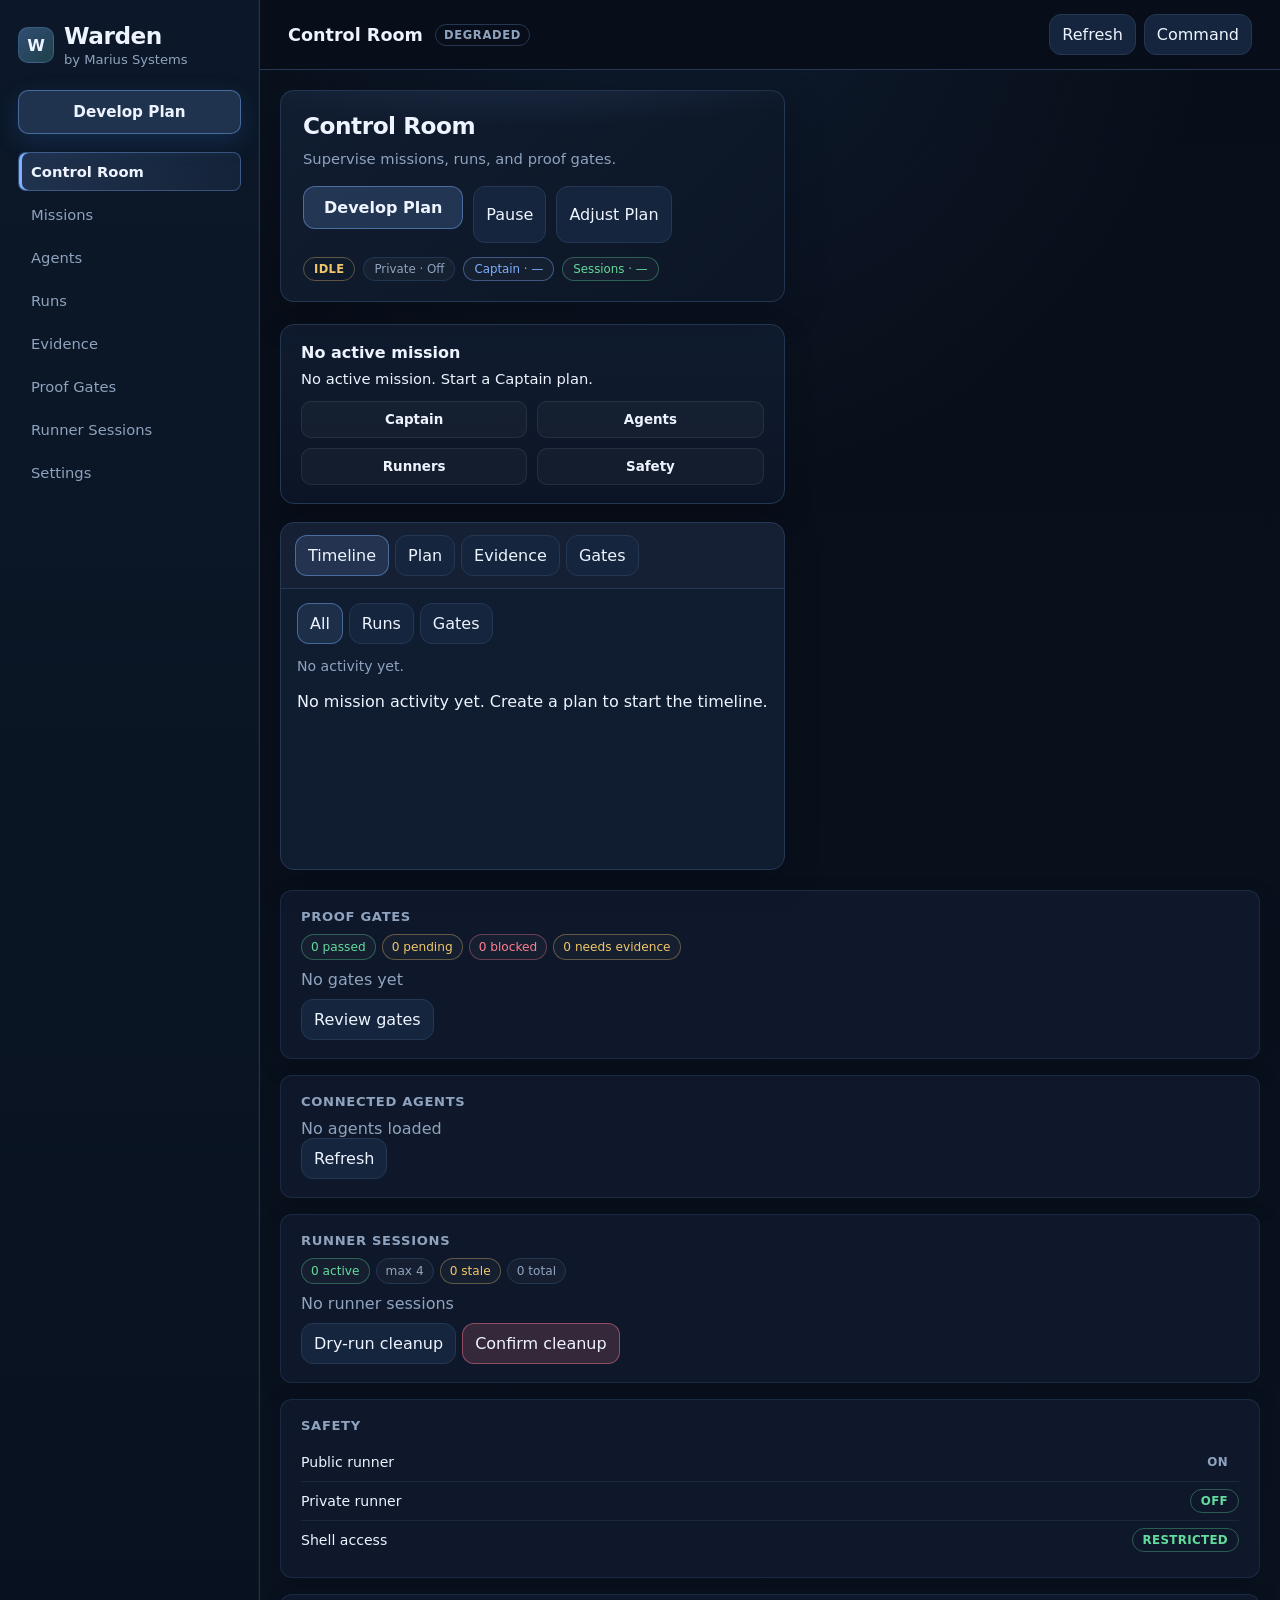
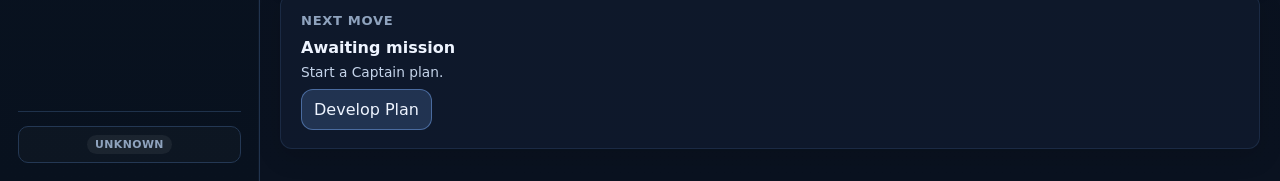
==== web/warden/index.html @ 58ecfa54 "style(warden): reduce UI copy for cleaner control room - Trim hero, sidebar, top bar, mission card, " ====
<!DOCTYPE html>
<html lang="en">
<head>
  <meta charset="utf-8" />
  <meta name="viewport" content="width=device-width, initial-scale=1" />
  <title>Warden | Supervised AI Coding Agents</title>
  <meta
    name="description"
    content="Warden by Marius Systems — supervised control room for AI coding agents. Powered by McHarness."
  />
  <link rel="icon" href="data:," />
  <link rel="stylesheet" href="./app.css" />
</head>
<body>
  <div id="demo-mode-banner" class="demo-mode-banner" style="display:none;" data-testid="demo-mode-banner">
    Demo data — simulated preview
  </div>
  <div id="warden-toast-host" class="warden-toast-host"></div>

  <div class="warden-shell" data-testid="warden-shell">
    <aside class="warden-sidebar" data-testid="warden-sidebar">
      <div class="sidebar-brand">
        <div class="warden-brand">
          <div class="warden-logo-mark" aria-hidden="true">W</div>
          <div>
            <h1 class="warden-title">Warden</h1>
            <span class="warden-byline" data-testid="warden-byline">by Marius Systems</span>
          </div>
        </div>
      </div>

      <button id="develop-plan-primary" data-testid="develop-plan-primary" data-action="develop-plan" class="btn primary sidebar-primary" type="button">Develop Plan</button>

      <nav class="sidebar-nav" data-testid="warden-nav" aria-label="Warden sections">
        <button type="button" class="nav-item active" data-section="mission" data-testid="nav-mission">Control Room</button>
        <button type="button" class="nav-item" data-section="tasks" data-testid="nav-tasks">Missions</button>
        <button type="button" class="nav-item" data-section="agents" data-testid="nav-agents">Agents</button>
        <button type="button" class="nav-item" data-section="runs" data-testid="nav-runs">Runs</button>
        <button type="button" class="nav-item" data-section="evidence" data-testid="nav-evidence">Evidence</button>
        <button type="button" class="nav-item" data-section="proof-gates" data-testid="nav-proof-gates">Proof Gates</button>
        <button type="button" class="nav-item" data-section="runner-sessions" data-testid="nav-runner-sessions">Runner Sessions</button>
        <button type="button" class="nav-item" data-section="settings" data-testid="nav-settings">Settings</button>
      </nav>

      <footer class="sidebar-footer">
        <div class="sidebar-mode-card">
          <span id="sidebar-service-mode" class="sidebar-mode-label visually-hidden">Connecting…</span>
          <span id="sidebar-mode-pill" class="mode-pill mode-connecting">…</span>
        </div>
        <span class="warden-powered visually-hidden" data-testid="warden-powered">Powered by McHarness</span>
      </footer>
    </aside>

    <div class="warden-main">
      <header class="warden-topbar" data-testid="warden-topbar">
        <div class="topbar-left">
          <h2 id="topbar-page-title" class="topbar-title">Control Room</h2>
          <span id="topbar-live-indicator" class="live-indicator">Live</span>
          <span id="topbar-last-refresh" class="topbar-refresh-time visually-hidden" aria-hidden="true">Connecting…</span>
        </div>
        <div class="topbar-actions">
          <button type="button" id="topbar-refresh" class="btn" data-testid="topbar-refresh">Refresh</button>
          <button type="button" id="topbar-command" class="btn" data-testid="topbar-command">Command</button>
        </div>
      </header>

    <main class="warden-workspace" data-testid="warden-workspace">
      <div class="warden-stage inspector-visible">
        <div class="warden-stage-main">
      <section id="warden-section-mission" class="workspace-section active" data-section="mission" data-testid="warden-section-mission">
        <div class="mission-command-panel cr-hero-panel" data-testid="mission-command">
          <h3 class="hero-title" data-testid="cr-hero-title">Control Room</h3>
          <p class="hero-subtitle" data-testid="cr-product-headline">Supervise missions, runs, and proof gates.</p>
          <div class="mission-command-actions">
            <button type="button" class="btn primary hero-cta" data-action="develop-plan" data-testid="develop-plan-hero">Develop Plan</button>
            <button type="button" class="btn" id="cr-pause-mission" data-testid="cr-pause-mission" disabled>Pause</button>
            <button type="button" class="btn" id="cr-adjust-plan" data-testid="cr-adjust-plan" disabled>Adjust Plan</button>
            <button type="button" class="btn" id="use-codex-directly" data-testid="use-codex-directly" style="display:none;">Use Codex Directly</button>
          </div>
          <div class="hero-status-row" data-testid="hero-status-row">
            <span class="status-pill" id="cr-mission-status-pill" data-testid="cr-mission-status-pill">idle</span>
            <span class="hero-status-chip" id="cr-chip-private-runner">Private · Off</span>
            <span class="hero-status-chip" id="hero-captain-status" data-testid="hero-captain-status">Captain · —</span>
            <span class="hero-status-chip" id="cr-chip-runner-health">Sessions · —</span>
          </div>
        </div>

        <div class="cr-mission-progress-grid">
          <div class="cr-mission-card" data-testid="current-mission-card">
            <div id="cr-mission-empty" data-testid="cr-mission-empty">
              <h3 class="mission-card-title">No active mission</h3>
              <p id="current-mission-status" data-testid="current-mission-status" class="mission-card-lead">No active mission. Start a Captain plan.</p>
              <div class="cr-idle-cards" data-testid="cr-idle-cards">
                <button type="button" class="cr-idle-card" data-action="develop-plan" data-testid="idle-card-captain">Captain</button>
                <button type="button" class="cr-idle-card" data-section-jump="agents" data-testid="idle-card-agents">Agents</button>
                <button type="button" class="cr-idle-card" data-section-jump="runner-sessions" data-testid="idle-card-runners">Runners</button>
                <button type="button" class="cr-idle-card" data-section-jump="settings" data-testid="idle-card-safety">Safety</button>
              </div>
            </div>
            <div id="cr-mission-active" data-testid="cr-mission-active" style="display:none;">
              <h3 class="mission-card-title" id="cr-mission-title">Mission</h3>
              <p class="mission-card-meta"><span id="cr-mission-step">—</span> · <span id="cr-mission-agent">—</span></p>
              <div class="cr-progress-wrap">
                <div class="cr-progress-bar"><div id="cr-mission-progress-bar" class="cr-progress-fill"></div></div>
                <span id="cr-mission-progress-label">0%</span>
              </div>
              <p class="mission-card-meta">ETA <span id="cr-mission-eta">—</span></p>
              <span id="cr-mission-id" class="visually-hidden">—</span>
              <span id="cr-mission-started" class="visually-hidden">—</span>
              <span id="cr-mission-updated" class="visually-hidden">—</span>
            </div>
            <div id="current-mission-empty" data-testid="current-mission-empty" style="display:none;"></div>
            <div id="current-mission-plan" data-testid="current-mission-plan" style="display:none;">
              <div id="current-plan-header" data-testid="current-plan-header" class="mission-card-meta"></div>
              <div id="captain-plan-steps" data-testid="captain-plan-steps" class="captain-plan-steps-list"></div>
              <div id="captain-plan-controls" data-testid="captain-plan-controls" class="captain-plan-controls"></div>
            </div>
          </div>
        </div>

        <div class="cr-command-center" data-testid="cr-command-center">
          <div class="cr-tab-bar">
            <button type="button" class="btn active" data-cr-tab="timeline" data-testid="cr-tab-timeline">Timeline</button>
            <button type="button" class="btn" data-cr-tab="plan" data-testid="cr-tab-plan">Plan</button>
            <button type="button" class="btn" data-cr-tab="evidence" data-testid="cr-tab-evidence">Evidence</button>
            <button type="button" class="btn" data-cr-tab="gates" data-testid="cr-tab-gates">Gates</button>
          </div>
          <div class="cr-tab-panels">
            <div class="cr-tab-panel active" data-cr-panel="timeline" data-testid="cr-panel-timeline">
              <div class="cr-timeline-filters">
                <button type="button" class="btn active" data-cr-timeline-filter="all">All</button>
                <button type="button" class="btn" data-cr-timeline-filter="runs">Runs</button>
                <button type="button" class="btn" data-cr-timeline-filter="gates">Gates</button>
              </div>
              <div id="cr-tab-timeline-content" class="cr-timeline-list"></div>
              <p id="cr-tab-timeline-empty" class="mission-card-copy" style="display:none;">No mission activity yet.</p>
              <div id="mission-timeline-filter" data-testid="mission-timeline-filter" style="display:none;"></div>
              <div id="mission-worklog-list" data-testid="mission-timeline-list" style="display:none;"></div>
              <p id="mission-worklog-empty" data-testid="mission-timeline-empty" style="display:none;"></p>
            </div>
            <div class="cr-tab-panel" data-cr-panel="plan" data-testid="cr-panel-plan">
              <div id="cr-tab-plan-content" class="cr-plan-list"></div>
              <p id="cr-tab-plan-empty" class="mission-card-copy" style="display:none;">No Captain plan loaded.</p>
            </div>
            <div class="cr-tab-panel" data-cr-panel="worklog" data-testid="cr-panel-worklog">
              <div id="cr-tab-worklog-content" class="cr-worklog-list"></div>
              <p id="cr-tab-worklog-empty" class="mission-card-copy" style="display:none;">No worklog entries yet.</p>
            </div>
            <div class="cr-tab-panel" data-cr-panel="evidence" data-testid="cr-panel-evidence">
              <div id="cr-tab-evidence-content"></div>
              <p id="cr-tab-evidence-empty" class="mission-card-copy">No evidence captured yet.</p>
            </div>
            <div class="cr-tab-panel" data-cr-panel="gates" data-testid="cr-panel-gates">
              <div id="cr-tab-gates-content"></div>
              <p id="cr-tab-gates-empty" class="mission-card-copy">No proof gates yet.</p>
            </div>
          </div>
        </div>
      </section>

      <section id="warden-section-agents" class="workspace-section" data-section="agents" data-testid="warden-section-agents">
        <header class="workspace-header">
          <div class="workspace-header-row">
            <div>
              <h2 class="workspace-title">Agent Library</h2>
              <p class="workspace-subhead">CLI and remote agents.</p>
            </div>
            <button type="button" id="refresh-agent-status" data-testid="refresh-agent-status" class="btn">Refresh Status</button>
          </div>
        </header>

        <div id="agent-library-cards" data-testid="agent-library-cards" class="agent-library-groups">
          <section class="agent-group" data-testid="agent-group-ready">
            <h3 class="agent-group-title">Ready to Run</h3>
            <div class="agent-group-cards">
              <div id="codex-card" data-testid="codex-card" class="agent-card">
                <div class="agent-card-top">
                  <h3 class="agent-card-title">Codex CLI</h3>
                  <span id="codex-status-pill" data-testid="codex-status-pill" class="status-pill status-ready">READY</span>
                </div>
                <div id="codex-status-line" class="agent-card-status" style="display:none;"></div>
                <p class="agent-card-copy">Run live coding tasks through Warden’s controlled terminal monitor.</p>
                <div id="codex-capabilities" class="agent-capability-chips" style="display:none;"></div>
                <div class="agent-card-actions">
                  <button id="develop-plan-btn" data-action="develop-plan" class="btn primary" type="button">Develop Plan</button>
                  <button id="use-codex-btn" class="btn" type="button">Use Agent</button>
                  <button id="view-agent-codex-btn" data-testid="view-agent-codex" class="btn" type="button" title="Open Codex live monitor" aria-label="View Agent — open Codex live monitor">View Agent</button>
                </div>
              </div>
            </div>
          </section>

          <section id="agent-group-connected" class="agent-group" data-testid="agent-group-connected" style="display:none;">
            <h3 class="agent-group-title">Connected / Setup Complete</h3>
            <div id="connected-agent-cards" class="agent-group-cards"></div>
          </section>
        </div>

        <div class="add-agent-section">
          <button id="add-agent-btn" data-testid="add-agent-btn" class="btn" type="button">Add Agent</button>
          <p class="add-agent-help" data-testid="add-agent-help">Add CLI or remote agents after configuration and connection checks.</p>
        </div>

      </section>

      <section id="warden-section-tasks" class="workspace-section" data-section="tasks" data-testid="warden-section-tasks">
        <header class="workspace-header">
          <h2 class="workspace-title">Tasks</h2>
          <p class="workspace-subhead">Plan steps and work items.</p>
        </header>
        <div class="empty-state-card" data-testid="tasks-empty-state">
          <h3>No active task plan yet.</h3>
          <p>Use Develop Plan to create a supervised plan. Captain steps will appear here.</p>
          <button type="button" class="btn primary" data-action="develop-plan" data-testid="develop-plan-tasks">Develop Plan</button>
        </div>
      </section>

      <section id="warden-section-runs" class="workspace-section" data-section="runs" data-testid="warden-section-runs">
        <header class="workspace-header">
          <h2 class="workspace-title">Runs</h2>
          <p class="workspace-subhead">Live and completed sessions.</p>
        </header>
        <div id="runs-list" data-testid="runs-list" class="history-card-list" style="display:none;"></div>
        <div class="empty-state-card" data-testid="runs-empty-state">
          <h3>Runs will show live and completed agent sessions.</h3>
          <p>Saved Codex sessions and future Jules sessions will appear here.</p>
          <button type="button" id="runs-open-monitor" class="btn" data-testid="runs-open-monitor" style="display:none;">Open Live Monitor</button>
        </div>
      </section>

      <section id="warden-section-proof-gates" class="workspace-section" data-section="proof-gates" data-testid="warden-section-proof-gates">
        <header class="workspace-header">
          <h2 class="workspace-title">Proof Gates</h2>
          <p class="workspace-subhead">Approval gates before progress continues.</p>
        </header>
        <div id="proof-gates-view-content" data-testid="proof-gates-view-content"></div>
      </section>

      <section id="warden-section-runner-sessions" class="workspace-section" data-section="runner-sessions" data-testid="warden-section-runner-sessions">
        <header class="workspace-header">
          <h2 class="workspace-title">Runner Sessions</h2>
          <p class="workspace-subhead">Active tmux runner sessions.</p>
        </header>
        <div id="runner-sessions-summary" class="runner-sessions-summary" data-testid="runner-sessions-summary"></div>
        <p id="runner-sessions-disabled-note" class="mission-card-copy" style="display:none;">Cleanup unavailable on this service.</p>
        <p class="runner-cleanup-note">Cleanup defaults to dry-run.</p>
        <div class="runner-sessions-actions">
          <button type="button" id="runner-view-dry-run" class="btn" data-testid="runner-view-dry-run">Dry-run cleanup</button>
          <button type="button" id="runner-view-confirm" class="btn bad" data-testid="runner-view-confirm" disabled>Confirm cleanup</button>
        </div>
        <div id="runner-sessions-table" data-testid="runner-sessions-table"></div>
        <div id="runner-sessions-result" data-testid="runner-sessions-result" class="runner-sessions-result"></div>
      </section>

      <section id="warden-section-evidence" class="workspace-section" data-section="evidence" data-testid="warden-section-evidence">
        <header class="workspace-header">
          <h2 class="workspace-title">Evidence</h2>
          <p id="evidence-section-lead" class="workspace-subhead">Transcripts, diffs, and artifacts.</p>
        </header>
        <div id="evidence-type-filter" data-testid="evidence-type-filter" class="evidence-type-filter" style="display:none;">
          <button type="button" class="btn active" data-evidence-filter="all">All</button>
          <button type="button" class="btn" data-evidence-filter="transcript">Transcript</button>
          <button type="button" class="btn" data-evidence-filter="manual">Manual</button>
          <button type="button" class="btn" data-evidence-filter="test">Test</button>
        </div>
        <div id="evidence-list" data-testid="evidence-list" class="history-card-list" style="display:none;"></div>
        <div class="empty-state-card" data-testid="evidence-empty-state">
          <h3>Saved outputs, transcripts, proof reports, diffs, screenshots, and PR links will appear here.</h3>
          <p>When a Codex session is active, use View Agent to review output or save evidence.</p>
          <button type="button" id="evidence-open-output" class="btn" data-testid="evidence-open-output" style="display:none;">Open Current Output</button>
        </div>
      </section>

      <section id="warden-section-settings" class="workspace-section" data-section="settings" data-testid="warden-section-settings">
        <header class="workspace-header">
          <h2 class="workspace-title">Settings</h2>
        </header>
        <div class="settings-grid">
          <div class="settings-card">
            <h3>Captain</h3>
            <div id="settings-captain-status" data-testid="settings-captain-status" class="settings-value">Loading…</div>
            <div id="settings-captain-model" data-testid="settings-captain-model" class="settings-meta"></div>
            <div id="settings-captain-key-source" data-testid="settings-captain-key-source" class="settings-meta"></div>
            <button type="button" id="configure-captain-btn" data-testid="configure-captain" class="btn primary">Configure</button>
          </div>
          <div class="settings-card">
            <h3>Agents</h3>
            <p id="settings-agent-note" data-testid="settings-agent-note" class="settings-meta">Loading…</p>
            <p id="settings-codex-status" data-testid="settings-codex-status" class="settings-meta settings-inline-row"></p>
            <p id="settings-jules-status" data-testid="settings-jules-status" class="settings-meta settings-inline-row"></p>
          </div>
          <div class="settings-card" data-testid="settings-safety-card">
            <h3>Safety</h3>
            <ul class="settings-safety-list" data-testid="settings-safety-list">
              <li id="settings-public-runner" data-testid="settings-public-runner">Public runner — Off</li>
              <li id="settings-private-runner" data-testid="settings-private-runner">Private runner — Off</li>
              <li id="settings-shell-input" data-testid="settings-shell-input">Shell access — Restricted</li>
              <li id="settings-agent-registration" data-testid="settings-agent-registration">Agent registration — Private</li>
            </ul>
          </div>
        </div>
      </section>
        </div>

        <aside id="operator-inspector" class="operator-inspector right-rail" data-testid="operator-inspector">
          <div class="inspector-card rail-card" data-testid="rail-proof-gates-card">
            <h3 class="inspector-title">Proof Gates</h3>
            <div id="rail-proof-gates" data-testid="rail-proof-gates"></div>
            <button type="button" id="rail-review-gates" class="btn" data-testid="rail-review-gates">Review gates</button>
            <div id="inspector-gates-summary" data-testid="inspector-gates-summary" style="display:none;"></div>
          </div>
          <div class="inspector-card rail-card" data-testid="rail-connected-agents-card">
            <h3 class="inspector-title">Connected Agents</h3>
            <div id="rail-connected-agents" data-testid="rail-connected-agents"></div>
            <ul class="control-room-list" style="display:none;">
              <li id="inspector-captain-agent" data-testid="inspector-captain-agent"></li>
              <li id="inspector-codex-agent" data-testid="inspector-codex-agent"></li>
              <li id="inspector-jules-agent" data-testid="inspector-jules-agent"></li>
            </ul>
            <button type="button" id="inspector-refresh-agents" data-testid="inspector-refresh-agents" class="btn">Refresh</button>
          </div>
          <div class="inspector-card rail-card" data-testid="rail-runner-sessions-card">
            <h3 class="inspector-title">Runner Sessions</h3>
            <div id="rail-runner-sessions" data-testid="rail-runner-sessions"></div>
            <div class="rail-card-actions">
              <button type="button" id="rail-runner-dry-run" class="btn" data-testid="rail-runner-dry-run">Dry-run cleanup</button>
              <button type="button" id="rail-runner-confirm" class="btn bad" data-testid="rail-runner-confirm" disabled>Confirm cleanup</button>
            </div>
          </div>
          <div class="inspector-card rail-card" data-testid="rail-safety-card">
            <h3 class="inspector-title">Safety</h3>
            <div id="rail-safety-status" data-testid="rail-safety-status"></div>
            <ul class="control-room-list" style="display:none;" data-testid="control-room-status">
              <li id="cr-public-runner" data-testid="cr-public-runner">Public runner: Disabled</li>
              <li id="cr-private-runner" data-testid="cr-private-runner">Private runner: Available on private service</li>
              <li id="cr-shell-input" data-testid="cr-shell-input">Arbitrary shell input: Disabled</li>
              <li id="cr-agent-registration" data-testid="cr-agent-registration">Agent registration: Private only</li>
            </ul>
          </div>
          <div class="inspector-card rail-card" data-testid="inspector-next-move">
            <h3 class="inspector-title">Next Move</h3>
            <div id="rail-next-move" data-testid="rail-next-move"></div>
            <p id="inspector-next-move-copy" data-testid="inspector-next-move-copy" style="display:none;"></p>
            <div class="inspector-actions">
              <button type="button" class="btn primary" id="inspector-develop-plan" data-action="develop-plan" data-testid="inspector-develop-plan">Develop Plan</button>
              <button type="button" class="btn" id="inspector-view-codex" data-testid="inspector-view-codex">View Codex</button>
            </div>
          </div>
        </aside>
      </div>
    </main>
    </div>
  </div>

  <div id="command-palette" class="warden-modal" data-testid="command-palette" style="display:none;">
    <div class="warden-modal-content command-palette-content">
      <h3>Command Palette</h3>
      <input id="command-palette-input" type="text" placeholder="Type a command..." data-testid="command-palette-input" />
      <div id="command-palette-list" class="command-palette-list" data-testid="command-palette-list"></div>
      <button type="button" id="command-palette-close" class="btn">Close</button>
    </div>
  </div>

  <div id="pause-mission-modal" class="warden-modal" data-testid="pause-mission-modal" style="display:none;">
    <div class="warden-modal-content">
      <h3>Pause Mission</h3>
      <p>Pause the active mission? This logs the pause and does not kill runner processes automatically.</p>
      <div class="modal-actions">
        <button type="button" id="pause-mission-confirm" class="btn bad" data-testid="pause-mission-confirm">Pause Mission</button>
        <button type="button" id="pause-mission-cancel" class="btn">Cancel</button>
      </div>
    </div>
  </div>

  <div id="adjust-plan-modal" class="warden-modal" data-testid="adjust-plan-modal" style="display:none;">
    <div class="warden-modal-content">
      <h3>Adjust Plan</h3>
      <p>Request a plan adjustment. Human review is required — no auto rewrite or dispatch.</p>
      <textarea id="adjust-plan-note" rows="4" placeholder="Describe what should change..." data-testid="adjust-plan-note"></textarea>
      <div class="modal-actions">
        <button type="button" id="adjust-plan-submit" class="btn primary" data-testid="adjust-plan-submit">Submit Request</button>
        <button type="button" id="adjust-plan-cancel" class="btn">Cancel</button>
      </div>
    </div>
  </div>

  <div id="cleanup-dryrun-modal" class="warden-modal" data-testid="cleanup-dryrun-modal" style="display:none;">
    <div class="warden-modal-content">
      <h3>Dry-run Cleanup Result</h3>
      <p>No sessions were killed. Review candidates before confirming cleanup.</p>
      <div id="cleanup-dryrun-body" data-testid="cleanup-dryrun-body"></div>
      <button type="button" id="cleanup-dryrun-close" class="btn">Close</button>
    </div>
  </div>

  <div id="cleanup-confirm-modal" class="warden-modal" data-testid="cleanup-confirm-modal" style="display:none;">
    <div class="warden-modal-content">
      <h3>Confirm Runner Cleanup</h3>
      <p class="modal-warning">This will kill stale mch_run_* sessions only. Normal tmux sessions are never targeted.</p>
      <div class="modal-actions">
        <button type="button" id="cleanup-confirm-submit" class="btn bad" data-testid="cleanup-confirm-submit">Confirm cleanup</button>
        <button type="button" id="cleanup-confirm-cancel" class="btn">Cancel</button>
      </div>
    </div>
  </div>

  <!-- Add Agent Modal -->
  <div id="add-agent-modal" data-testid="add-agent-modal" style="position:fixed; top:0; left:0; width:100%; height:100%; background:rgba(0,0,0,0.5); display:none; align-items:center; justify-content:center; z-index:10000;">
    <div style="background:var(--bg-2); border:1px solid var(--line); padding:16px; width:90%; max-width:620px; border-radius:6px;">
      <h3 id="add-agent-title" style="margin-top:0;">Add Agent</h3>
      <div id="add-agent-step-choose" data-testid="add-agent-step-choose">
        <div style="font-size:0.85em; color:var(--muted); margin-bottom:10px;">Choose an agent to configure and verify. Jules can be connected now; remote execution comes next.</div>
        <div id="add-agent-template-list" data-testid="add-agent-template-list" style="display:flex; flex-direction:column; gap:8px;"></div>
      </div>
      <div id="add-agent-step-config" data-testid="add-agent-step-config" style="display:none;">
        <div id="add-agent-jules-note" data-testid="add-agent-jules-note" style="font-size:0.82em; color:var(--warn, #f0c66a); margin-bottom:8px;">
          Jules Remote can be configured and tested now. Planning and status are available; remote execution comes next.
        </div>
        <div style="margin:8px 0;">
          <label for="add-agent-name" style="display:block; font-size:0.85em;">Display name</label>
          <input id="add-agent-name" data-testid="add-agent-name" style="width:100%; padding:6px;" placeholder="e.g. Jules Remote Worker" />
        </div>
        <div style="margin:8px 0;">
          <label for="add-agent-api-key" style="display:block; font-size:0.85em;">Jules API Key</label>
          <input id="add-agent-api-key" data-testid="add-agent-api-key" type="password" autocomplete="off" spellcheck="false" style="width:100%; padding:6px;" placeholder="Enter Jules API key" />
        </div>
        <div style="margin:8px 0;">
          <label for="add-agent-repo" style="display:block; font-size:0.85em;">Default repo/source (optional)</label>
          <select id="add-agent-repo" data-testid="add-agent-repo" style="width:100%; padding:6px;"></select>
        </div>
        <div style="margin:8px 0;">
          <label for="add-agent-branch" style="display:block; font-size:0.85em;">Default branch (optional)</label>
          <input id="add-agent-branch" data-testid="add-agent-branch" style="width:100%; padding:6px;" placeholder="feat/mcharness-functional-cockpit" />
        </div>
        <div style="margin:8px 0;">
          <label style="display:flex; align-items:center; gap:8px; font-size:0.85em;">
            <input id="add-agent-require-plan-approval" data-testid="add-agent-require-plan-approval" type="checkbox" checked />
            Require plan approval
          </label>
        </div>
        <div style="margin:8px 0;">
          <label style="display:flex; align-items:center; gap:8px; font-size:0.85em;">
            <input id="add-agent-allow-unverified" data-testid="add-agent-allow-unverified" type="checkbox" />
            Save as unverified profile if live verification is unavailable
          </label>
        </div>
        <div id="add-agent-test-status" data-testid="add-agent-test-status" style="display:none; font-size:0.82em; margin:6px 0;"></div>
      </div>
      <div id="add-agent-error" data-testid="add-agent-error" style="display:none; color:var(--bad); font-size:0.85em; margin:6px 0;"></div>
      <div id="add-agent-actions" style="display:flex; gap:8px; margin-top:12px; flex-wrap:wrap;">
        <button id="add-agent-back" data-testid="add-agent-back" class="btn" type="button" style="display:none;">Back</button>
        <button id="add-agent-test" data-testid="add-agent-test" class="btn" type="button" style="display:none;">Test Connection</button>
        <button id="add-agent-save" data-testid="add-agent-save" class="btn primary" type="button" style="display:none;">Save Agent</button>
        <button id="add-agent-close" data-testid="add-agent-close" class="btn" type="button">Close</button>
      </div>
    </div>
  </div>

  <!-- Use Agent Modal (simple) -->
  <div id="use-agent-modal" data-testid="use-agent-modal" style="position:fixed; top:0; left:0; width:100%; height:100%; background:rgba(0,0,0,0.5); display:none; align-items:center; justify-content:center; z-index:10000;">
    <div style="background:var(--bg-2); border:1px solid var(--line); padding:16px; width:90%; max-width:520px; border-radius:6px;">
      <h3 style="margin-top:0;">Use Codex CLI</h3>
      <div style="margin:8px 0;">
        <label style="display:block; font-size:0.85em;">Repo / worktree</label>
        <select id="modal-repo-select" style="width:100%; padding:6px;"></select>
      </div>
      <div style="margin:8px 0;">
        <label style="display:block; font-size:0.85em;">Task title</label>
        <input id="modal-task-title" style="width:100%; padding:6px;" placeholder="e.g. Fix the login bug" />
      </div>
      <div style="margin:8px 0;">
        <label style="display:block; font-size:0.85em;">Prompt / task description</label>
        <textarea id="modal-prompt" style="width:100%; height:120px; padding:6px;" placeholder="Describe the change or task for Codex..."></textarea>
      </div>
      <div id="deploy-disabled-note" style="display:none; color:var(--bad); font-size:0.85em; margin:6px 0;"></div>
      <div style="display:flex; gap:8px; margin-top:12px;">
        <button id="deploy-prompt-btn" class="btn primary" type="button">Deploy Prompt</button>
        <button id="cancel-use-agent" class="btn" type="button">Cancel</button>
      </div>
      <div style="font-size:0.7em; color:var(--muted); margin-top:8px;">Real execution only when private runner flags enabled. Public is safe.</div>
    </div>
  </div>

  <!-- Captain Deck Modal -->
  <div id="captain-deck-modal" data-testid="captain-deck-modal" style="position:fixed; top:0; left:0; width:100%; height:100%; background:rgba(0,0,0,0.56); display:none; align-items:center; justify-content:center; z-index:10001;">
    <div style="background:var(--bg-2); border:1px solid var(--line); padding:16px; width:min(94vw, 980px); max-height:92vh; overflow:auto; border-radius:8px;">
      <h3 style="margin-top:0;" data-testid="captain-deck-title">Captain</h3>
      <div id="captain-config-note" data-testid="captain-config-note" style="font-size:0.85em; color:var(--warn, #f0c66a); margin-bottom:6px;"></div>
      <div id="captain-settings" data-testid="captain-settings" class="captain-settings" style="border:1px solid var(--line); border-radius:10px; padding:10px; margin-bottom:10px;">
        <div style="display:flex; align-items:center; justify-content:space-between; gap:10px; flex-wrap:wrap;">
          <div>
            <div id="captain-settings-status" data-testid="captain-settings-status" style="font-size:0.82em; color:var(--muted);"></div>
          </div>
          <div style="display:flex; gap:8px; flex-wrap:wrap;">
            <button id="captain-set-key" data-testid="captain-set-key" class="btn" type="button">Set OpenRouter Key</button>
            <button id="captain-remove-key" data-testid="captain-remove-key" class="btn bad" type="button" style="display:none;">Remove Key</button>
          </div>
        </div>
        <div id="captain-settings-note" data-testid="captain-settings-note" style="display:none; font-size:0.78em; color:var(--muted); margin-top:6px;"></div>
        <div id="captain-key-form" data-testid="captain-key-form" style="display:none; margin-top:10px; border-top:1px solid var(--line); padding-top:10px;">
          <div style="display:grid; grid-template-columns:1fr 1fr; gap:10px;">
            <div>
              <label for="captain-openrouter-key" style="display:block; font-size:0.82em; margin-bottom:4px;">API key</label>
              <input id="captain-openrouter-key" data-testid="captain-openrouter-key" type="password" autocomplete="off" spellcheck="false" style="width:100%; padding:8px;" placeholder="sk-or-..." />
            </div>
            <div>
              <label for="captain-openrouter-model" style="display:block; font-size:0.82em; margin-bottom:4px;">Model</label>
              <input id="captain-openrouter-model" data-testid="captain-openrouter-model" type="text" autocomplete="off" spellcheck="false" style="width:100%; padding:8px;" placeholder="openrouter/auto" />
            </div>
          </div>
          <div id="captain-key-form-note" data-testid="captain-key-form-note" style="display:none; font-size:0.78em; color:var(--muted); margin-top:6px;"></div>
          <div style="display:flex; gap:8px; flex-wrap:wrap; margin-top:10px;">
            <button id="captain-save-key" data-testid="captain-save-key" class="btn primary" type="button">Save Key</button>
            <button id="captain-cancel-key" data-testid="captain-cancel-key" class="btn" type="button">Cancel</button>
          </div>
        </div>
      </div>
      <div id="captain-plan-status" data-testid="captain-plan-status" style="font-size:0.85em; margin-bottom:10px;"></div>
      <div style="display:grid; grid-template-columns:1.4fr 1fr 1fr; gap:10px;">
        <div style="grid-column:1 / -1;">
          <label for="captain-goal" style="display:block; font-size:0.85em; margin-bottom:4px;">Goal</label>
          <textarea id="captain-goal" data-testid="captain-goal" placeholder="Describe what you want built or changed..." style="width:100%; min-height:118px; padding:8px;"></textarea>
        </div>
        <div>
          <label for="captain-repo-select" style="display:block; font-size:0.85em; margin-bottom:4px;">Repo</label>
          <select id="captain-repo-select" data-testid="captain-repo-select" style="width:100%; padding:6px;"></select>
        </div>
        <div>
          <label for="captain-agent-select" style="display:block; font-size:0.85em; margin-bottom:4px;">Agent</label>
          <select id="captain-agent-select" data-testid="captain-agent-select" style="width:100%; padding:6px;"></select>
          <div id="captain-agent-note" data-testid="captain-agent-note" style="display:none; font-size:0.78em; color:var(--warn, #f0c66a); margin-top:4px;"></div>
        </div>
      </div>
      <div style="display:flex; gap:8px; margin-top:12px; flex-wrap:wrap;">
        <button id="captain-create-plan" data-testid="captain-create-plan" class="btn primary" type="button">Create Plan</button>
        <button id="captain-deploy-first" data-testid="captain-deploy-first" class="btn good" type="button">Deploy Current Step</button>
        <button id="captain-copy-plan" data-testid="captain-copy-plan" class="btn" type="button">Copy Plan</button>
        <button id="captain-close" data-testid="captain-close" class="btn" type="button">Close</button>
      </div>
      <div id="captain-deploy-note" data-testid="captain-deploy-note" style="display:none; color:var(--bad); font-size:0.85em; margin-top:6px;"></div>

      <div id="captain-plan-body" data-testid="captain-plan-body" style="margin-top:12px;"></div>
    </div>
  </div>

      <!-- Live CLI Monitor Modal (read-only, focused popup for active tmux/Codex session) -->
      <div id="live-cli-modal" data-testid="live-cli-modal">
        <div class="modal-content">
          <h3>Codex Live Monitor</h3>
          <div id="modal-info" class="monitor-info"></div>
          <div class="safety-note">Live read-only view. Use the buttons below for safe replies.</div>
          <div id="modal-autoscroll-indicator" class="muted" data-testid="modal-autoscroll-indicator" style="display:none; font-size:0.78em; margin:4px 0 6px; color: var(--warn, #f0c66a);">Scrolled up — updates paused here</div>
          <pre id="modal-transcript" data-testid="modal-transcript">Waiting for CLI output...</pre>
          <div id="quick-reply-panel" data-testid="quick-reply-panel" style="margin:10px 0 6px;">
            <div style="font-size:0.8em; font-weight:600; margin-bottom:4px;">Quick Reply</div>
            <div class="muted" style="font-size:0.72em; margin-bottom:6px;">Use for Codex menus and approvals.</div>
            <div class="button-row">
              <button id="quick-reply-1" data-quick-reply="1" class="btn" type="button">1</button>
              <button id="quick-reply-2" data-quick-reply="2" class="btn" type="button">2</button>
              <button id="quick-reply-3" data-quick-reply="3" class="btn" type="button">3</button>
              <button id="quick-reply-submit" data-quick-reply="Submit / Continue" class="btn primary" type="button">Submit / Continue</button>
              <button id="quick-reply-enter" data-quick-reply="Enter" class="btn" type="button">Enter</button>
              <button id="quick-reply-esc" data-quick-reply="Esc" class="btn" type="button">Esc</button>
              <button id="quick-reply-ctrl-c" data-quick-reply="Ctrl+C" class="btn bad" type="button">Ctrl+C</button>
            </div>
            <div id="quick-reply-status" data-testid="quick-reply-status" class="muted" style="font-size:0.8em; margin-top:6px;"></div>
          </div>
          <div id="modal-timestamp" class="muted" style="font-size:0.75em;"></div>
          <div id="modal-empty" class="empty-state" style="display:none;">No active runner. Start a controlled runner first.</div>
          <div id="modal-disabled" class="disabled-state" style="display:none;">Controlled runner disabled. Manual mode is available.</div>
          <div class="muted" style="font-size:0.72em; margin:2px 0 6px;">Output updates automatically. Scroll up to pause following. Jump to Latest resumes.</div>
          <div class="button-row">
            <button id="modal-refresh" data-testid="modal-refresh" class="btn" type="button">Refresh</button>
            <button id="modal-autorefresh" data-testid="modal-autorefresh" class="btn" type="button">Auto-refresh: ON</button>
            <button id="modal-jump-latest" data-testid="modal-jump-latest" class="btn" type="button">Jump to Latest</button>
            <button id="modal-expand" data-testid="modal-expand" class="btn" type="button">Bigger View</button>
            <button id="modal-copy-attach" data-testid="modal-copy-attach" class="btn" type="button" title="Copies the terminal command for this Codex session.">Copy Terminal Command</button>
            <button id="modal-save-evidence" data-testid="modal-save-evidence" class="btn good" type="button">Save Output</button>
            <button id="modal-stop" data-testid="modal-stop" class="btn bad" type="button">Stop Codex</button>
            <button id="modal-close" data-testid="modal-close" class="btn" type="button">Close</button>
          </div>
        </div>
      </div>

  <!-- Run Detail Modal -->
  <div id="run-detail-modal" data-testid="run-detail-modal" class="history-modal" style="display:none;">
    <div class="history-modal-content run-detail-review">
      <h3 id="run-detail-title" data-testid="run-detail-title">Run Detail</h3>
      <div class="history-modal-section" data-testid="run-detail-summary-section">
        <h4>Run Summary</h4>
        <div id="run-detail-meta" data-testid="run-detail-meta" class="history-modal-meta"></div>
        <div id="run-detail-gate-state" data-testid="run-detail-gate-state" class="history-modal-meta"></div>
      </div>
      <div class="history-modal-section" data-testid="run-detail-transcript-section">
        <h4>Transcript Excerpt</h4>
        <pre id="run-detail-transcript" data-testid="run-detail-transcript" class="history-modal-pre"></pre>
      </div>
      <div class="history-modal-section" data-testid="run-detail-prompt-section">
        <h4>Prompt Excerpt</h4>
        <pre id="run-detail-prompt" data-testid="run-detail-prompt" class="history-modal-pre"></pre>
      </div>
      <div class="history-modal-section" data-testid="run-detail-evidence-section">
        <h4>Evidence Records</h4>
        <ul id="run-detail-evidence" data-testid="run-detail-evidence" class="history-modal-list"></ul>
      </div>
      <div class="history-modal-section" data-testid="run-detail-gates-section">
        <h4>Proof Gates</h4>
        <div id="run-detail-gates" data-testid="run-detail-gates" class="proof-gate-list"></div>
      </div>
      <div class="history-modal-section" data-testid="run-detail-decisions-section">
        <h4>Decision History</h4>
        <ul id="run-detail-decisions" data-testid="run-detail-decisions" class="history-modal-list"></ul>
      </div>
      <div class="history-modal-section" data-testid="run-detail-next-actions-section">
        <h4>Next Allowed Manual Action</h4>
        <div id="run-detail-next-actions" data-testid="run-detail-next-actions" class="run-detail-next-actions"></div>
      </div>
      <div class="history-modal-actions">
        <button type="button" id="run-detail-export" data-testid="run-detail-export" class="btn">Export Report</button>
        <button type="button" id="run-detail-close" data-testid="run-detail-close" class="btn">Close</button>
      </div>
    </div>
  </div>

  <!-- Evidence Detail Modal -->
  <div id="evidence-detail-modal" data-testid="evidence-detail-modal" class="history-modal" style="display:none;">
    <div class="history-modal-content">
      <h3 id="evidence-detail-title" data-testid="evidence-detail-title">Evidence Detail</h3>
      <div id="evidence-detail-meta" data-testid="evidence-detail-meta" class="history-modal-meta"></div>
      <div class="history-modal-section">
        <h4>Content</h4>
        <pre id="evidence-detail-content" data-testid="evidence-detail-content" class="history-modal-pre"></pre>
      </div>
      <div id="evidence-detail-run" data-testid="evidence-detail-run" class="history-modal-meta"></div>
      <button type="button" id="evidence-detail-close" data-testid="evidence-detail-close" class="btn">Close</button>
    </div>
  </div>

  <script src="./control-room.js"></script>
  <script src="./app.js"></script>
</body>
</html>
---- web/warden/app.css ----
:root {
  color-scheme: dark;
  --bg: #070d18;
  --bg-2: #0c1526;
  --panel: #101c30;
  --panel-2: #15253d;
  --panel-elevated: #1a2d4a;
  --line: #243854;
  --line-glow: rgba(125, 176, 255, 0.22);
  --text: #eef4ff;
  --text-secondary: #c5d4ea;
  --muted: #8fa3be;
  --accent: #7db0ff;
  --accent-teal: #5eead4;
  --accent-purple: #a78bfa;
  --good: #63db9d;
  --warn: #f0c66a;
  --bad: #ff7e91;
  --radius: 16px;
  --mono: "SFMono-Regular", ui-monospace, Menlo, Consolas, monospace;
  --sans: Inter, ui-sans-serif, system-ui, -apple-system, BlinkMacSystemFont, "Segoe UI", sans-serif;
}

* {
  box-sizing: border-box;
}

body {
  margin: 0;
  min-height: 100vh;
  font-family: var(--sans);
  color: var(--text);
  background: linear-gradient(180deg, #07101c 0%, #0a1220 100%);
}

a {
  color: inherit;
}

button,
input,
select,
textarea {
  font: inherit;
}

.app {
  display: grid;
  grid-template-columns: 280px minmax(0, 1fr) 320px;
  gap: 16px;
  padding: 16px;
}

.rail,
.panel,
.banner-strip {
  border: 1px solid var(--line);
  border-radius: var(--radius);
  background: linear-gradient(180deg, rgba(18, 30, 50, 0.96), rgba(14, 24, 40, 0.96));
}

.rail,
.panel {
  padding: 16px;
}

.rail {
  display: grid;
  gap: 16px;
  align-content: start;
}

.banner-strip {
  grid-column: 1 / -1;
  display: flex;
  flex-wrap: wrap;
  gap: 10px;
  padding: 12px 16px;
}

.banner {
  border: 1px solid var(--line);
  border-radius: 999px;
  padding: 8px 12px;
  font-size: 0.85rem;
  font-weight: 700;
}

.banner.good {
  color: var(--good);
}

.banner.bad {
  color: var(--bad);
}

.banner.warn {
  color: var(--warn);
}

.section-title {
  margin: 0 0 8px;
  font-size: 0.95rem;
  letter-spacing: 0.04em;
  text-transform: uppercase;
  color: var(--muted);
}

.page-title {
  margin: 0;
  font-size: 1.5rem;
}

.lede,
.muted {
  color: var(--muted);
}

.layout-stack,
.form-stack,
.card-list,
.info-list,
.button-row,
.timeline,
.split,
.kv-grid,
.queue-preview,
.safety-list {
  display: grid;
  gap: 12px;
}

.button-row {
  grid-template-columns: repeat(auto-fit, minmax(120px, 1fr));
}

.btn {
  appearance: none;
  border: 1px solid var(--line);
  border-radius: 12px;
  background: var(--panel-2);
  color: var(--text);
  cursor: pointer;
  padding: 10px 12px;
}

.btn:hover {
  border-color: var(--accent);
}

.btn.primary {
  background: rgba(125, 176, 255, 0.18);
  border-color: rgba(125, 176, 255, 0.45);
}

.btn.good {
  background: rgba(99, 219, 157, 0.16);
  border-color: rgba(99, 219, 157, 0.45);
}

.btn.warn {
  background: rgba(240, 198, 106, 0.16);
  border-color: rgba(240, 198, 106, 0.45);
}

.btn.bad {
  background: rgba(255, 126, 145, 0.16);
  border-color: rgba(255, 126, 145, 0.45);
}

.field {
  display: grid;
  gap: 6px;
}

.field label {
  font-size: 0.9rem;
  color: var(--muted);
}

.field input,
.field select,
.field textarea {
  width: 100%;
  border: 1px solid var(--line);
  border-radius: 12px;
  background: #0d1728;
  color: var(--text);
  padding: 10px 12px;
}

.field textarea {
  min-height: 96px;
  resize: vertical;
}

.field textarea.preview {
  min-height: 340px;
  font-family: var(--mono);
  font-size: 0.92rem;
}

.card,
.list-item,
.timeline-item,
.stat {
  border: 1px solid var(--line);
  border-radius: 14px;
  background: rgba(255, 255, 255, 0.02);
  padding: 12px;
}

.list-item {
  cursor: pointer;
}

.list-item.active {
  border-color: var(--accent);
  background: rgba(125, 176, 255, 0.1);
}

.list-item h4,
.timeline-item h4,
.card h4 {
  margin: 0 0 6px;
}

.pill {
  display: inline-flex;
  align-items: center;
  border-radius: 999px;
  border: 1px solid var(--line);
  padding: 4px 8px;
  font-size: 0.78rem;
  color: var(--muted);
}

.pill.good {
  color: var(--good);
}

.pill.warn {
  color: var(--warn);
}

.pill.bad {
  color: var(--bad);
}

.mono {
  font-family: var(--mono);
}

.timeline-item small,
.list-item small,
.stat small {
  color: var(--muted);
}

.kv-grid {
  grid-template-columns: repeat(2, minmax(0, 1fr));
}

.stat strong {
  display: block;
  margin-top: 6px;
  font-size: 1.1rem;
}

.right-actions {
  display: grid;
  gap: 10px;
}

/* runner preview + lane/repo status (non-redesign additions) */
#lane-repo-status { font-family: var(--mono, monospace); background: rgba(255,255,255,0.02); padding: 4px 6px; border-radius: 6px; margin: 4px 0; }
#runner-preview-output { background: #0a1422; color: #9cacbf; border-radius: 8px; border: 1px solid var(--line); }
#runner-preview-btn { font-size: 0.85em; }

.empty {
  color: var(--muted);
  font-style: italic;
}

/* Live CLI Monitor modal - simple, read-only, no redesign */
#live-cli-modal {
  position: fixed;
  top: 0; left: 0; width: 100%; height: 100%;
  background: rgba(0,0,0,0.6);
  display: none;
  z-index: 9999;
  align-items: center;
  justify-content: center;
}
#live-cli-modal.show { display: flex; }
#live-cli-modal .modal-content {
  background: var(--bg-2, #0c1727);
  border: 1px solid var(--line);
  border-radius: 8px;
  width: 90%; max-width: 820px;
  max-height: 90vh;
  display: flex;
  flex-direction: column;
  overflow: hidden;
  padding: 16px;
  box-shadow: 0 10px 30px rgba(0,0,0,0.5);
}
#live-cli-modal.monitor-expanded .modal-content {
  width: min(96vw, 1280px);
  max-width: 1280px;
  max-height: 94vh;
}
#live-cli-modal h3 { margin: 0 0 8px; }
#live-cli-modal .monitor-info {
  font-size: 0.85em;
  margin-bottom: 8px;
  line-height: 1.45;
}
#modal-transcript {
  background: #0a1422;
  color: #9cacbf;
  font-family: var(--mono, monospace);
  font-size: 0.82em;
  padding: 10px;
  flex: 1 1 auto;
  min-height: 420px;
  height: 52vh;
  max-height: 62vh;
  overflow: auto;
  white-space: pre-wrap;
  user-select: text;
  scrollbar-gutter: stable;
  border: 1px solid var(--line);
  border-radius: 4px;
  margin: 8px 0;
}
#live-cli-modal.monitor-expanded #modal-transcript {
  min-height: 56vh;
  height: 64vh;
  max-height: 70vh;
}
#live-cli-modal .safety-note {
  font-size: 0.8em;
  color: var(--warn, #f0c66a);
  margin: 4px 0;
}
#live-cli-modal #modal-autoscroll-indicator {
  flex: 0 0 auto;
}
#live-cli-modal #quick-reply-panel {
  flex: 0 0 auto;
}
#live-cli-modal .button-row { display: flex; gap: 6px; flex-wrap: wrap; }
#live-cli-modal .empty-state, #live-cli-modal .disabled-state {
  padding: 12px;
  background: rgba(255,200,0,0.1);
  border-radius: 4px;
  margin: 8px 0;
}

/* Captain Deck modal - lightweight planning surface */
#captain-deck-modal .captain-step {
  margin-top: 10px;
  padding: 8px 10px;
  border: 1px solid var(--line);
  border-radius: 6px;
  background: rgba(255,255,255,0.02);
}
#captain-deck-modal .captain-step summary {
  cursor: pointer;
}
#captain-deck-modal .captain-step-prompt {
  margin: 6px 0 0;
  white-space: pre-wrap;
  user-select: text;
  font-family: var(--mono, monospace);
  font-size: 0.8em;
  color: var(--text, #d8e0ea);
  background: #07101c;
  border: 1px solid var(--line);
  border-radius: 4px;
  padding: 8px;
}
#captain-deck-modal .captain-plan-summary {
  margin-top: 4px;
  font-size: 0.86em;
}

@media (max-width: 1180px) {
  .app {
    grid-template-columns: 1fr;
  }
}

/* Warden control room shell */
.warden-shell {
  display: flex;
  min-height: 100vh;
}

.warden-sidebar {
  width: 260px;
  flex-shrink: 0;
  display: flex;
  flex-direction: column;
  gap: 18px;
  padding: 22px 18px 18px;
  border-right: 1px solid rgba(36, 56, 84, 0.9);
  background: linear-gradient(180deg, #0c1829 0%, #08111e 100%);
  box-shadow: inset -1px 0 0 rgba(125, 176, 255, 0.04);
}

.sidebar-brand {
  padding-bottom: 4px;
}

.warden-brand {
  display: flex;
  align-items: center;
  gap: 10px;
  flex-wrap: wrap;
}

.warden-title {
  margin: 0;
  font-size: 1.45rem;
  letter-spacing: -0.02em;
}

.warden-byline {
  color: var(--muted);
  font-size: 0.82rem;
}

.sidebar-tagline {
  margin: 6px 0 0;
  color: var(--muted);
  font-size: 0.78rem;
}

.sidebar-primary {
  width: 100%;
  padding: 12px 16px;
  font-weight: 600;
  font-size: 0.95rem;
  border-radius: 10px;
  box-shadow: 0 8px 24px rgba(56, 120, 220, 0.18);
}

.sidebar-nav {
  display: flex;
  flex-direction: column;
  gap: 4px;
  flex: 1;
}

.nav-item {
  appearance: none;
  border: 1px solid transparent;
  border-radius: 8px;
  background: transparent;
  color: var(--muted);
  text-align: left;
  padding: 10px 12px;
  cursor: pointer;
  font-size: 0.92rem;
}

.nav-item:hover {
  background: rgba(125, 176, 255, 0.08);
  color: var(--text);
}

.nav-item.active {
  background: linear-gradient(90deg, rgba(125, 176, 255, 0.18), rgba(125, 176, 255, 0.08));
  border-color: rgba(125, 176, 255, 0.32);
  color: var(--text);
  font-weight: 600;
  box-shadow: inset 3px 0 0 var(--accent);
}

.sidebar-footer {
  display: flex;
  flex-direction: column;
  gap: 8px;
  padding-top: 14px;
  margin-top: auto;
  border-top: 1px solid rgba(36, 56, 84, 0.85);
  font-size: 0.72rem;
}

.warden-powered {
  color: var(--muted);
}

.warden-workspace {
  flex: 1;
  overflow-x: hidden;
  overflow-y: auto;
  padding: 22px 24px 36px;
  background:
    radial-gradient(ellipse 90% 55% at 42% -8%, rgba(56, 100, 180, 0.14), transparent 58%),
    linear-gradient(180deg, rgba(8, 14, 24, 0.82) 0%, rgba(10, 18, 32, 0.98) 100%);
}

.workspace-section {
  display: none;
  max-width: 1120px;
  margin: 0 auto;
}

.workspace-top-grid {
  display: grid;
  grid-template-columns: minmax(0, 1.5fr) minmax(260px, 0.9fr);
  gap: 16px;
  margin-bottom: 28px;
}

.hero-panel {
  border: 1px solid rgba(125, 176, 255, 0.18);
  border-radius: 14px;
  padding: 22px 24px;
  background: linear-gradient(135deg, rgba(17, 29, 49, 0.98), rgba(12, 22, 38, 0.98));
  box-shadow: 0 12px 40px rgba(0, 0, 0, 0.22);
}

.hero-title {
  margin: 0 0 8px;
  font-size: 1.45rem;
  letter-spacing: -0.02em;
  line-height: 1.25;
}

.hero-subtitle {
  margin: 0 0 16px;
  color: var(--muted);
  font-size: 0.92rem;
  max-width: 52ch;
  line-height: 1.5;
}

.hero-cta {
  padding: 11px 20px;
  font-weight: 600;
  margin-bottom: 14px;
}

.hero-status-row {
  display: flex;
  flex-wrap: wrap;
  gap: 8px;
}

.hero-status-chip {
  display: inline-flex;
  align-items: center;
  border: 1px solid rgba(36, 56, 84, 0.9);
  border-radius: 999px;
  padding: 4px 10px;
  font-size: 0.74rem;
  color: var(--muted);
  background: rgba(255, 255, 255, 0.03);
}

.control-room-status {
  border: 1px solid var(--line);
  border-radius: 14px;
  padding: 18px 20px;
  background: rgba(15, 26, 45, 0.88);
}

.control-room-title {
  margin: 0 0 12px;
  font-size: 0.82rem;
  font-weight: 600;
  letter-spacing: 0.05em;
  text-transform: uppercase;
  color: var(--muted);
}

.control-room-list {
  margin: 0;
  padding: 0;
  list-style: none;
  display: grid;
  gap: 8px;
}

.control-room-list li {
  font-size: 0.84rem;
  color: var(--text);
  padding-left: 12px;
  border-left: 2px solid rgba(125, 176, 255, 0.25);
}

.workspace-section.active {
  display: block;
}

.workspace-header {
  margin-bottom: 18px;
}

.workspace-title {
  margin: 0 0 6px;
  font-size: 1.35rem;
}

.workspace-subhead {
  margin: 0;
  color: var(--muted);
  font-size: 0.9rem;
  max-width: 62ch;
}

.empty-state-card,
.settings-card {
  border: 1px solid var(--line);
  border-radius: 10px;
  background: var(--bg-2);
  padding: 18px 20px;
}

.empty-state-card h3,
.settings-card h3 {
  margin: 0 0 8px;
  font-size: 1rem;
}

.empty-state-card p,
.settings-card p {
  margin: 0 0 12px;
  color: var(--muted);
  font-size: 0.88rem;
  max-width: 58ch;
}

.empty-state-card .btn {
  margin-top: 4px;
}

.settings-grid {
  display: grid;
  gap: 14px;
}

.settings-value {
  font-size: 0.92rem;
  margin-bottom: 6px;
}

.settings-meta {
  color: var(--muted);
  font-size: 0.84rem;
  margin: 0 0 10px;
}

.settings-muted {
  margin-top: 8px;
  margin-bottom: 0;
}

.settings-safety-list {
  margin: 0;
  padding-left: 18px;
  color: var(--muted);
  font-size: 0.84rem;
  display: grid;
  gap: 6px;
}

.agent-card-top {
  display: flex;
  align-items: center;
  justify-content: space-between;
  gap: 10px;
  margin-bottom: 8px;
}

.status-pill {
  display: inline-flex;
  align-items: center;
  border-radius: 999px;
  padding: 3px 10px;
  font-size: 0.72rem;
  font-weight: 600;
  letter-spacing: 0.03em;
  text-transform: uppercase;
  border: 1px solid transparent;
}

.status-ready,
.status-connected {
  color: var(--good);
  border-color: rgba(99, 219, 157, 0.35);
  background: rgba(99, 219, 157, 0.1);
}

.status-disabled {
  color: var(--bad);
  border-color: rgba(255, 126, 145, 0.35);
  background: rgba(255, 126, 145, 0.1);
}

.status-coming {
  color: var(--warn);
  border-color: rgba(240, 198, 106, 0.35);
  background: rgba(240, 198, 106, 0.1);
}

.agent-library-groups {
  display: flex;
  flex-direction: column;
  gap: 22px;
  margin-bottom: 22px;
}

@media (max-width: 1080px) {
  .workspace-top-grid {
    grid-template-columns: 1fr;
  }
}

.agent-group-title {
  margin: 0 0 10px;
  font-size: 0.82rem;
  font-weight: 600;
  letter-spacing: 0.04em;
  text-transform: uppercase;
  color: var(--muted);
}

.agent-group-cards {
  display: flex;
  flex-direction: column;
  gap: 12px;
}

.agent-card {
  border: 1px solid rgba(36, 56, 84, 0.95);
  padding: 18px 20px;
  border-radius: 12px;
  background: linear-gradient(180deg, rgba(15, 26, 45, 0.98), rgba(12, 23, 39, 0.98));
  box-shadow: 0 8px 24px rgba(0, 0, 0, 0.14);
  transition: border-color 0.15s ease, box-shadow 0.15s ease;
}

.agent-card:hover {
  border-color: rgba(125, 176, 255, 0.22);
  box-shadow: 0 10px 28px rgba(0, 0, 0, 0.18);
}

.agent-card-title {
  margin: 0;
  font-size: 1.12rem;
  font-weight: 600;
}

.agent-capability-chips {
  display: flex;
  flex-wrap: wrap;
  gap: 6px;
  margin: 0 0 12px;
}

.cap-chip {
  display: inline-flex;
  align-items: center;
  border-radius: 999px;
  padding: 3px 9px;
  font-size: 0.68rem;
  color: var(--muted);
  border: 1px solid rgba(36, 56, 84, 0.9);
  background: rgba(255, 255, 255, 0.03);
  text-transform: lowercase;
}

.agent-card-status {
  font-size: 0.85em;
  margin-bottom: 6px;
  color: var(--muted);
}

.agent-card-copy {
  margin: 4px 0 12px;
  font-size: 0.9em;
  color: var(--muted);
}

.agent-card-meta {
  font-size: 0.78em;
  margin-bottom: 8px;
}

.agent-card-actions {
  display: flex;
  gap: 8px;
  flex-wrap: wrap;
}

.agent-card-actions .view-agent-link {
  display: inline-flex;
  align-items: center;
  text-decoration: none;
}

.add-agent-section {
  margin-bottom: 16px;
}

.add-agent-help {
  margin: 8px 0 0;
  font-size: 0.82em;
  color: var(--muted);
  max-width: 52ch;
}

.warden-stage {
  display: flex;
  gap: 20px;
  align-items: flex-start;
  width: 100%;
  max-width: none;
  margin: 0;
}

.warden-stage-main {
  flex: 1 1 0;
  min-width: 0;
}

.warden-stage-main .workspace-section {
  max-width: none;
  margin: 0;
}

.warden-stage:not(.inspector-visible) .warden-stage-main {
  max-width: 1120px;
  margin: 0 auto;
}

.operator-inspector {
  width: 360px;
  flex: 0 0 360px;
  display: flex;
  flex-direction: column;
  gap: 16px;
  position: sticky;
  top: 28px;
}

.inspector-card {
  border: 1px solid var(--line);
  border-radius: 12px;
  padding: 18px 20px;
  background: rgba(15, 26, 45, 0.88);
}

.inspector-title {
  margin: 0 0 10px;
  font-size: 0.82rem;
  font-weight: 600;
  letter-spacing: 0.05em;
  text-transform: uppercase;
  color: var(--muted);
}

.inspector-copy {
  margin: 0 0 12px;
  font-size: 0.86rem;
  color: var(--text);
  line-height: 1.45;
}

.inspector-actions {
  display: flex;
  flex-wrap: wrap;
  gap: 8px;
}

.mission-command-panel {
  border: 1px solid rgba(125, 176, 255, 0.18);
  border-radius: 14px;
  padding: 20px 22px;
  background: linear-gradient(135deg, rgba(17, 29, 49, 0.98), rgba(12, 22, 38, 0.98));
  box-shadow: 0 12px 40px rgba(0, 0, 0, 0.22);
  margin-bottom: 22px;
}

.mission-command-actions {
  display: flex;
  flex-wrap: wrap;
  gap: 10px;
  margin-bottom: 14px;
}

.mission-cards-grid {
  display: grid;
  grid-template-columns: minmax(360px, 1fr) minmax(420px, 1.25fr);
  gap: 16px;
  align-items: stretch;
}

@media (min-width: 1600px) {
  .mission-cards-grid {
    grid-template-columns: minmax(420px, 0.95fr) minmax(520px, 1.35fr);
    gap: 20px;
  }
}

.mission-card {
  border: 1px solid var(--line);
  border-radius: 12px;
  padding: 18px 20px;
  background: var(--bg-2);
}

.mission-card-title {
  margin: 0 0 8px;
  font-size: 1rem;
  font-weight: 600;
}

.mission-card-lead {
  margin: 0 0 6px;
  font-size: 0.92rem;
}

.mission-card-copy {
  margin: 0 0 12px;
  color: var(--muted);
  font-size: 0.88rem;
  line-height: 1.45;
}

.mission-card-timeline {
  display: flex;
  flex-direction: column;
  min-height: 360px;
}

.mission-timeline-header {
  display: flex;
  align-items: flex-start;
  justify-content: space-between;
  gap: 12px;
  flex-wrap: wrap;
  margin-bottom: 10px;
}

.mission-timeline-filter {
  display: flex;
  flex-wrap: wrap;
  gap: 6px;
}

.mission-timeline-filter .btn {
  font-size: 0.78rem;
  padding: 4px 10px;
}

.mission-timeline-filter .btn.active {
  border-color: rgba(125, 176, 255, 0.45);
  background: rgba(125, 176, 255, 0.12);
}

.mission-timeline-list,
.mission-worklog-list {
  display: flex;
  flex-direction: column;
  gap: 8px;
  flex: 1;
  min-height: 0;
  max-height: 420px;
  overflow-y: auto;
  padding-right: 4px;
}

.worklog-event-card {
  border: 1px solid rgba(36, 56, 84, 0.85);
  border-radius: 8px;
  padding: 8px 10px;
  background: rgba(12, 23, 39, 0.65);
}

.worklog-event-top {
  display: flex;
  align-items: center;
  justify-content: space-between;
  gap: 8px;
  margin-bottom: 4px;
}

.worklog-event-label {
  font-size: 0.72rem;
  font-weight: 600;
  letter-spacing: 0.03em;
  text-transform: uppercase;
  color: var(--muted);
}

.worklog-event-title {
  margin: 0 0 2px;
  font-size: 0.86rem;
  font-weight: 600;
}

.worklog-event-summary {
  margin: 0;
  font-size: 0.78rem;
  color: var(--muted);
  line-height: 1.35;
}

.worklog-event-time {
  margin: 4px 0 0;
  font-size: 0.7rem;
  color: var(--muted);
}

.proof-gate-list {
  display: flex;
  flex-direction: column;
  gap: 8px;
  margin-bottom: 10px;
}

.proof-gate-card {
  border: 1px solid rgba(36, 56, 84, 0.85);
  border-radius: 8px;
  padding: 8px 10px;
  background: rgba(12, 23, 39, 0.65);
}

.proof-gate-actions {
  display: flex;
  flex-wrap: wrap;
  gap: 6px;
  margin-top: 8px;
}

.history-modal-actions {
  display: flex;
  flex-wrap: wrap;
  gap: 8px;
  margin-top: 12px;
}

.run-detail-review .history-modal-section h4 {
  margin: 0 0 6px;
  font-size: 0.82rem;
  font-weight: 600;
  letter-spacing: 0.03em;
  text-transform: uppercase;
  color: var(--muted);
}

.run-detail-next-actions {
  display: flex;
  flex-wrap: wrap;
  gap: 8px;
}

.run-detail-next-actions .run-detail-action-note {
  margin: 0;
  font-size: 0.86rem;
  color: var(--muted);
  line-height: 1.45;
  flex: 1 1 100%;
}

.evidence-type-filter {
  display: flex;
  flex-wrap: wrap;
  gap: 8px;
  margin-bottom: 12px;
}

.evidence-type-filter .btn.active {
  border-color: rgba(125, 176, 255, 0.45);
  background: rgba(125, 176, 255, 0.12);
}

.workspace-header-row {
  display: flex;
  align-items: flex-start;
  justify-content: space-between;
  gap: 12px;
  flex-wrap: wrap;
}

.captain-gate-banner {
  margin: 8px 0 0;
  padding: 8px 10px;
  border-radius: 8px;
  border: 1px solid rgba(240, 198, 106, 0.35);
  background: rgba(240, 198, 106, 0.08);
  color: var(--warn, #f0c66a);
  font-size: 0.82rem;
  line-height: 1.4;
}

.mission-card-wide {
  grid-column: 1 / -1;
}

.captain-plan-steps-list {
  display: grid;
  gap: 10px;
  margin: 12px 0;
}

.captain-plan-step-card {
  border: 1px solid var(--line);
  border-radius: 10px;
  padding: 12px 14px;
  background: rgba(15, 26, 45, 0.55);
}

.captain-plan-step-card.current {
  border-color: rgba(125, 176, 255, 0.42);
  box-shadow: inset 3px 0 0 var(--accent);
}

.captain-plan-step-card.passed {
  opacity: 0.82;
}

.captain-plan-step-top {
  display: flex;
  align-items: center;
  justify-content: space-between;
  gap: 10px;
  margin-bottom: 6px;
}

.captain-plan-step-title {
  margin: 0;
  font-size: 0.95rem;
  font-weight: 600;
}

.captain-plan-step-meta {
  margin: 0 0 8px;
  color: var(--muted);
  font-size: 0.8rem;
}

.captain-plan-step-prompt-preview {
  margin: 0;
  color: var(--text);
  font-size: 0.82rem;
  line-height: 1.45;
  white-space: pre-wrap;
}

.captain-plan-controls {
  display: flex;
  flex-wrap: wrap;
  gap: 8px;
  margin-top: 8px;
}

.captain-plan-step-actions {
  display: flex;
  flex-wrap: wrap;
  gap: 8px;
  margin-top: 8px;
}

.history-card-list {
  display: grid;
  gap: 12px;
  margin-bottom: 16px;
}

.history-card {
  border: 1px solid var(--line);
  border-radius: 12px;
  padding: 16px 18px;
  background: var(--bg-2);
}

.history-card-top {
  display: flex;
  align-items: flex-start;
  justify-content: space-between;
  gap: 12px;
  margin-bottom: 8px;
}

.history-card-title {
  margin: 0;
  font-size: 1rem;
  font-weight: 600;
}

.history-card-meta {
  margin: 0 0 8px;
  color: var(--muted);
  font-size: 0.84rem;
  line-height: 1.45;
}

.history-card-copy {
  margin: 0 0 12px;
  color: var(--text);
  font-size: 0.86rem;
  line-height: 1.45;
}

.history-modal {
  position: fixed;
  inset: 0;
  background: rgba(0, 0, 0, 0.56);
  display: none;
  align-items: center;
  justify-content: center;
  z-index: 10002;
}

.history-modal-content {
  background: var(--bg-2);
  border: 1px solid var(--line);
  border-radius: 10px;
  padding: 18px 20px;
  width: min(94vw, 760px);
  max-height: 90vh;
  overflow: auto;
}

.history-modal-meta {
  color: var(--muted);
  font-size: 0.84rem;
  margin-bottom: 12px;
  line-height: 1.45;
}

.history-modal-section {
  margin-bottom: 14px;
}

.history-modal-section h4 {
  margin: 0 0 6px;
  font-size: 0.82rem;
  text-transform: uppercase;
  letter-spacing: 0.04em;
  color: var(--muted);
}

.history-modal-pre {
  margin: 0;
  padding: 10px 12px;
  border: 1px solid var(--line);
  border-radius: 8px;
  background: #07101c;
  color: var(--text);
  font-family: var(--mono);
  font-size: 0.8rem;
  white-space: pre-wrap;
  word-break: break-word;
  max-height: 220px;
  overflow: auto;
}

.history-modal-list {
  margin: 0;
  padding-left: 18px;
  color: var(--text);
  font-size: 0.86rem;
}

@media (max-width: 1280px) {
  .warden-stage {
    flex-direction: column;
  }

  .operator-inspector {
    width: 100%;
    position: static;
  }

  .mission-cards-grid {
    grid-template-columns: 1fr;
  }
}

/* Control Room v1.5 */
.warden-main {
  flex: 1;
  min-width: 0;
  display: flex;
  flex-direction: column;
}

.warden-topbar {
  display: flex;
  align-items: center;
  justify-content: space-between;
  gap: 16px;
  padding: 14px 28px;
  border-bottom: 1px solid var(--line);
  background: rgba(8, 14, 26, 0.92);
  backdrop-filter: blur(8px);
  position: sticky;
  top: 0;
  z-index: 20;
}

.topbar-left {
  display: flex;
  align-items: center;
  gap: 12px;
  flex-wrap: wrap;
}

.topbar-title {
  margin: 0;
  font-size: 1.1rem;
  font-weight: 600;
}

.live-indicator {
  font-size: 0.72rem;
  font-weight: 700;
  letter-spacing: 0.06em;
  text-transform: uppercase;
  padding: 3px 8px;
  border-radius: 999px;
  border: 1px solid var(--line);
  color: var(--muted);
}

.live-indicator.live-on {
  color: var(--good);
  border-color: rgba(99, 219, 157, 0.4);
  box-shadow: 0 0 12px rgba(99, 219, 157, 0.15);
}

.topbar-refresh-time,
.visually-hidden.topbar-refresh-time {
  font-size: 0.78rem;
  color: var(--muted);
}

.topbar-actions {
  display: flex;
  gap: 8px;
}

.warden-logo-mark {
  width: 36px;
  height: 36px;
  border-radius: 10px;
  display: grid;
  place-items: center;
  font-weight: 800;
  background: linear-gradient(135deg, rgba(125, 176, 255, 0.35), rgba(94, 234, 212, 0.2));
  border: 1px solid var(--line-glow);
  color: var(--text);
}

.sidebar-mode-card {
  display: flex;
  align-items: center;
  justify-content: space-between;
  gap: 8px;
  padding: 8px 10px;
  border: 1px solid var(--line);
  border-radius: 10px;
  background: rgba(255, 255, 255, 0.02);
}

.sidebar-mode-label {
  font-size: 0.72rem;
  color: var(--muted);
}

.mode-pill {
  font-size: 0.68rem;
  font-weight: 700;
  letter-spacing: 0.04em;
  text-transform: uppercase;
  padding: 3px 8px;
  border-radius: 999px;
}

.mode-public {
  color: var(--warn);
  border: 1px solid rgba(240, 198, 106, 0.35);
  background: rgba(240, 198, 106, 0.08);
}

.mode-private {
  color: var(--good);
  border: 1px solid rgba(99, 219, 157, 0.35);
  background: rgba(99, 219, 157, 0.08);
}

.sidebar-build-label {
  font-size: 0.68rem;
  color: var(--muted);
}

.demo-mode-banner {
  position: sticky;
  top: 0;
  z-index: 100;
  display: flex;
  align-items: center;
  justify-content: center;
  padding: 6px 16px;
  background: linear-gradient(90deg, rgba(167, 139, 250, 0.25), rgba(125, 176, 255, 0.2));
  border-bottom: 1px solid rgba(167, 139, 250, 0.4);
  color: var(--text);
  text-align: center;
  font-size: 0.78rem;
  font-weight: 600;
}

.visually-hidden {
  position: absolute;
  width: 1px;
  height: 1px;
  padding: 0;
  margin: -1px;
  overflow: hidden;
  clip: rect(0, 0, 0, 0);
  white-space: nowrap;
  border: 0;
}

.mode-pill.mode-connecting,
.mode-pill.mode-unknown {
  background: rgba(255, 255, 255, 0.06);
  color: var(--muted);
  border-color: rgba(255, 255, 255, 0.08);
}

.cr-idle-cards {
  display: grid;
  grid-template-columns: repeat(2, minmax(0, 1fr));
  gap: 10px;
  margin-top: 14px;
}

.cr-idle-card {
  display: flex;
  align-items: center;
  justify-content: center;
  padding: 10px 12px;
  border-radius: 10px;
  border: 1px solid rgba(255, 255, 255, 0.08);
  background: rgba(255, 255, 255, 0.03);
  color: var(--text);
  font-size: 0.84rem;
  font-weight: 600;
  text-align: center;
  cursor: pointer;
  transition: border-color 0.15s ease, background 0.15s ease;
}

.cr-idle-card:hover {
  border-color: rgba(125, 176, 255, 0.35);
  background: rgba(125, 176, 255, 0.06);
}

.runner-cleanup-note {
  margin: 0 0 10px;
  font-size: 0.78rem;
  color: var(--muted);
}

.timeline-rail-item-compact .timeline-rail-top {
  display: flex;
  align-items: center;
  justify-content: space-between;
  gap: 10px;
}

.timeline-rail-item-compact .timeline-rail-summary {
  font-size: 0.84rem;
  color: var(--text-secondary);
  margin: 4px 0;
}

.timeline-rail-item-compact .timeline-rail-time {
  font-size: 0.72rem;
  color: var(--muted);
}

.settings-inline-row {
  margin-top: 4px;
}

.sidebar-mode-card {
  justify-content: center;
}

.warden-toast-host {
  position: fixed;
  right: 16px;
  bottom: 16px;
  z-index: 11000;
  display: flex;
  flex-direction: column;
  gap: 8px;
}

.warden-toast {
  padding: 10px 14px;
  border-radius: 10px;
  border: 1px solid var(--line);
  background: var(--panel-elevated);
  box-shadow: 0 8px 24px rgba(0, 0, 0, 0.35);
  font-size: 0.86rem;
  animation: toast-in 0.2s ease;
}

.warden-toast-good { border-color: rgba(99, 219, 157, 0.4); }
.warden-toast-warn { border-color: rgba(240, 198, 106, 0.4); }

@keyframes toast-in {
  from { opacity: 0; transform: translateY(8px); }
  to { opacity: 1; transform: translateY(0); }
}

.cr-product-eyebrow {
  margin: 0 0 8px;
  font-size: 0.78rem;
  letter-spacing: 0.04em;
  text-transform: uppercase;
  color: var(--accent-teal);
  font-weight: 600;
}

.cr-hero-panel {
  position: relative;
  overflow: hidden;
}

.cr-hero-panel::before {
  content: "";
  position: absolute;
  inset: -40% -20% auto;
  height: 120px;
  background: radial-gradient(ellipse, rgba(125, 176, 255, 0.12), transparent 70%);
  pointer-events: none;
}

.hero-subline {
  margin: 0 0 14px;
  color: var(--text-secondary);
  font-size: 0.84rem;
  max-width: 68ch;
  line-height: 1.5;
}

.chip-good { border-color: rgba(99, 219, 157, 0.35); color: var(--good); }
.chip-warn { border-color: rgba(240, 198, 106, 0.35); color: var(--warn); }
.chip-bad { border-color: rgba(255, 126, 145, 0.35); color: var(--bad); }
.chip-active { border-color: rgba(125, 176, 255, 0.4); color: var(--accent); }
.chip-muted { color: var(--muted); }

.cr-mission-progress-grid {
  margin-bottom: 18px;
}

.cr-mission-card {
  border: 1px solid var(--line);
  border-radius: 14px;
  padding: 18px 20px;
  background: linear-gradient(180deg, rgba(16, 28, 48, 0.95), rgba(12, 21, 38, 0.95));
  box-shadow: 0 10px 30px rgba(0, 0, 0, 0.18);
}

.cr-empty-actions {
  display: flex;
  flex-wrap: wrap;
  gap: 8px;
  margin-top: 12px;
}

.cr-progress-wrap {
  display: flex;
  align-items: center;
  gap: 10px;
  margin: 10px 0;
}

.cr-progress-bar {
  flex: 1;
  height: 8px;
  border-radius: 999px;
  background: rgba(255, 255, 255, 0.06);
  overflow: hidden;
}

.cr-progress-fill {
  height: 100%;
  width: 0;
  border-radius: 999px;
  background: linear-gradient(90deg, var(--accent), var(--accent-teal));
  transition: width 0.3s ease;
}

.cr-command-center {
  border: 1px solid var(--line);
  border-radius: 14px;
  background: var(--panel);
  overflow: hidden;
  box-shadow: 0 12px 36px rgba(0, 0, 0, 0.2);
}

.cr-tab-bar {
  display: flex;
  flex-wrap: wrap;
  gap: 6px;
  padding: 12px 14px;
  border-bottom: 1px solid var(--line);
  background: rgba(255, 255, 255, 0.02);
}

.cr-tab-bar .btn.active {
  border-color: rgba(125, 176, 255, 0.45);
  background: rgba(125, 176, 255, 0.14);
}

.cr-tab-panels {
  padding: 14px 16px 18px;
  min-height: 280px;
}

.cr-tab-panel {
  display: none;
}

.cr-tab-panel.active {
  display: block;
}

.cr-timeline-filters {
  display: flex;
  flex-wrap: wrap;
  gap: 6px;
  margin-bottom: 12px;
}

.cr-timeline-filters .btn.active {
  border-color: rgba(125, 176, 255, 0.45);
  background: rgba(125, 176, 255, 0.12);
}

.cr-timeline-list {
  display: flex;
  flex-direction: column;
  gap: 10px;
  max-height: 360px;
  overflow-y: auto;
}

.timeline-rail-item {
  display: grid;
  grid-template-columns: 12px 1fr;
  gap: 12px;
}

.timeline-rail-dot {
  width: 10px;
  height: 10px;
  margin-top: 6px;
  border-radius: 50%;
  background: var(--accent);
  box-shadow: 0 0 10px rgba(125, 176, 255, 0.5);
}

.timeline-rail-body {
  border: 1px solid var(--line);
  border-radius: 10px;
  padding: 10px 12px;
  background: rgba(255, 255, 255, 0.02);
}

.timeline-rail-top {
  display: flex;
  justify-content: space-between;
  gap: 8px;
  margin-bottom: 4px;
}

.timeline-rail-kind {
  font-size: 0.72rem;
  font-weight: 700;
  letter-spacing: 0.04em;
  text-transform: uppercase;
  color: var(--muted);
}

.timeline-rail-time {
  font-size: 0.72rem;
  color: var(--muted);
}

.timeline-rail-title {
  font-weight: 600;
  margin-bottom: 4px;
}

.timeline-rail-summary {
  font-size: 0.84rem;
  color: var(--text-secondary);
  margin-bottom: 6px;
}

.cr-plan-list,
.cr-worklog-list {
  display: grid;
  gap: 10px;
  max-height: 360px;
  overflow-y: auto;
}

.plan-step-card {
  border: 1px solid var(--line);
  border-radius: 10px;
  padding: 12px 14px;
  background: rgba(255, 255, 255, 0.02);
}

.plan-step-card.current {
  border-color: var(--line-glow);
  box-shadow: inset 3px 0 0 var(--accent);
}

.plan-step-card.blocked { border-color: rgba(255, 126, 145, 0.4); }
.plan-step-card.needs-evidence { border-color: rgba(240, 198, 106, 0.4); }

.plan-step-top {
  display: flex;
  justify-content: space-between;
  gap: 8px;
  margin-bottom: 6px;
}

.plan-step-num {
  font-size: 0.72rem;
  font-weight: 700;
  color: var(--muted);
  text-transform: uppercase;
}

.plan-step-title {
  font-weight: 600;
  margin-bottom: 4px;
}

.plan-step-meta {
  font-size: 0.8rem;
  color: var(--muted);
}

.plan-step-alert {
  margin-top: 8px;
  font-size: 0.78rem;
  color: var(--bad);
}

.plan-step-alert.warn { color: var(--warn); }

.worklog-line {
  display: grid;
  grid-template-columns: 140px 100px 1fr;
  gap: 10px;
  font-family: var(--mono);
  font-size: 0.78rem;
  padding: 6px 8px;
  border-radius: 6px;
  background: rgba(0, 0, 0, 0.15);
}

.worklog-line-time { color: var(--muted); }
.worklog-line-kind { color: var(--accent); }

.right-rail .rail-card {
  border-color: rgba(125, 176, 255, 0.12);
  box-shadow: 0 8px 24px rgba(0, 0, 0, 0.15);
}

.rail-stat-row {
  display: flex;
  flex-wrap: wrap;
  gap: 6px;
  margin-bottom: 10px;
}

.rail-stat {
  font-size: 0.76rem;
  padding: 5px 9px;
  border-radius: 999px;
  border: 1px solid var(--line);
  background: rgba(255, 255, 255, 0.03);
}

.rail-stat.good { color: var(--good); border-color: rgba(99, 219, 157, 0.35); }
.rail-stat.warn { color: var(--warn); border-color: rgba(240, 198, 106, 0.35); }
.rail-stat.bad { color: var(--bad); border-color: rgba(255, 126, 145, 0.35); }
.rail-stat.muted { color: var(--muted); }

.rail-mini-list {
  display: grid;
  gap: 6px;
  margin-bottom: 10px;
}

.rail-mini-item {
  display: flex;
  justify-content: space-between;
  gap: 10px;
  align-items: center;
  font-size: 0.86rem;
}

.rail-mini-item > span:first-child {
  min-width: 0;
  overflow: hidden;
  text-overflow: ellipsis;
  white-space: nowrap;
}

.rail-agent-row,
.rail-safety-row {
  display: flex;
  justify-content: space-between;
  gap: 10px;
  align-items: center;
  font-size: 0.88rem;
  padding: 7px 0;
  border-bottom: 1px solid rgba(36, 56, 84, 0.5);
}

.operator-inspector .status-pill {
  font-size: 0.74rem;
  padding: 4px 10px;
  flex-shrink: 0;
}

.rail-agent-name {
  min-width: 0;
  overflow: hidden;
  text-overflow: ellipsis;
  white-space: nowrap;
}

.rail-agent-row:last-child,
.rail-safety-row:last-child {
  border-bottom: none;
}

.rail-alert {
  font-size: 0.78rem;
  padding: 8px 10px;
  border-radius: 8px;
  margin-bottom: 8px;
}

.rail-alert.bad {
  color: var(--bad);
  background: rgba(255, 126, 145, 0.08);
  border: 1px solid rgba(255, 126, 145, 0.3);
}

.rail-card-actions {
  display: flex;
  flex-wrap: wrap;
  gap: 6px;
  margin-top: 8px;
}

.rail-next-label {
  font-weight: 600;
  margin-bottom: 6px;
}

.rail-next-desc {
  font-size: 0.86rem;
  color: var(--text-secondary);
  margin-bottom: 6px;
  line-height: 1.45;
}

.rail-next-action {
  font-size: 0.76rem;
}

.runner-sessions-summary {
  display: grid;
  grid-template-columns: repeat(4, minmax(0, 1fr));
  gap: 12px;
  margin-bottom: 16px;
}

.summary-stat {
  border: 1px solid var(--line);
  border-radius: 12px;
  padding: 14px;
  text-align: center;
  background: rgba(255, 255, 255, 0.02);
}

.summary-stat strong {
  display: block;
  font-size: 1.4rem;
  margin-bottom: 4px;
}

.summary-stat span {
  font-size: 0.78rem;
  color: var(--muted);
  text-transform: uppercase;
  letter-spacing: 0.04em;
}

.runner-sessions-actions {
  display: flex;
  gap: 8px;
  margin-bottom: 14px;
}

.runner-table {
  width: 100%;
  border-collapse: collapse;
  font-size: 0.84rem;
}

.runner-table th,
.runner-table td {
  border: 1px solid var(--line);
  padding: 8px 10px;
  text-align: left;
}

.runner-table th {
  background: rgba(255, 255, 255, 0.03);
  color: var(--muted);
  font-size: 0.72rem;
  text-transform: uppercase;
  letter-spacing: 0.04em;
}

.cleanup-result-pre {
  font-family: var(--mono);
  font-size: 0.78rem;
  max-height: 200px;
  overflow: auto;
  padding: 10px;
  border: 1px solid var(--line);
  border-radius: 8px;
  background: #07101c;
}

.warden-modal {
  position: fixed;
  inset: 0;
  background: rgba(0, 0, 0, 0.6);
  display: none;
  align-items: center;
  justify-content: center;
  z-index: 10005;
}

.warden-modal-content {
  background: var(--bg-2);
  border: 1px solid var(--line);
  border-radius: 12px;
  padding: 18px 20px;
  width: min(94vw, 560px);
  max-height: 90vh;
  overflow: auto;
}

.command-palette-content {
  width: min(94vw, 480px);
}

.command-palette-list {
  display: grid;
  gap: 4px;
  margin: 12px 0;
  max-height: 280px;
  overflow-y: auto;
}

.command-item {
  appearance: none;
  border: 1px solid transparent;
  border-radius: 8px;
  background: transparent;
  color: var(--text);
  text-align: left;
  padding: 10px 12px;
  cursor: pointer;
}

.command-item:hover {
  background: rgba(125, 176, 255, 0.1);
  border-color: rgba(125, 176, 255, 0.25);
}

.modal-actions {
  display: flex;
  gap: 8px;
  margin-top: 14px;
  flex-wrap: wrap;
}

.modal-warning {
  color: var(--warn);
  font-size: 0.86rem;
}

.btn.linkish {
  background: transparent;
  border: none;
  color: var(--accent);
  padding: 0;
  text-decoration: underline;
  cursor: pointer;
}

@media (max-width: 1366px) {
  .warden-workspace {
    padding: 20px 20px 32px;
  }

  .worklog-line {
    grid-template-columns: 1fr;
  }

  .runner-sessions-summary {
    grid-template-columns: repeat(2, 1fr);
  }
}

@media (min-width: 1600px) {
  .warden-workspace {
    padding: 24px 28px 40px;
  }

  .operator-inspector {
    width: 380px;
    flex-basis: 380px;
  }
}

@media (min-width: 1920px) {
  .warden-stage {
    gap: 24px;
  }

  .warden-workspace {
    padding: 24px 32px 40px;
  }

  .operator-inspector {
    width: 400px;
    flex-basis: 400px;
  }

  .mission-command-panel,
  .cr-command-center,
  .cr-mission-card {
    width: 100%;
  }
}
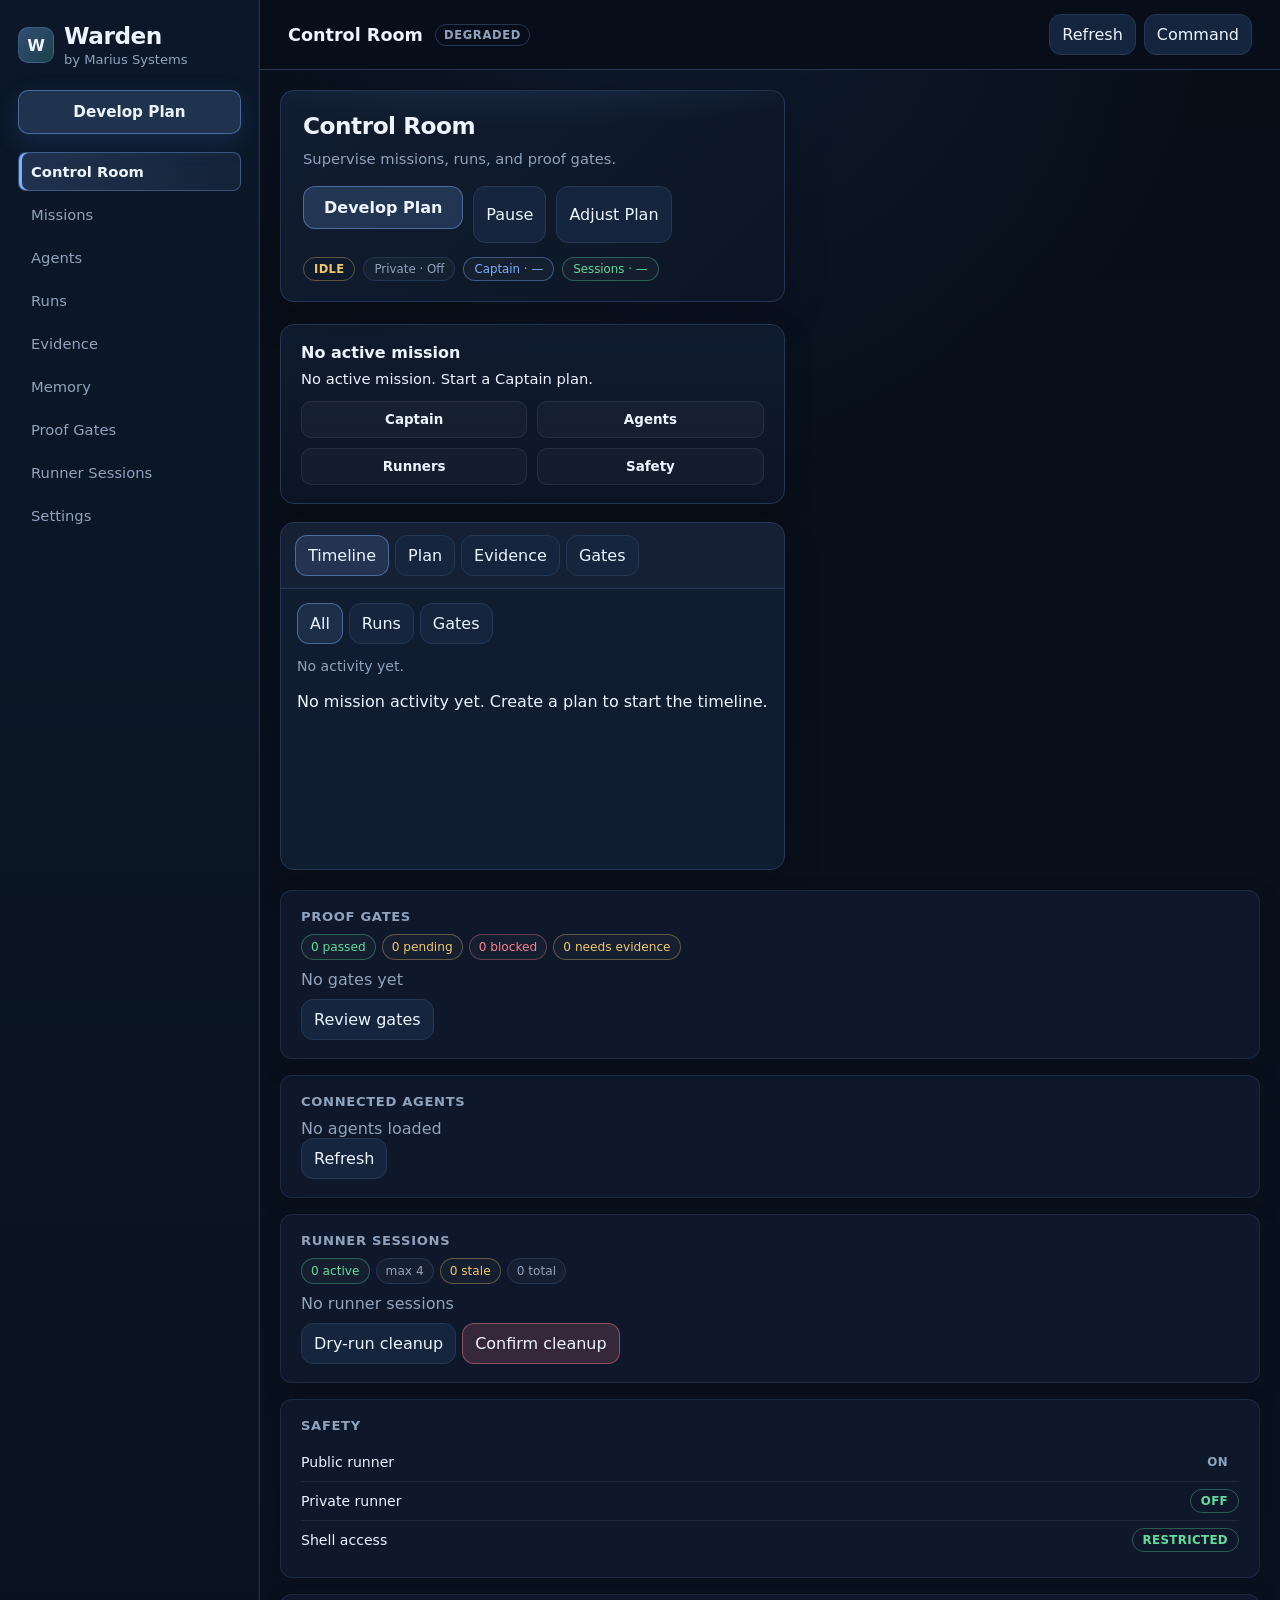
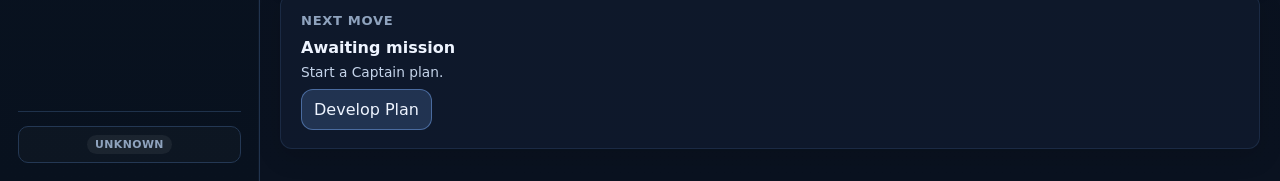
==== commit 044592e4: "feat(warden): add project memory context packs" ====
--- a/web/warden/index.html
+++ b/web/warden/index.html
@@ -37,6 +37,7 @@
         <button type="button" class="nav-item" data-section="agents" data-testid="nav-agents">Agents</button>
         <button type="button" class="nav-item" data-section="runs" data-testid="nav-runs">Runs</button>
         <button type="button" class="nav-item" data-section="evidence" data-testid="nav-evidence">Evidence</button>
+        <button type="button" class="nav-item" data-section="memory" data-testid="nav-memory">Memory</button>
         <button type="button" class="nav-item" data-section="proof-gates" data-testid="nav-proof-gates">Proof Gates</button>
         <button type="button" class="nav-item" data-section="runner-sessions" data-testid="nav-runner-sessions">Runner Sessions</button>
         <button type="button" class="nav-item" data-section="settings" data-testid="nav-settings">Settings</button>
@@ -162,43 +163,90 @@
         <header class="workspace-header">
           <div class="workspace-header-row">
             <div>
-              <h2 class="workspace-title">Agent Library</h2>
-              <p class="workspace-subhead">CLI and remote agents.</p>
+              <h2 class="workspace-title">Agents</h2>
+              <p class="workspace-subhead">Captain orchestrates. CLI and remote agents plan or execute under supervision.</p>
             </div>
             <button type="button" id="refresh-agent-status" data-testid="refresh-agent-status" class="btn">Refresh Status</button>
           </div>
         </header>
 
         <div id="agent-library-cards" data-testid="agent-library-cards" class="agent-library-groups">
-          <section class="agent-group" data-testid="agent-group-ready">
-            <h3 class="agent-group-title">Ready to Run</h3>
+          <section class="agent-group" data-testid="agent-group-captain">
+            <div class="agent-group-header">
+              <h3 class="agent-group-title">Captain</h3>
+              <p class="agent-group-subtitle">Plans missions, assigns work, and waits for approval.</p>
+            </div>
+            <div class="agent-group-cards">
+              <div id="captain-agent-card" data-testid="captain-agent-card" class="agent-card agent-card-orchestrator">
+                <div class="agent-card-top">
+                  <h3 class="agent-card-title">Captain</h3>
+                  <span id="captain-agent-status-pill" data-testid="captain-agent-status-pill" class="status-pill status-coming">NOT CONFIGURED</span>
+                </div>
+                <div class="agent-card-meta-row">
+                  <span class="agent-type-label">Type: Orchestrator</span>
+                  <span id="captain-agent-model" data-testid="captain-agent-model" class="agent-card-meta"></span>
+                  <span id="captain-agent-profile-label" data-testid="captain-agent-profile-label" class="agent-card-meta"></span>
+                </div>
+                <div id="captain-profile-panel" data-testid="captain-profile-panel" class="captain-profile-panel">
+                  <label for="captain-profile-select" class="captain-profile-label">Instruction profile</label>
+                  <select id="captain-profile-select" data-testid="captain-profile-select" class="captain-profile-select"></select>
+                  <div id="captain-profile-preview" data-testid="captain-profile-preview" class="captain-profile-preview muted"></div>
+                  <p id="captain-profile-persistence-note" data-testid="captain-profile-persistence-note" class="captain-profile-note">Saved locally. Backend persistence planned.</p>
+                  <div class="agent-card-actions captain-profile-actions">
+                    <button type="button" id="captain-view-profile-md" data-testid="captain-view-profile-md" class="btn">View markdown</button>
+                    <button type="button" id="captain-copy-profile" data-testid="captain-copy-profile" class="btn">Copy instructions</button>
+                    <button type="button" id="captain-use-profile" data-testid="captain-use-profile" class="btn">Use profile</button>
+                  </div>
+                </div>
+                <div class="agent-card-actions">
+                  <button type="button" id="captain-create-plan-btn" data-testid="captain-create-plan-btn" class="btn primary">Create Plan</button>
+                  <button type="button" id="captain-configure-btn" data-testid="captain-configure-btn" class="btn">Configure</button>
+                  <button type="button" id="captain-instructions-btn" data-testid="captain-instructions-btn" class="btn">Instructions</button>
+                </div>
+              </div>
+            </div>
+          </section>
+
+          <section class="agent-group" data-testid="agent-group-cli">
+            <div class="agent-group-header">
+              <h3 class="agent-group-title">CLI Agents</h3>
+              <p class="agent-group-subtitle">Local command-line agents supervised by Warden.</p>
+            </div>
             <div class="agent-group-cards">
               <div id="codex-card" data-testid="codex-card" class="agent-card">
                 <div class="agent-card-top">
                   <h3 class="agent-card-title">Codex CLI</h3>
                   <span id="codex-status-pill" data-testid="codex-status-pill" class="status-pill status-ready">READY</span>
                 </div>
+                <div class="agent-card-meta-row">
+                  <span class="agent-type-label">Type: CLI Agent</span>
+                  <span class="agent-mode-label" data-testid="codex-mode-label">Mode: Private runner</span>
+                </div>
                 <div id="codex-status-line" class="agent-card-status" style="display:none;"></div>
-                <p class="agent-card-copy">Run live coding tasks through Warden’s controlled terminal monitor.</p>
+                <p class="agent-card-copy" data-testid="codex-agent-copy">Executes approved CLI tasks.</p>
                 <div id="codex-capabilities" class="agent-capability-chips" style="display:none;"></div>
                 <div class="agent-card-actions">
-                  <button id="develop-plan-btn" data-action="develop-plan" class="btn primary" type="button">Develop Plan</button>
-                  <button id="use-codex-btn" class="btn" type="button">Use Agent</button>
-                  <button id="view-agent-codex-btn" data-testid="view-agent-codex" class="btn" type="button" title="Open Codex live monitor" aria-label="View Agent — open Codex live monitor">View Agent</button>
+                  <button id="codex-open-monitor-btn" data-testid="codex-open-monitor" class="btn primary" type="button">Open Monitor</button>
+                  <button id="codex-configure-btn" data-testid="codex-configure" class="btn" type="button">Configure</button>
+                  <button id="codex-view-runs-btn" data-testid="codex-view-runs" class="btn" type="button">View Runs</button>
                 </div>
               </div>
             </div>
           </section>
 
-          <section id="agent-group-connected" class="agent-group" data-testid="agent-group-connected" style="display:none;">
-            <h3 class="agent-group-title">Connected / Setup Complete</h3>
-            <div id="connected-agent-cards" class="agent-group-cards"></div>
+          <section id="agent-group-remote" class="agent-group" data-testid="agent-group-remote">
+            <div class="agent-group-header">
+              <h3 class="agent-group-title">Remote Agents</h3>
+              <p class="agent-group-subtitle">Remote or hosted agents connected for planning, review, or future execution.</p>
+            </div>
+            <div id="remote-agent-cards" data-testid="remote-agent-cards" class="agent-group-cards"></div>
+            <p id="remote-agents-empty" data-testid="remote-agents-empty" class="agent-group-empty muted">No remote agents connected. Add Jules Remote from Add Agent.</p>
           </section>
         </div>
 
         <div class="add-agent-section">
           <button id="add-agent-btn" data-testid="add-agent-btn" class="btn" type="button">Add Agent</button>
-          <p class="add-agent-help" data-testid="add-agent-help">Add CLI or remote agents after configuration and connection checks.</p>
+          <p class="add-agent-help" data-testid="add-agent-help">New agents require an adapter, capability rules, and proof policy before they can run.</p>
         </div>
 
       </section>
@@ -271,6 +319,136 @@
         </div>
       </section>
 
+      <section id="warden-section-memory" class="workspace-section" data-section="memory" data-testid="warden-section-memory">
+        <header class="workspace-header memory-header">
+          <div>
+            <h2 class="workspace-title">Memory</h2>
+            <p class="workspace-subhead">Project-scoped context for Warden agent runs.</p>
+          </div>
+          <button type="button" id="memory-refresh" class="btn" data-testid="memory-refresh">Refresh</button>
+        </header>
+
+        <div id="memory-private-notice" class="memory-private-notice" data-testid="memory-private-notice" style="display:none;">
+          Memory is private-runner-only.
+        </div>
+
+        <div class="memory-status-grid">
+          <article class="memory-stat-card">
+            <span class="memory-stat-label">Status</span>
+            <strong id="memory-status-value" data-testid="memory-status-value">Checking…</strong>
+            <span id="memory-status-detail" class="memory-stat-detail">Private runner only</span>
+          </article>
+          <article class="memory-stat-card">
+            <span class="memory-stat-label">Memories</span>
+            <strong id="memory-count-value" data-testid="memory-count-value">—</strong>
+            <span class="memory-stat-detail">stored for this service</span>
+          </article>
+          <article class="memory-stat-card">
+            <span class="memory-stat-label">Project</span>
+            <strong id="memory-project-value" data-testid="memory-project-value">Warden</strong>
+            <span id="memory-updated-value" class="memory-stat-detail">No memories yet</span>
+          </article>
+        </div>
+
+        <div class="memory-work-grid">
+          <article class="memory-panel">
+            <div class="memory-panel-heading">
+              <div>
+                <h3>Search Memory</h3>
+                <p>Decisions, failures, proof, and handoffs.</p>
+              </div>
+            </div>
+            <form id="memory-search-form" class="memory-inline-form" data-testid="memory-search-form">
+              <input id="memory-search-query" maxlength="500" placeholder="Search project memory…" data-testid="memory-search-query" />
+              <button type="submit" class="btn primary" data-testid="memory-search-submit">Search</button>
+            </form>
+            <div id="memory-search-status" class="memory-form-status" aria-live="polite"></div>
+            <div id="memory-search-results" class="memory-list" data-testid="memory-search-results"></div>
+          </article>
+
+          <article class="memory-panel">
+            <div class="memory-panel-heading">
+              <div>
+                <h3>Remember Note</h3>
+                <p>Store one useful project truth.</p>
+              </div>
+            </div>
+            <form id="memory-remember-form" class="memory-form" data-testid="memory-remember-form">
+              <div class="memory-form-row">
+                <label>
+                  <span>Title</span>
+                  <input id="memory-note-title" maxlength="160" placeholder="Short title" data-testid="memory-note-title" />
+                </label>
+                <label>
+                  <span>Kind</span>
+                  <select id="memory-note-kind" data-testid="memory-note-kind">
+                    <option value="user_note">note</option>
+                    <option value="decision">decision</option>
+                    <option value="failure">failure</option>
+                    <option value="proof">proof</option>
+                    <option value="constraint">constraint</option>
+                    <option value="handoff">handoff</option>
+                  </select>
+                </label>
+              </div>
+              <label>
+                <span>Tags</span>
+                <input id="memory-note-tags" maxlength="320" placeholder="api, runner, acceptance" data-testid="memory-note-tags" />
+              </label>
+              <label>
+                <span>Note</span>
+                <textarea id="memory-note-content" rows="5" maxlength="5000" placeholder="What should the next agent know?" data-testid="memory-note-content"></textarea>
+              </label>
+              <div class="memory-form-actions">
+                <button type="submit" class="btn primary" data-testid="memory-remember-submit">Remember</button>
+                <span id="memory-remember-status" class="memory-form-status" data-testid="memory-remember-status" aria-live="polite"></span>
+              </div>
+            </form>
+          </article>
+        </div>
+
+        <article class="memory-panel">
+          <div class="memory-panel-heading">
+            <div>
+              <h3>Top of Mind</h3>
+              <p>Recent project memory, newest first.</p>
+            </div>
+          </div>
+          <div id="memory-recent-list" class="memory-list memory-list-recent" data-testid="memory-recent-list">
+            <div class="memory-empty">Loading memory…</div>
+          </div>
+        </article>
+
+        <article class="memory-panel memory-panel-context">
+          <div class="memory-panel-heading">
+            <div>
+              <h3>Context Pack Preview</h3>
+              <p>See what Warden would attach to the next agent task.</p>
+            </div>
+            <span id="memory-context-meta" class="memory-context-meta" data-testid="memory-context-meta">Not built yet</span>
+          </div>
+          <div class="memory-context-controls">
+            <label>
+              <span>Agent</span>
+              <select id="memory-context-agent" data-testid="memory-context-agent">
+                <option value="codex_cli">Codex</option>
+                <option value="jules_remote">Jules</option>
+                <option value="grok">Grok</option>
+                <option value="captain">Captain</option>
+              </select>
+            </label>
+            <label class="memory-context-prompt">
+              <span>Next agent task</span>
+              <textarea id="memory-context-prompt" rows="3" maxlength="5000" placeholder="What is the next agent task?" data-testid="memory-context-prompt"></textarea>
+            </label>
+            <button type="button" id="memory-context-build" class="btn primary" data-testid="memory-context-build">Build Context Pack</button>
+          </div>
+          <div id="memory-context-status" class="memory-form-status" aria-live="polite"></div>
+          <pre id="memory-context-preview" class="memory-context-preview" data-testid="memory-context-preview">No context pack built.</pre>
+          <div id="memory-context-sources" class="memory-context-sources" data-testid="memory-context-sources"></div>
+        </article>
+      </section>
+
       <section id="warden-section-settings" class="workspace-section" data-section="settings" data-testid="warden-section-settings">
         <header class="workspace-header">
           <h2 class="workspace-title">Settings</h2>
@@ -281,7 +459,10 @@
             <div id="settings-captain-status" data-testid="settings-captain-status" class="settings-value">Loading…</div>
             <div id="settings-captain-model" data-testid="settings-captain-model" class="settings-meta"></div>
             <div id="settings-captain-key-source" data-testid="settings-captain-key-source" class="settings-meta"></div>
-            <button type="button" id="configure-captain-btn" data-testid="configure-captain" class="btn primary">Configure</button>
+            <div class="settings-card-actions">
+              <button type="button" id="configure-captain-btn" data-testid="configure-captain" class="btn">Configure</button>
+              <button type="button" id="settings-captain-agents-link" data-testid="settings-captain-agents-link" class="btn">Agents → Captain</button>
+            </div>
           </div>
           <div class="settings-card">
             <h3>Agents</h3>
@@ -409,8 +590,9 @@
     <div style="background:var(--bg-2); border:1px solid var(--line); padding:16px; width:90%; max-width:620px; border-radius:6px;">
       <h3 id="add-agent-title" style="margin-top:0;">Add Agent</h3>
       <div id="add-agent-step-choose" data-testid="add-agent-step-choose">
-        <div style="font-size:0.85em; color:var(--muted); margin-bottom:10px;">Choose an agent to configure and verify. Jules can be connected now; remote execution comes next.</div>
-        <div id="add-agent-template-list" data-testid="add-agent-template-list" style="display:flex; flex-direction:column; gap:8px;"></div>
+        <div id="add-agent-intro" data-testid="add-agent-intro" style="font-size:0.85em; color:var(--muted); margin-bottom:10px;">New agents require an adapter, capability rules, and proof policy before they can run.</div>
+        <div id="add-agent-category-list" data-testid="add-agent-category-list" style="display:flex; flex-direction:column; gap:10px;"></div>
+        <div id="add-agent-template-list" data-testid="add-agent-template-list" style="display:none; flex-direction:column; gap:8px;"></div>
       </div>
       <div id="add-agent-step-config" data-testid="add-agent-step-config" style="display:none;">
         <div id="add-agent-jules-note" data-testid="add-agent-jules-note" style="font-size:0.82em; color:var(--warn, #f0c66a); margin-bottom:8px;">
@@ -472,6 +654,7 @@
         <label style="display:block; font-size:0.85em;">Prompt / task description</label>
         <textarea id="modal-prompt" style="width:100%; height:120px; padding:6px;" placeholder="Describe the change or task for Codex..."></textarea>
       </div>
+      <div class="use-agent-memory-note">Memory context will be attached when available.</div>
       <div id="deploy-disabled-note" style="display:none; color:var(--bad); font-size:0.85em; margin:6px 0;"></div>
       <div style="display:flex; gap:8px; margin-top:12px;">
         <button id="deploy-prompt-btn" class="btn primary" type="button">Deploy Prompt</button>
@@ -481,7 +664,19 @@
     </div>
   </div>
 
-  <!-- Captain Deck Modal -->
+  <!-- Captain Instruction Profile Modal -->
+  <div id="captain-profile-modal" data-testid="captain-profile-modal" style="position:fixed; top:0; left:0; width:100%; height:100%; background:rgba(0,0,0,0.5); display:none; align-items:center; justify-content:center; z-index:10002;">
+    <div style="background:var(--bg-2); border:1px solid var(--line); padding:16px; width:90%; max-width:720px; max-height:88vh; overflow:auto; border-radius:8px;">
+      <h3 style="margin-top:0;">Captain Instruction Profile</h3>
+      <p id="captain-profile-modal-name" data-testid="captain-profile-modal-name" class="muted" style="font-size:0.85em;"></p>
+      <pre id="captain-profile-markdown" data-testid="captain-profile-markdown" class="captain-profile-markdown"></pre>
+      <div style="display:flex; gap:8px; margin-top:12px;">
+        <button type="button" id="captain-profile-modal-close" data-testid="captain-profile-modal-close" class="btn">Close</button>
+      </div>
+    </div>
+  </div>
+
+  <!-- Captain Modal -->
   <div id="captain-deck-modal" data-testid="captain-deck-modal" style="position:fixed; top:0; left:0; width:100%; height:100%; background:rgba(0,0,0,0.56); display:none; align-items:center; justify-content:center; z-index:10001;">
     <div style="background:var(--bg-2); border:1px solid var(--line); padding:16px; width:min(94vw, 980px); max-height:92vh; overflow:auto; border-radius:8px;">
       <h3 style="margin-top:0;" data-testid="captain-deck-title">Captain</h3>
--- a/web/warden/app.css
+++ b/web/warden/app.css
@@ -639,6 +639,303 @@
   margin-top: 4px;
 }
 
+.memory-header,
+.memory-panel-heading,
+.memory-form-actions {
+  display: flex;
+  align-items: center;
+  justify-content: space-between;
+  gap: 12px;
+}
+
+.memory-status-grid {
+  display: grid;
+  grid-template-columns: repeat(3, minmax(0, 1fr));
+  gap: 12px;
+  margin-bottom: 14px;
+}
+
+.memory-stat-card,
+.memory-panel {
+  border: 1px solid var(--line);
+  border-radius: 12px;
+  background:
+    linear-gradient(145deg, rgba(18, 31, 52, 0.96), rgba(12, 22, 38, 0.96));
+  box-shadow: 0 12px 32px rgba(0, 0, 0, 0.16);
+}
+
+.memory-stat-card {
+  min-height: 106px;
+  padding: 16px 18px;
+  display: flex;
+  flex-direction: column;
+  justify-content: center;
+}
+
+.memory-stat-label,
+.memory-form label > span,
+.memory-context-controls label > span {
+  color: var(--muted);
+  font-size: 0.72rem;
+  font-weight: 600;
+  letter-spacing: 0.05em;
+  text-transform: uppercase;
+}
+
+.memory-stat-card strong {
+  margin: 6px 0 4px;
+  color: var(--text);
+  font-size: 1.15rem;
+}
+
+.memory-stat-detail,
+.memory-form-status,
+.memory-context-meta,
+.memory-card-meta,
+.memory-card-id {
+  color: var(--muted);
+  font-size: 0.75rem;
+}
+
+.memory-work-grid {
+  display: grid;
+  grid-template-columns: minmax(0, 1.08fr) minmax(320px, 0.92fr);
+  gap: 14px;
+}
+
+.memory-panel {
+  padding: 18px;
+  margin-bottom: 14px;
+}
+
+.memory-panel-heading {
+  margin-bottom: 14px;
+}
+
+.memory-panel-heading h3 {
+  margin: 0 0 4px;
+  font-size: 0.98rem;
+}
+
+.memory-panel-heading p {
+  margin: 0;
+  color: var(--muted);
+  font-size: 0.8rem;
+}
+
+.memory-inline-form {
+  display: grid;
+  grid-template-columns: minmax(0, 1fr) auto;
+  gap: 8px;
+}
+
+.memory-form,
+.memory-form label,
+.memory-context-controls label {
+  display: grid;
+  gap: 6px;
+}
+
+.memory-form {
+  gap: 10px;
+}
+
+.memory-form-row {
+  display: grid;
+  grid-template-columns: minmax(0, 1fr) 140px;
+  gap: 10px;
+}
+
+.memory-inline-form input,
+.memory-form input,
+.memory-form select,
+.memory-form textarea,
+.memory-context-controls select,
+.memory-context-controls textarea {
+  width: 100%;
+  min-width: 0;
+  border: 1px solid var(--line);
+  border-radius: 8px;
+  background: rgba(7, 14, 25, 0.72);
+  color: var(--text);
+  padding: 9px 10px;
+  font: inherit;
+}
+
+.memory-form textarea,
+.memory-context-controls textarea {
+  resize: vertical;
+  line-height: 1.45;
+}
+
+.memory-form-status {
+  min-height: 18px;
+  margin-top: 8px;
+}
+
+.memory-form-status.error {
+  color: var(--bad);
+}
+
+.memory-form-status.success {
+  color: var(--good);
+}
+
+.memory-list {
+  display: grid;
+  gap: 8px;
+  margin-top: 12px;
+}
+
+.memory-list-recent {
+  grid-template-columns: repeat(2, minmax(0, 1fr));
+}
+
+.memory-card {
+  border: 1px solid rgba(36, 56, 84, 0.92);
+  border-radius: 10px;
+  padding: 12px 14px;
+  background: rgba(7, 14, 25, 0.46);
+}
+
+.memory-card-top {
+  display: flex;
+  align-items: flex-start;
+  justify-content: space-between;
+  gap: 10px;
+}
+
+.memory-card-title {
+  margin: 0;
+  font-size: 0.9rem;
+}
+
+.memory-card-summary {
+  margin: 8px 0;
+  color: var(--text);
+  font-size: 0.82rem;
+  line-height: 1.45;
+  overflow-wrap: anywhere;
+}
+
+.memory-card-meta {
+  display: flex;
+  flex-wrap: wrap;
+  gap: 4px 10px;
+}
+
+.memory-card-id {
+  display: block;
+  margin-top: 7px;
+  font-family: ui-monospace, SFMono-Regular, Menlo, Consolas, monospace;
+  opacity: 0.72;
+}
+
+.memory-chip-row {
+  display: flex;
+  flex-wrap: wrap;
+  justify-content: flex-end;
+  gap: 5px;
+}
+
+.memory-chip {
+  border: 1px solid rgba(125, 176, 255, 0.25);
+  border-radius: 999px;
+  padding: 2px 7px;
+  color: #b9d5ff;
+  background: rgba(125, 176, 255, 0.08);
+  font-size: 0.65rem;
+  line-height: 1.4;
+}
+
+.memory-chip.kind-failure,
+.memory-chip.kind-blocked_attempt {
+  color: #ffc1ca;
+  border-color: rgba(255, 126, 145, 0.32);
+  background: rgba(255, 126, 145, 0.08);
+}
+
+.memory-chip.kind-proof,
+.memory-chip.kind-test_result {
+  color: #9ce8bd;
+  border-color: rgba(99, 219, 157, 0.32);
+  background: rgba(99, 219, 157, 0.08);
+}
+
+.memory-empty {
+  border: 1px dashed rgba(125, 176, 255, 0.2);
+  border-radius: 9px;
+  padding: 16px;
+  color: var(--muted);
+  font-size: 0.82rem;
+  text-align: center;
+}
+
+.memory-private-notice {
+  margin-bottom: 14px;
+  border: 1px solid rgba(240, 198, 106, 0.35);
+  border-radius: 10px;
+  padding: 11px 14px;
+  color: var(--warn);
+  background: rgba(240, 198, 106, 0.08);
+  font-size: 0.84rem;
+}
+
+.memory-context-controls {
+  display: grid;
+  grid-template-columns: 160px minmax(0, 1fr) auto;
+  gap: 10px;
+  align-items: end;
+}
+
+.memory-context-prompt {
+  min-width: 0;
+}
+
+.memory-context-preview {
+  min-height: 210px;
+  max-height: 520px;
+  overflow: auto;
+  margin: 12px 0 0;
+  border: 1px solid rgba(36, 56, 84, 0.92);
+  border-radius: 10px;
+  padding: 15px;
+  background: #070e19;
+  color: #d8e5f6;
+  font: 0.78rem/1.55 ui-monospace, SFMono-Regular, Menlo, Consolas, monospace;
+  white-space: pre-wrap;
+  overflow-wrap: anywhere;
+}
+
+.memory-context-sources {
+  margin-top: 9px;
+  color: var(--muted);
+  font-size: 0.72rem;
+  overflow-wrap: anywhere;
+}
+
+.use-agent-memory-note {
+  margin: 8px 0 2px;
+  border-left: 2px solid var(--accent);
+  padding: 6px 9px;
+  color: var(--muted);
+  background: rgba(125, 176, 255, 0.06);
+  font-size: 0.75rem;
+}
+
+@media (max-width: 860px) {
+  .memory-status-grid,
+  .memory-work-grid,
+  .memory-list-recent {
+    grid-template-columns: 1fr;
+  }
+
+  .memory-context-controls {
+    grid-template-columns: 1fr;
+    align-items: stretch;
+  }
+}
+
 .settings-grid {
   display: grid;
   gap: 14px;
@@ -721,13 +1018,29 @@
   }
 }
 
+.agent-group-header {
+  margin-bottom: 10px;
+}
+
 .agent-group-title {
-  margin: 0 0 10px;
+  margin: 0 0 4px;
   font-size: 0.82rem;
   font-weight: 600;
   letter-spacing: 0.04em;
   text-transform: uppercase;
   color: var(--muted);
+}
+
+.agent-group-subtitle {
+  margin: 0;
+  font-size: 0.84rem;
+  color: var(--muted);
+  max-width: 62ch;
+}
+
+.agent-group-empty {
+  margin: 0;
+  font-size: 0.84rem;
 }
 
 .agent-group-cards {
@@ -748,6 +1061,132 @@
 .agent-card:hover {
   border-color: rgba(125, 176, 255, 0.22);
   box-shadow: 0 10px 28px rgba(0, 0, 0, 0.18);
+}
+
+.agent-card-orchestrator {
+  border-color: rgba(125, 176, 255, 0.35);
+  background: linear-gradient(180deg, rgba(18, 32, 58, 0.98), rgba(12, 23, 39, 0.98));
+}
+
+.agent-card-meta-row {
+  display: flex;
+  flex-wrap: wrap;
+  gap: 8px 14px;
+  margin: 0 0 8px;
+  font-size: 0.78rem;
+  color: var(--muted);
+}
+
+.agent-type-label,
+.agent-mode-label {
+  font-weight: 500;
+}
+
+.agent-orchestrator-note,
+.agent-remote-note {
+  margin: 0 0 10px;
+  font-size: 0.82rem;
+  color: var(--warn);
+}
+
+.agent-capability-list {
+  margin: 0 0 12px;
+  padding-left: 1.1rem;
+  font-size: 0.86rem;
+  color: var(--muted);
+}
+
+.agent-capability-list li {
+  margin: 2px 0;
+}
+
+.captain-profile-panel {
+  border: 1px solid rgba(36, 56, 84, 0.95);
+  border-radius: 10px;
+  padding: 12px;
+  margin: 0 0 12px;
+  background: rgba(255, 255, 255, 0.02);
+}
+
+.captain-profile-panel.captain-profile-highlight {
+  border-color: rgba(125, 176, 255, 0.55);
+  box-shadow: 0 0 0 1px rgba(125, 176, 255, 0.2);
+}
+
+.captain-profile-label {
+  display: block;
+  font-size: 0.78rem;
+  font-weight: 600;
+  margin-bottom: 6px;
+  color: var(--muted);
+  text-transform: uppercase;
+  letter-spacing: 0.04em;
+}
+
+.captain-profile-select {
+  width: 100%;
+  padding: 6px 8px;
+  margin-bottom: 8px;
+}
+
+.captain-profile-preview {
+  font-size: 0.82rem;
+  line-height: 1.45;
+  margin-bottom: 6px;
+  min-height: 2.4em;
+}
+
+.captain-profile-note {
+  font-size: 0.74rem;
+  margin: 0 0 8px;
+}
+
+.captain-profile-actions {
+  margin-bottom: 0;
+}
+
+.captain-profile-markdown {
+  white-space: pre-wrap;
+  font-size: 0.82rem;
+  line-height: 1.45;
+  max-height: 52vh;
+  overflow: auto;
+  border: 1px solid var(--line);
+  border-radius: 8px;
+  padding: 12px;
+  background: rgba(0, 0, 0, 0.18);
+}
+
+.add-agent-category-block {
+  border: 1px solid rgba(36, 56, 84, 0.9);
+  border-radius: 8px;
+  padding: 10px;
+}
+
+.add-agent-category-label {
+  font-size: 0.78rem;
+  font-weight: 600;
+  color: var(--muted);
+  text-transform: uppercase;
+  letter-spacing: 0.04em;
+  margin-bottom: 8px;
+}
+
+.settings-card-actions {
+  display: flex;
+  gap: 8px;
+  flex-wrap: wrap;
+}
+
+.rail-agent-copy {
+  display: flex;
+  flex-direction: column;
+  gap: 2px;
+  min-width: 0;
+}
+
+.rail-agent-type {
+  font-size: 0.72rem;
 }
 
 .agent-card-title {
@@ -2072,3 +2511,75 @@
     width: 100%;
   }
 }
+
+@media (max-width: 720px) {
+  .warden-shell {
+    flex-direction: column;
+    min-width: 0;
+  }
+
+  .warden-sidebar {
+    width: 100%;
+    padding: 12px 14px;
+    gap: 10px;
+    border-right: 0;
+    border-bottom: 1px solid rgba(36, 56, 84, 0.9);
+  }
+
+  .sidebar-brand {
+    display: none;
+  }
+
+  .sidebar-primary {
+    width: auto;
+    align-self: flex-start;
+    padding: 8px 12px;
+    font-size: 0.82rem;
+  }
+
+  .sidebar-nav {
+    flex-direction: row;
+    overflow-x: auto;
+    padding-bottom: 4px;
+    scrollbar-width: thin;
+  }
+
+  .nav-item {
+    flex: 0 0 auto;
+    white-space: nowrap;
+    padding: 8px 10px;
+  }
+
+  .nav-item.active {
+    box-shadow: inset 0 -2px 0 var(--accent);
+  }
+
+  .sidebar-footer {
+    display: none;
+  }
+
+  .warden-main,
+  .warden-workspace,
+  .warden-stage-main {
+    width: 100%;
+    min-width: 0;
+  }
+
+  .warden-topbar {
+    padding: 10px 14px;
+  }
+
+  .warden-workspace {
+    padding: 14px 12px 28px;
+  }
+
+  .memory-header {
+    align-items: flex-start;
+    flex-wrap: wrap;
+  }
+
+  .memory-form-row,
+  .memory-inline-form {
+    grid-template-columns: 1fr;
+  }
+}
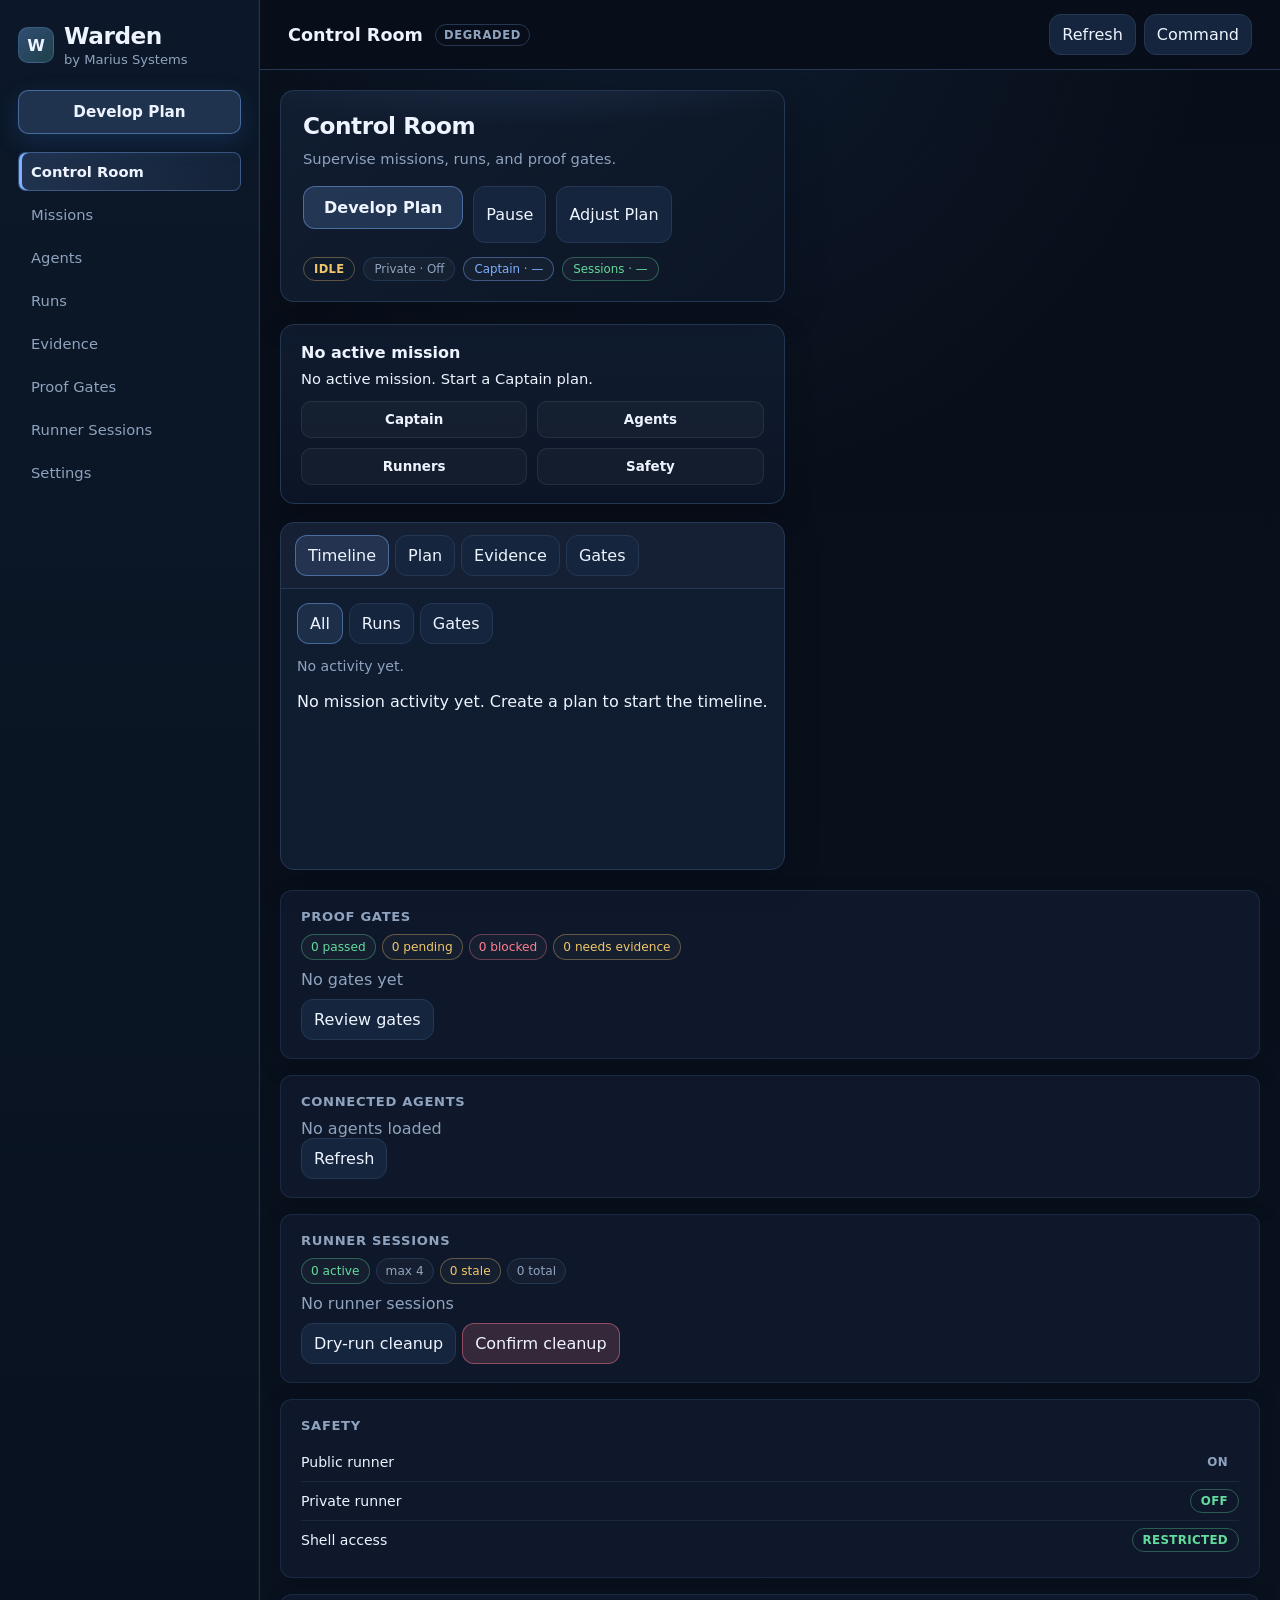
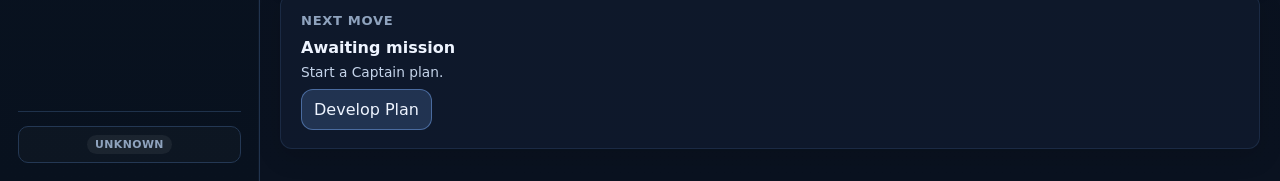
==== commit 77fcc8be: "style(warden): reduce UI copy for cleaner control room (#25) * feat(ui): add hermes-style operator w" ====
--- a/web/warden/index.html
+++ b/web/warden/index.html
@@ -37,7 +37,6 @@
         <button type="button" class="nav-item" data-section="agents" data-testid="nav-agents">Agents</button>
         <button type="button" class="nav-item" data-section="runs" data-testid="nav-runs">Runs</button>
         <button type="button" class="nav-item" data-section="evidence" data-testid="nav-evidence">Evidence</button>
-        <button type="button" class="nav-item" data-section="memory" data-testid="nav-memory">Memory</button>
         <button type="button" class="nav-item" data-section="proof-gates" data-testid="nav-proof-gates">Proof Gates</button>
         <button type="button" class="nav-item" data-section="runner-sessions" data-testid="nav-runner-sessions">Runner Sessions</button>
         <button type="button" class="nav-item" data-section="settings" data-testid="nav-settings">Settings</button>
@@ -319,136 +318,6 @@
         </div>
       </section>
 
-      <section id="warden-section-memory" class="workspace-section" data-section="memory" data-testid="warden-section-memory">
-        <header class="workspace-header memory-header">
-          <div>
-            <h2 class="workspace-title">Memory</h2>
-            <p class="workspace-subhead">Project-scoped context for Warden agent runs.</p>
-          </div>
-          <button type="button" id="memory-refresh" class="btn" data-testid="memory-refresh">Refresh</button>
-        </header>
-
-        <div id="memory-private-notice" class="memory-private-notice" data-testid="memory-private-notice" style="display:none;">
-          Memory is private-runner-only.
-        </div>
-
-        <div class="memory-status-grid">
-          <article class="memory-stat-card">
-            <span class="memory-stat-label">Status</span>
-            <strong id="memory-status-value" data-testid="memory-status-value">Checking…</strong>
-            <span id="memory-status-detail" class="memory-stat-detail">Private runner only</span>
-          </article>
-          <article class="memory-stat-card">
-            <span class="memory-stat-label">Memories</span>
-            <strong id="memory-count-value" data-testid="memory-count-value">—</strong>
-            <span class="memory-stat-detail">stored for this service</span>
-          </article>
-          <article class="memory-stat-card">
-            <span class="memory-stat-label">Project</span>
-            <strong id="memory-project-value" data-testid="memory-project-value">Warden</strong>
-            <span id="memory-updated-value" class="memory-stat-detail">No memories yet</span>
-          </article>
-        </div>
-
-        <div class="memory-work-grid">
-          <article class="memory-panel">
-            <div class="memory-panel-heading">
-              <div>
-                <h3>Search Memory</h3>
-                <p>Decisions, failures, proof, and handoffs.</p>
-              </div>
-            </div>
-            <form id="memory-search-form" class="memory-inline-form" data-testid="memory-search-form">
-              <input id="memory-search-query" maxlength="500" placeholder="Search project memory…" data-testid="memory-search-query" />
-              <button type="submit" class="btn primary" data-testid="memory-search-submit">Search</button>
-            </form>
-            <div id="memory-search-status" class="memory-form-status" aria-live="polite"></div>
-            <div id="memory-search-results" class="memory-list" data-testid="memory-search-results"></div>
-          </article>
-
-          <article class="memory-panel">
-            <div class="memory-panel-heading">
-              <div>
-                <h3>Remember Note</h3>
-                <p>Store one useful project truth.</p>
-              </div>
-            </div>
-            <form id="memory-remember-form" class="memory-form" data-testid="memory-remember-form">
-              <div class="memory-form-row">
-                <label>
-                  <span>Title</span>
-                  <input id="memory-note-title" maxlength="160" placeholder="Short title" data-testid="memory-note-title" />
-                </label>
-                <label>
-                  <span>Kind</span>
-                  <select id="memory-note-kind" data-testid="memory-note-kind">
-                    <option value="user_note">note</option>
-                    <option value="decision">decision</option>
-                    <option value="failure">failure</option>
-                    <option value="proof">proof</option>
-                    <option value="constraint">constraint</option>
-                    <option value="handoff">handoff</option>
-                  </select>
-                </label>
-              </div>
-              <label>
-                <span>Tags</span>
-                <input id="memory-note-tags" maxlength="320" placeholder="api, runner, acceptance" data-testid="memory-note-tags" />
-              </label>
-              <label>
-                <span>Note</span>
-                <textarea id="memory-note-content" rows="5" maxlength="5000" placeholder="What should the next agent know?" data-testid="memory-note-content"></textarea>
-              </label>
-              <div class="memory-form-actions">
-                <button type="submit" class="btn primary" data-testid="memory-remember-submit">Remember</button>
-                <span id="memory-remember-status" class="memory-form-status" data-testid="memory-remember-status" aria-live="polite"></span>
-              </div>
-            </form>
-          </article>
-        </div>
-
-        <article class="memory-panel">
-          <div class="memory-panel-heading">
-            <div>
-              <h3>Top of Mind</h3>
-              <p>Recent project memory, newest first.</p>
-            </div>
-          </div>
-          <div id="memory-recent-list" class="memory-list memory-list-recent" data-testid="memory-recent-list">
-            <div class="memory-empty">Loading memory…</div>
-          </div>
-        </article>
-
-        <article class="memory-panel memory-panel-context">
-          <div class="memory-panel-heading">
-            <div>
-              <h3>Context Pack Preview</h3>
-              <p>See what Warden would attach to the next agent task.</p>
-            </div>
-            <span id="memory-context-meta" class="memory-context-meta" data-testid="memory-context-meta">Not built yet</span>
-          </div>
-          <div class="memory-context-controls">
-            <label>
-              <span>Agent</span>
-              <select id="memory-context-agent" data-testid="memory-context-agent">
-                <option value="codex_cli">Codex</option>
-                <option value="jules_remote">Jules</option>
-                <option value="grok">Grok</option>
-                <option value="captain">Captain</option>
-              </select>
-            </label>
-            <label class="memory-context-prompt">
-              <span>Next agent task</span>
-              <textarea id="memory-context-prompt" rows="3" maxlength="5000" placeholder="What is the next agent task?" data-testid="memory-context-prompt"></textarea>
-            </label>
-            <button type="button" id="memory-context-build" class="btn primary" data-testid="memory-context-build">Build Context Pack</button>
-          </div>
-          <div id="memory-context-status" class="memory-form-status" aria-live="polite"></div>
-          <pre id="memory-context-preview" class="memory-context-preview" data-testid="memory-context-preview">No context pack built.</pre>
-          <div id="memory-context-sources" class="memory-context-sources" data-testid="memory-context-sources"></div>
-        </article>
-      </section>
-
       <section id="warden-section-settings" class="workspace-section" data-section="settings" data-testid="warden-section-settings">
         <header class="workspace-header">
           <h2 class="workspace-title">Settings</h2>
@@ -654,7 +523,6 @@
         <label style="display:block; font-size:0.85em;">Prompt / task description</label>
         <textarea id="modal-prompt" style="width:100%; height:120px; padding:6px;" placeholder="Describe the change or task for Codex..."></textarea>
       </div>
-      <div class="use-agent-memory-note">Memory context will be attached when available.</div>
       <div id="deploy-disabled-note" style="display:none; color:var(--bad); font-size:0.85em; margin:6px 0;"></div>
       <div style="display:flex; gap:8px; margin-top:12px;">
         <button id="deploy-prompt-btn" class="btn primary" type="button">Deploy Prompt</button>
--- a/web/warden/app.css
+++ b/web/warden/app.css
@@ -639,303 +639,6 @@
   margin-top: 4px;
 }
 
-.memory-header,
-.memory-panel-heading,
-.memory-form-actions {
-  display: flex;
-  align-items: center;
-  justify-content: space-between;
-  gap: 12px;
-}
-
-.memory-status-grid {
-  display: grid;
-  grid-template-columns: repeat(3, minmax(0, 1fr));
-  gap: 12px;
-  margin-bottom: 14px;
-}
-
-.memory-stat-card,
-.memory-panel {
-  border: 1px solid var(--line);
-  border-radius: 12px;
-  background:
-    linear-gradient(145deg, rgba(18, 31, 52, 0.96), rgba(12, 22, 38, 0.96));
-  box-shadow: 0 12px 32px rgba(0, 0, 0, 0.16);
-}
-
-.memory-stat-card {
-  min-height: 106px;
-  padding: 16px 18px;
-  display: flex;
-  flex-direction: column;
-  justify-content: center;
-}
-
-.memory-stat-label,
-.memory-form label > span,
-.memory-context-controls label > span {
-  color: var(--muted);
-  font-size: 0.72rem;
-  font-weight: 600;
-  letter-spacing: 0.05em;
-  text-transform: uppercase;
-}
-
-.memory-stat-card strong {
-  margin: 6px 0 4px;
-  color: var(--text);
-  font-size: 1.15rem;
-}
-
-.memory-stat-detail,
-.memory-form-status,
-.memory-context-meta,
-.memory-card-meta,
-.memory-card-id {
-  color: var(--muted);
-  font-size: 0.75rem;
-}
-
-.memory-work-grid {
-  display: grid;
-  grid-template-columns: minmax(0, 1.08fr) minmax(320px, 0.92fr);
-  gap: 14px;
-}
-
-.memory-panel {
-  padding: 18px;
-  margin-bottom: 14px;
-}
-
-.memory-panel-heading {
-  margin-bottom: 14px;
-}
-
-.memory-panel-heading h3 {
-  margin: 0 0 4px;
-  font-size: 0.98rem;
-}
-
-.memory-panel-heading p {
-  margin: 0;
-  color: var(--muted);
-  font-size: 0.8rem;
-}
-
-.memory-inline-form {
-  display: grid;
-  grid-template-columns: minmax(0, 1fr) auto;
-  gap: 8px;
-}
-
-.memory-form,
-.memory-form label,
-.memory-context-controls label {
-  display: grid;
-  gap: 6px;
-}
-
-.memory-form {
-  gap: 10px;
-}
-
-.memory-form-row {
-  display: grid;
-  grid-template-columns: minmax(0, 1fr) 140px;
-  gap: 10px;
-}
-
-.memory-inline-form input,
-.memory-form input,
-.memory-form select,
-.memory-form textarea,
-.memory-context-controls select,
-.memory-context-controls textarea {
-  width: 100%;
-  min-width: 0;
-  border: 1px solid var(--line);
-  border-radius: 8px;
-  background: rgba(7, 14, 25, 0.72);
-  color: var(--text);
-  padding: 9px 10px;
-  font: inherit;
-}
-
-.memory-form textarea,
-.memory-context-controls textarea {
-  resize: vertical;
-  line-height: 1.45;
-}
-
-.memory-form-status {
-  min-height: 18px;
-  margin-top: 8px;
-}
-
-.memory-form-status.error {
-  color: var(--bad);
-}
-
-.memory-form-status.success {
-  color: var(--good);
-}
-
-.memory-list {
-  display: grid;
-  gap: 8px;
-  margin-top: 12px;
-}
-
-.memory-list-recent {
-  grid-template-columns: repeat(2, minmax(0, 1fr));
-}
-
-.memory-card {
-  border: 1px solid rgba(36, 56, 84, 0.92);
-  border-radius: 10px;
-  padding: 12px 14px;
-  background: rgba(7, 14, 25, 0.46);
-}
-
-.memory-card-top {
-  display: flex;
-  align-items: flex-start;
-  justify-content: space-between;
-  gap: 10px;
-}
-
-.memory-card-title {
-  margin: 0;
-  font-size: 0.9rem;
-}
-
-.memory-card-summary {
-  margin: 8px 0;
-  color: var(--text);
-  font-size: 0.82rem;
-  line-height: 1.45;
-  overflow-wrap: anywhere;
-}
-
-.memory-card-meta {
-  display: flex;
-  flex-wrap: wrap;
-  gap: 4px 10px;
-}
-
-.memory-card-id {
-  display: block;
-  margin-top: 7px;
-  font-family: ui-monospace, SFMono-Regular, Menlo, Consolas, monospace;
-  opacity: 0.72;
-}
-
-.memory-chip-row {
-  display: flex;
-  flex-wrap: wrap;
-  justify-content: flex-end;
-  gap: 5px;
-}
-
-.memory-chip {
-  border: 1px solid rgba(125, 176, 255, 0.25);
-  border-radius: 999px;
-  padding: 2px 7px;
-  color: #b9d5ff;
-  background: rgba(125, 176, 255, 0.08);
-  font-size: 0.65rem;
-  line-height: 1.4;
-}
-
-.memory-chip.kind-failure,
-.memory-chip.kind-blocked_attempt {
-  color: #ffc1ca;
-  border-color: rgba(255, 126, 145, 0.32);
-  background: rgba(255, 126, 145, 0.08);
-}
-
-.memory-chip.kind-proof,
-.memory-chip.kind-test_result {
-  color: #9ce8bd;
-  border-color: rgba(99, 219, 157, 0.32);
-  background: rgba(99, 219, 157, 0.08);
-}
-
-.memory-empty {
-  border: 1px dashed rgba(125, 176, 255, 0.2);
-  border-radius: 9px;
-  padding: 16px;
-  color: var(--muted);
-  font-size: 0.82rem;
-  text-align: center;
-}
-
-.memory-private-notice {
-  margin-bottom: 14px;
-  border: 1px solid rgba(240, 198, 106, 0.35);
-  border-radius: 10px;
-  padding: 11px 14px;
-  color: var(--warn);
-  background: rgba(240, 198, 106, 0.08);
-  font-size: 0.84rem;
-}
-
-.memory-context-controls {
-  display: grid;
-  grid-template-columns: 160px minmax(0, 1fr) auto;
-  gap: 10px;
-  align-items: end;
-}
-
-.memory-context-prompt {
-  min-width: 0;
-}
-
-.memory-context-preview {
-  min-height: 210px;
-  max-height: 520px;
-  overflow: auto;
-  margin: 12px 0 0;
-  border: 1px solid rgba(36, 56, 84, 0.92);
-  border-radius: 10px;
-  padding: 15px;
-  background: #070e19;
-  color: #d8e5f6;
-  font: 0.78rem/1.55 ui-monospace, SFMono-Regular, Menlo, Consolas, monospace;
-  white-space: pre-wrap;
-  overflow-wrap: anywhere;
-}
-
-.memory-context-sources {
-  margin-top: 9px;
-  color: var(--muted);
-  font-size: 0.72rem;
-  overflow-wrap: anywhere;
-}
-
-.use-agent-memory-note {
-  margin: 8px 0 2px;
-  border-left: 2px solid var(--accent);
-  padding: 6px 9px;
-  color: var(--muted);
-  background: rgba(125, 176, 255, 0.06);
-  font-size: 0.75rem;
-}
-
-@media (max-width: 860px) {
-  .memory-status-grid,
-  .memory-work-grid,
-  .memory-list-recent {
-    grid-template-columns: 1fr;
-  }
-
-  .memory-context-controls {
-    grid-template-columns: 1fr;
-    align-items: stretch;
-  }
-}
-
 .settings-grid {
   display: grid;
   gap: 14px;
@@ -2511,75 +2214,3 @@
     width: 100%;
   }
 }
-
-@media (max-width: 720px) {
-  .warden-shell {
-    flex-direction: column;
-    min-width: 0;
-  }
-
-  .warden-sidebar {
-    width: 100%;
-    padding: 12px 14px;
-    gap: 10px;
-    border-right: 0;
-    border-bottom: 1px solid rgba(36, 56, 84, 0.9);
-  }
-
-  .sidebar-brand {
-    display: none;
-  }
-
-  .sidebar-primary {
-    width: auto;
-    align-self: flex-start;
-    padding: 8px 12px;
-    font-size: 0.82rem;
-  }
-
-  .sidebar-nav {
-    flex-direction: row;
-    overflow-x: auto;
-    padding-bottom: 4px;
-    scrollbar-width: thin;
-  }
-
-  .nav-item {
-    flex: 0 0 auto;
-    white-space: nowrap;
-    padding: 8px 10px;
-  }
-
-  .nav-item.active {
-    box-shadow: inset 0 -2px 0 var(--accent);
-  }
-
-  .sidebar-footer {
-    display: none;
-  }
-
-  .warden-main,
-  .warden-workspace,
-  .warden-stage-main {
-    width: 100%;
-    min-width: 0;
-  }
-
-  .warden-topbar {
-    padding: 10px 14px;
-  }
-
-  .warden-workspace {
-    padding: 14px 12px 28px;
-  }
-
-  .memory-header {
-    align-items: flex-start;
-    flex-wrap: wrap;
-  }
-
-  .memory-form-row,
-  .memory-inline-form {
-    grid-template-columns: 1fr;
-  }
-}
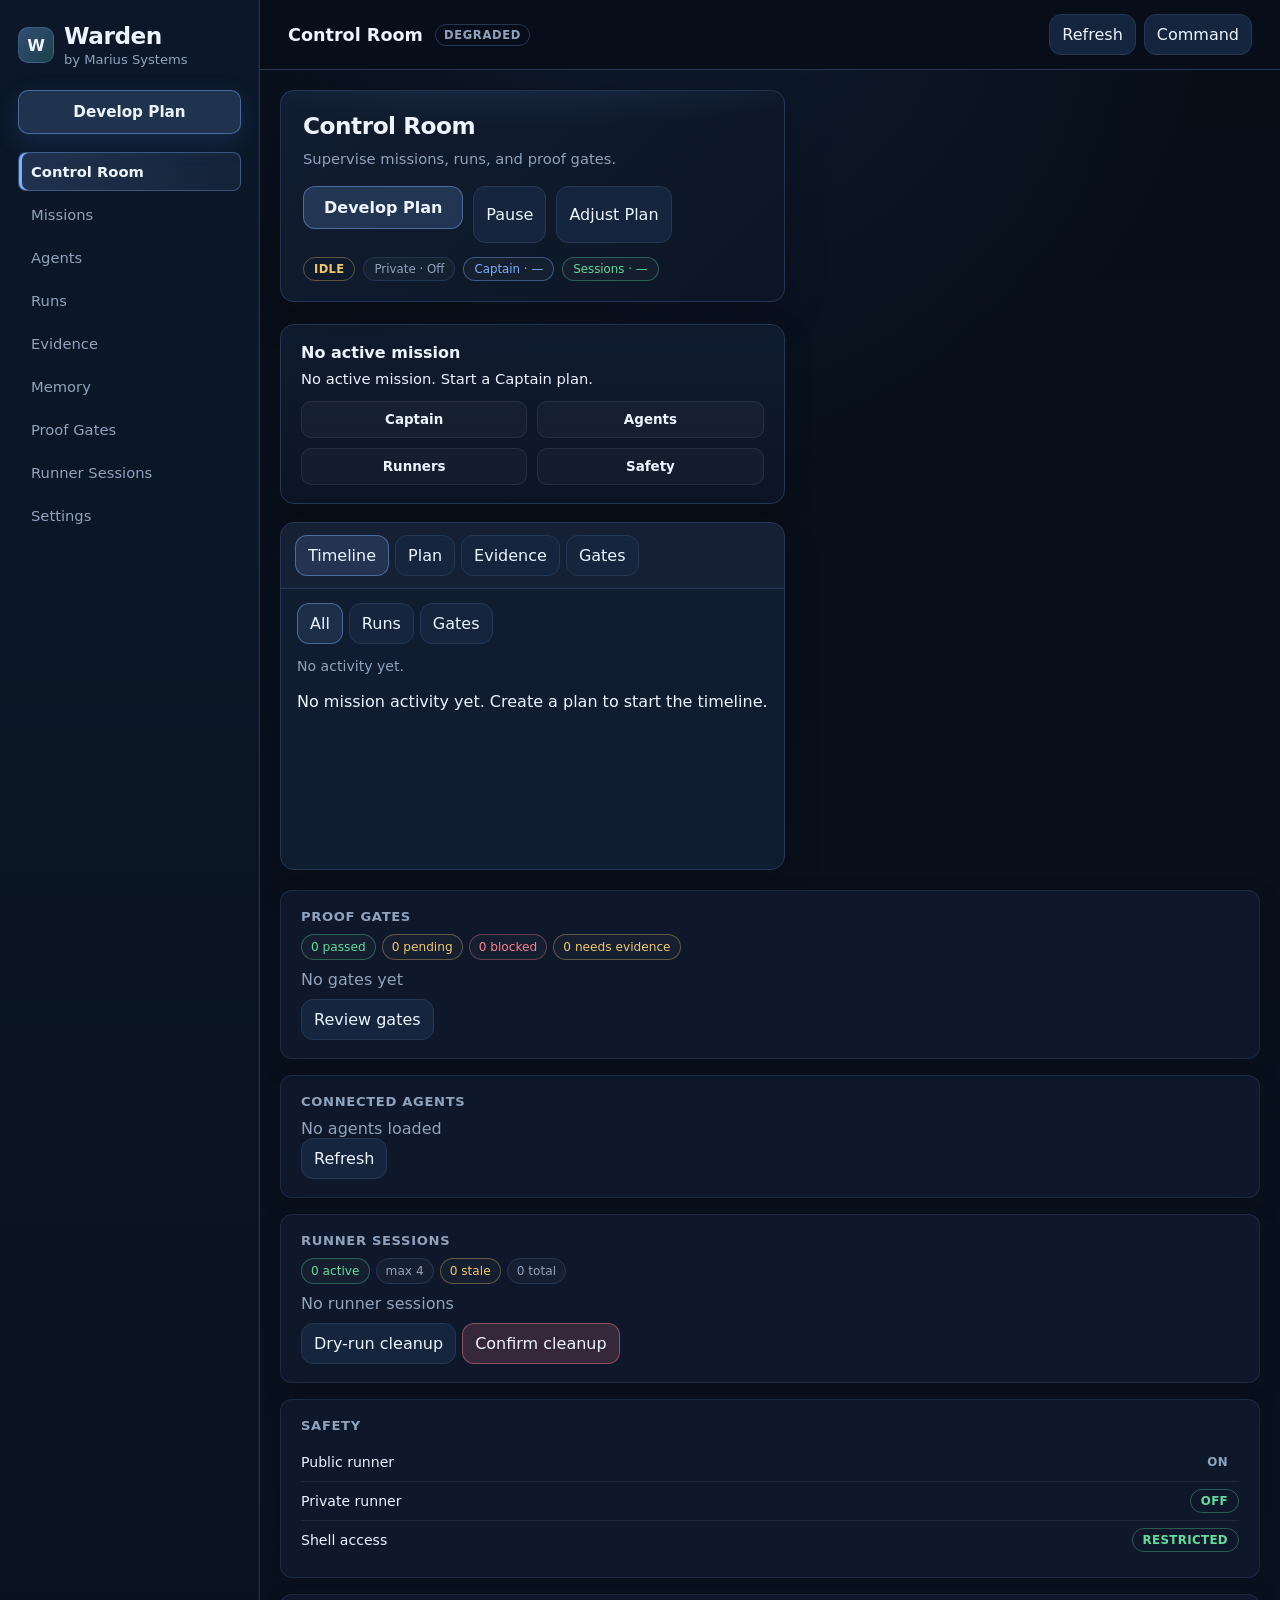
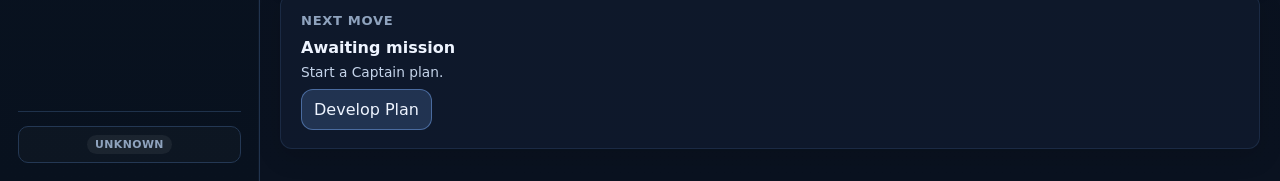
==== commit 346a1cfe: "feat(warden): add project memory context packs (#27)" ====
--- a/web/warden/index.html
+++ b/web/warden/index.html
@@ -37,6 +37,7 @@
         <button type="button" class="nav-item" data-section="agents" data-testid="nav-agents">Agents</button>
         <button type="button" class="nav-item" data-section="runs" data-testid="nav-runs">Runs</button>
         <button type="button" class="nav-item" data-section="evidence" data-testid="nav-evidence">Evidence</button>
+        <button type="button" class="nav-item" data-section="memory" data-testid="nav-memory">Memory</button>
         <button type="button" class="nav-item" data-section="proof-gates" data-testid="nav-proof-gates">Proof Gates</button>
         <button type="button" class="nav-item" data-section="runner-sessions" data-testid="nav-runner-sessions">Runner Sessions</button>
         <button type="button" class="nav-item" data-section="settings" data-testid="nav-settings">Settings</button>
@@ -318,6 +319,136 @@
         </div>
       </section>
 
+      <section id="warden-section-memory" class="workspace-section" data-section="memory" data-testid="warden-section-memory">
+        <header class="workspace-header memory-header">
+          <div>
+            <h2 class="workspace-title">Memory</h2>
+            <p class="workspace-subhead">Project-scoped context for Warden agent runs.</p>
+          </div>
+          <button type="button" id="memory-refresh" class="btn" data-testid="memory-refresh">Refresh</button>
+        </header>
+
+        <div id="memory-private-notice" class="memory-private-notice" data-testid="memory-private-notice" style="display:none;">
+          Memory is private-runner-only.
+        </div>
+
+        <div class="memory-status-grid">
+          <article class="memory-stat-card">
+            <span class="memory-stat-label">Status</span>
+            <strong id="memory-status-value" data-testid="memory-status-value">Checking…</strong>
+            <span id="memory-status-detail" class="memory-stat-detail">Private runner only</span>
+          </article>
+          <article class="memory-stat-card">
+            <span class="memory-stat-label">Memories</span>
+            <strong id="memory-count-value" data-testid="memory-count-value">—</strong>
+            <span class="memory-stat-detail">stored for this service</span>
+          </article>
+          <article class="memory-stat-card">
+            <span class="memory-stat-label">Project</span>
+            <strong id="memory-project-value" data-testid="memory-project-value">Warden</strong>
+            <span id="memory-updated-value" class="memory-stat-detail">No memories yet</span>
+          </article>
+        </div>
+
+        <div class="memory-work-grid">
+          <article class="memory-panel">
+            <div class="memory-panel-heading">
+              <div>
+                <h3>Search Memory</h3>
+                <p>Decisions, failures, proof, and handoffs.</p>
+              </div>
+            </div>
+            <form id="memory-search-form" class="memory-inline-form" data-testid="memory-search-form">
+              <input id="memory-search-query" maxlength="500" placeholder="Search project memory…" data-testid="memory-search-query" />
+              <button type="submit" class="btn primary" data-testid="memory-search-submit">Search</button>
+            </form>
+            <div id="memory-search-status" class="memory-form-status" aria-live="polite"></div>
+            <div id="memory-search-results" class="memory-list" data-testid="memory-search-results"></div>
+          </article>
+
+          <article class="memory-panel">
+            <div class="memory-panel-heading">
+              <div>
+                <h3>Remember Note</h3>
+                <p>Store one useful project truth.</p>
+              </div>
+            </div>
+            <form id="memory-remember-form" class="memory-form" data-testid="memory-remember-form">
+              <div class="memory-form-row">
+                <label>
+                  <span>Title</span>
+                  <input id="memory-note-title" maxlength="160" placeholder="Short title" data-testid="memory-note-title" />
+                </label>
+                <label>
+                  <span>Kind</span>
+                  <select id="memory-note-kind" data-testid="memory-note-kind">
+                    <option value="user_note">note</option>
+                    <option value="decision">decision</option>
+                    <option value="failure">failure</option>
+                    <option value="proof">proof</option>
+                    <option value="constraint">constraint</option>
+                    <option value="handoff">handoff</option>
+                  </select>
+                </label>
+              </div>
+              <label>
+                <span>Tags</span>
+                <input id="memory-note-tags" maxlength="320" placeholder="api, runner, acceptance" data-testid="memory-note-tags" />
+              </label>
+              <label>
+                <span>Note</span>
+                <textarea id="memory-note-content" rows="5" maxlength="5000" placeholder="What should the next agent know?" data-testid="memory-note-content"></textarea>
+              </label>
+              <div class="memory-form-actions">
+                <button type="submit" class="btn primary" data-testid="memory-remember-submit">Remember</button>
+                <span id="memory-remember-status" class="memory-form-status" data-testid="memory-remember-status" aria-live="polite"></span>
+              </div>
+            </form>
+          </article>
+        </div>
+
+        <article class="memory-panel">
+          <div class="memory-panel-heading">
+            <div>
+              <h3>Top of Mind</h3>
+              <p>Recent project memory, newest first.</p>
+            </div>
+          </div>
+          <div id="memory-recent-list" class="memory-list memory-list-recent" data-testid="memory-recent-list">
+            <div class="memory-empty">Loading memory…</div>
+          </div>
+        </article>
+
+        <article class="memory-panel memory-panel-context">
+          <div class="memory-panel-heading">
+            <div>
+              <h3>Context Pack Preview</h3>
+              <p>See what Warden would attach to the next agent task.</p>
+            </div>
+            <span id="memory-context-meta" class="memory-context-meta" data-testid="memory-context-meta">Not built yet</span>
+          </div>
+          <div class="memory-context-controls">
+            <label>
+              <span>Agent</span>
+              <select id="memory-context-agent" data-testid="memory-context-agent">
+                <option value="codex_cli">Codex</option>
+                <option value="jules_remote">Jules</option>
+                <option value="grok">Grok</option>
+                <option value="captain">Captain</option>
+              </select>
+            </label>
+            <label class="memory-context-prompt">
+              <span>Next agent task</span>
+              <textarea id="memory-context-prompt" rows="3" maxlength="5000" placeholder="What is the next agent task?" data-testid="memory-context-prompt"></textarea>
+            </label>
+            <button type="button" id="memory-context-build" class="btn primary" data-testid="memory-context-build">Build Context Pack</button>
+          </div>
+          <div id="memory-context-status" class="memory-form-status" aria-live="polite"></div>
+          <pre id="memory-context-preview" class="memory-context-preview" data-testid="memory-context-preview">No context pack built.</pre>
+          <div id="memory-context-sources" class="memory-context-sources" data-testid="memory-context-sources"></div>
+        </article>
+      </section>
+
       <section id="warden-section-settings" class="workspace-section" data-section="settings" data-testid="warden-section-settings">
         <header class="workspace-header">
           <h2 class="workspace-title">Settings</h2>
@@ -523,6 +654,7 @@
         <label style="display:block; font-size:0.85em;">Prompt / task description</label>
         <textarea id="modal-prompt" style="width:100%; height:120px; padding:6px;" placeholder="Describe the change or task for Codex..."></textarea>
       </div>
+      <div class="use-agent-memory-note">Memory context will be attached when available.</div>
       <div id="deploy-disabled-note" style="display:none; color:var(--bad); font-size:0.85em; margin:6px 0;"></div>
       <div style="display:flex; gap:8px; margin-top:12px;">
         <button id="deploy-prompt-btn" class="btn primary" type="button">Deploy Prompt</button>
--- a/web/warden/app.css
+++ b/web/warden/app.css
@@ -639,6 +639,303 @@
   margin-top: 4px;
 }
 
+.memory-header,
+.memory-panel-heading,
+.memory-form-actions {
+  display: flex;
+  align-items: center;
+  justify-content: space-between;
+  gap: 12px;
+}
+
+.memory-status-grid {
+  display: grid;
+  grid-template-columns: repeat(3, minmax(0, 1fr));
+  gap: 12px;
+  margin-bottom: 14px;
+}
+
+.memory-stat-card,
+.memory-panel {
+  border: 1px solid var(--line);
+  border-radius: 12px;
+  background:
+    linear-gradient(145deg, rgba(18, 31, 52, 0.96), rgba(12, 22, 38, 0.96));
+  box-shadow: 0 12px 32px rgba(0, 0, 0, 0.16);
+}
+
+.memory-stat-card {
+  min-height: 106px;
+  padding: 16px 18px;
+  display: flex;
+  flex-direction: column;
+  justify-content: center;
+}
+
+.memory-stat-label,
+.memory-form label > span,
+.memory-context-controls label > span {
+  color: var(--muted);
+  font-size: 0.72rem;
+  font-weight: 600;
+  letter-spacing: 0.05em;
+  text-transform: uppercase;
+}
+
+.memory-stat-card strong {
+  margin: 6px 0 4px;
+  color: var(--text);
+  font-size: 1.15rem;
+}
+
+.memory-stat-detail,
+.memory-form-status,
+.memory-context-meta,
+.memory-card-meta,
+.memory-card-id {
+  color: var(--muted);
+  font-size: 0.75rem;
+}
+
+.memory-work-grid {
+  display: grid;
+  grid-template-columns: minmax(0, 1.08fr) minmax(320px, 0.92fr);
+  gap: 14px;
+}
+
+.memory-panel {
+  padding: 18px;
+  margin-bottom: 14px;
+}
+
+.memory-panel-heading {
+  margin-bottom: 14px;
+}
+
+.memory-panel-heading h3 {
+  margin: 0 0 4px;
+  font-size: 0.98rem;
+}
+
+.memory-panel-heading p {
+  margin: 0;
+  color: var(--muted);
+  font-size: 0.8rem;
+}
+
+.memory-inline-form {
+  display: grid;
+  grid-template-columns: minmax(0, 1fr) auto;
+  gap: 8px;
+}
+
+.memory-form,
+.memory-form label,
+.memory-context-controls label {
+  display: grid;
+  gap: 6px;
+}
+
+.memory-form {
+  gap: 10px;
+}
+
+.memory-form-row {
+  display: grid;
+  grid-template-columns: minmax(0, 1fr) 140px;
+  gap: 10px;
+}
+
+.memory-inline-form input,
+.memory-form input,
+.memory-form select,
+.memory-form textarea,
+.memory-context-controls select,
+.memory-context-controls textarea {
+  width: 100%;
+  min-width: 0;
+  border: 1px solid var(--line);
+  border-radius: 8px;
+  background: rgba(7, 14, 25, 0.72);
+  color: var(--text);
+  padding: 9px 10px;
+  font: inherit;
+}
+
+.memory-form textarea,
+.memory-context-controls textarea {
+  resize: vertical;
+  line-height: 1.45;
+}
+
+.memory-form-status {
+  min-height: 18px;
+  margin-top: 8px;
+}
+
+.memory-form-status.error {
+  color: var(--bad);
+}
+
+.memory-form-status.success {
+  color: var(--good);
+}
+
+.memory-list {
+  display: grid;
+  gap: 8px;
+  margin-top: 12px;
+}
+
+.memory-list-recent {
+  grid-template-columns: repeat(2, minmax(0, 1fr));
+}
+
+.memory-card {
+  border: 1px solid rgba(36, 56, 84, 0.92);
+  border-radius: 10px;
+  padding: 12px 14px;
+  background: rgba(7, 14, 25, 0.46);
+}
+
+.memory-card-top {
+  display: flex;
+  align-items: flex-start;
+  justify-content: space-between;
+  gap: 10px;
+}
+
+.memory-card-title {
+  margin: 0;
+  font-size: 0.9rem;
+}
+
+.memory-card-summary {
+  margin: 8px 0;
+  color: var(--text);
+  font-size: 0.82rem;
+  line-height: 1.45;
+  overflow-wrap: anywhere;
+}
+
+.memory-card-meta {
+  display: flex;
+  flex-wrap: wrap;
+  gap: 4px 10px;
+}
+
+.memory-card-id {
+  display: block;
+  margin-top: 7px;
+  font-family: ui-monospace, SFMono-Regular, Menlo, Consolas, monospace;
+  opacity: 0.72;
+}
+
+.memory-chip-row {
+  display: flex;
+  flex-wrap: wrap;
+  justify-content: flex-end;
+  gap: 5px;
+}
+
+.memory-chip {
+  border: 1px solid rgba(125, 176, 255, 0.25);
+  border-radius: 999px;
+  padding: 2px 7px;
+  color: #b9d5ff;
+  background: rgba(125, 176, 255, 0.08);
+  font-size: 0.65rem;
+  line-height: 1.4;
+}
+
+.memory-chip.kind-failure,
+.memory-chip.kind-blocked_attempt {
+  color: #ffc1ca;
+  border-color: rgba(255, 126, 145, 0.32);
+  background: rgba(255, 126, 145, 0.08);
+}
+
+.memory-chip.kind-proof,
+.memory-chip.kind-test_result {
+  color: #9ce8bd;
+  border-color: rgba(99, 219, 157, 0.32);
+  background: rgba(99, 219, 157, 0.08);
+}
+
+.memory-empty {
+  border: 1px dashed rgba(125, 176, 255, 0.2);
+  border-radius: 9px;
+  padding: 16px;
+  color: var(--muted);
+  font-size: 0.82rem;
+  text-align: center;
+}
+
+.memory-private-notice {
+  margin-bottom: 14px;
+  border: 1px solid rgba(240, 198, 106, 0.35);
+  border-radius: 10px;
+  padding: 11px 14px;
+  color: var(--warn);
+  background: rgba(240, 198, 106, 0.08);
+  font-size: 0.84rem;
+}
+
+.memory-context-controls {
+  display: grid;
+  grid-template-columns: 160px minmax(0, 1fr) auto;
+  gap: 10px;
+  align-items: end;
+}
+
+.memory-context-prompt {
+  min-width: 0;
+}
+
+.memory-context-preview {
+  min-height: 210px;
+  max-height: 520px;
+  overflow: auto;
+  margin: 12px 0 0;
+  border: 1px solid rgba(36, 56, 84, 0.92);
+  border-radius: 10px;
+  padding: 15px;
+  background: #070e19;
+  color: #d8e5f6;
+  font: 0.78rem/1.55 ui-monospace, SFMono-Regular, Menlo, Consolas, monospace;
+  white-space: pre-wrap;
+  overflow-wrap: anywhere;
+}
+
+.memory-context-sources {
+  margin-top: 9px;
+  color: var(--muted);
+  font-size: 0.72rem;
+  overflow-wrap: anywhere;
+}
+
+.use-agent-memory-note {
+  margin: 8px 0 2px;
+  border-left: 2px solid var(--accent);
+  padding: 6px 9px;
+  color: var(--muted);
+  background: rgba(125, 176, 255, 0.06);
+  font-size: 0.75rem;
+}
+
+@media (max-width: 860px) {
+  .memory-status-grid,
+  .memory-work-grid,
+  .memory-list-recent {
+    grid-template-columns: 1fr;
+  }
+
+  .memory-context-controls {
+    grid-template-columns: 1fr;
+    align-items: stretch;
+  }
+}
+
 .settings-grid {
   display: grid;
   gap: 14px;
@@ -2214,3 +2511,75 @@
     width: 100%;
   }
 }
+
+@media (max-width: 720px) {
+  .warden-shell {
+    flex-direction: column;
+    min-width: 0;
+  }
+
+  .warden-sidebar {
+    width: 100%;
+    padding: 12px 14px;
+    gap: 10px;
+    border-right: 0;
+    border-bottom: 1px solid rgba(36, 56, 84, 0.9);
+  }
+
+  .sidebar-brand {
+    display: none;
+  }
+
+  .sidebar-primary {
+    width: auto;
+    align-self: flex-start;
+    padding: 8px 12px;
+    font-size: 0.82rem;
+  }
+
+  .sidebar-nav {
+    flex-direction: row;
+    overflow-x: auto;
+    padding-bottom: 4px;
+    scrollbar-width: thin;
+  }
+
+  .nav-item {
+    flex: 0 0 auto;
+    white-space: nowrap;
+    padding: 8px 10px;
+  }
+
+  .nav-item.active {
+    box-shadow: inset 0 -2px 0 var(--accent);
+  }
+
+  .sidebar-footer {
+    display: none;
+  }
+
+  .warden-main,
+  .warden-workspace,
+  .warden-stage-main {
+    width: 100%;
+    min-width: 0;
+  }
+
+  .warden-topbar {
+    padding: 10px 14px;
+  }
+
+  .warden-workspace {
+    padding: 14px 12px 28px;
+  }
+
+  .memory-header {
+    align-items: flex-start;
+    flex-wrap: wrap;
+  }
+
+  .memory-form-row,
+  .memory-inline-form {
+    grid-template-columns: 1fr;
+  }
+}
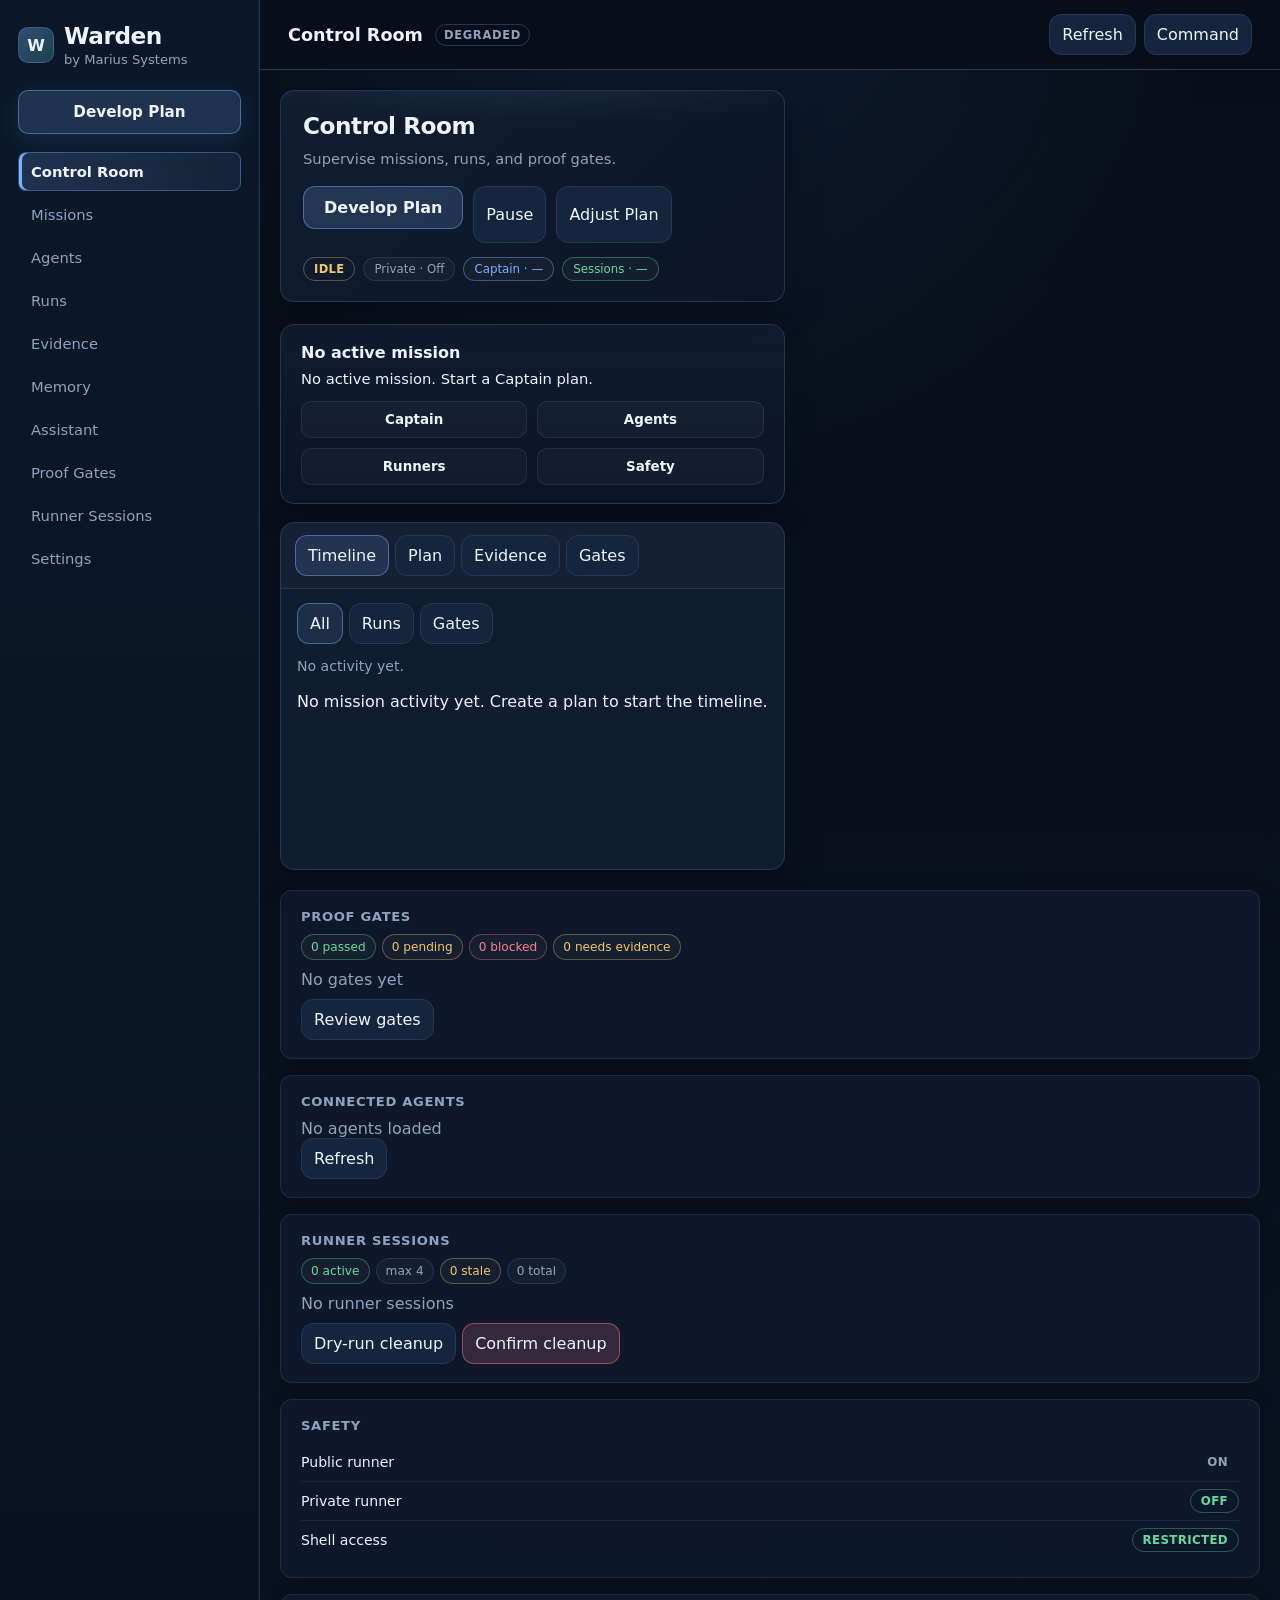
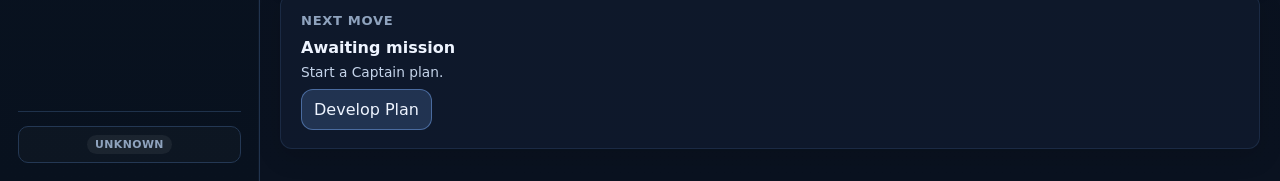
==== commit 79863569: "feat(warden): add local assistant and polish memory cockpit" ====
--- a/web/warden/index.html
+++ b/web/warden/index.html
@@ -38,6 +38,7 @@
         <button type="button" class="nav-item" data-section="runs" data-testid="nav-runs">Runs</button>
         <button type="button" class="nav-item" data-section="evidence" data-testid="nav-evidence">Evidence</button>
         <button type="button" class="nav-item" data-section="memory" data-testid="nav-memory">Memory</button>
+        <button type="button" class="nav-item" data-section="assistant" data-testid="nav-assistant">Assistant</button>
         <button type="button" class="nav-item" data-section="proof-gates" data-testid="nav-proof-gates">Proof Gates</button>
         <button type="button" class="nav-item" data-section="runner-sessions" data-testid="nav-runner-sessions">Runner Sessions</button>
         <button type="button" class="nav-item" data-section="settings" data-testid="nav-settings">Settings</button>
@@ -323,13 +324,13 @@
         <header class="workspace-header memory-header">
           <div>
             <h2 class="workspace-title">Memory</h2>
-            <p class="workspace-subhead">Project-scoped context for Warden agent runs.</p>
+            <p class="workspace-subhead">Private project context for decisions, proof, failures, and handoffs.</p>
           </div>
           <button type="button" id="memory-refresh" class="btn" data-testid="memory-refresh">Refresh</button>
         </header>
 
         <div id="memory-private-notice" class="memory-private-notice" data-testid="memory-private-notice" style="display:none;">
-          Memory is private-runner-only.
+          Memory is private-runner-only. Use the private cockpit service to search, remember, or preview context packs.
         </div>
 
         <div class="memory-status-grid">
@@ -355,7 +356,7 @@
             <div class="memory-panel-heading">
               <div>
                 <h3>Search Memory</h3>
-                <p>Decisions, failures, proof, and handoffs.</p>
+                <p>Search the project truth before repeating work.</p>
               </div>
             </div>
             <form id="memory-search-form" class="memory-inline-form" data-testid="memory-search-form">
@@ -370,7 +371,7 @@
             <div class="memory-panel-heading">
               <div>
                 <h3>Remember Note</h3>
-                <p>Store one useful project truth.</p>
+                <p>Write one compact truth for the next operator or agent.</p>
               </div>
             </div>
             <form id="memory-remember-form" class="memory-form" data-testid="memory-remember-form">
@@ -399,6 +400,7 @@
                 <span>Note</span>
                 <textarea id="memory-note-content" rows="5" maxlength="5000" placeholder="What should the next agent know?" data-testid="memory-note-content"></textarea>
               </label>
+              <div class="memory-form-help">Secrets are redacted on write and render. Keep notes short and operational.</div>
               <div class="memory-form-actions">
                 <button type="submit" class="btn primary" data-testid="memory-remember-submit">Remember</button>
                 <span id="memory-remember-status" class="memory-form-status" data-testid="memory-remember-status" aria-live="polite"></span>
@@ -411,7 +413,7 @@
           <div class="memory-panel-heading">
             <div>
               <h3>Top of Mind</h3>
-              <p>Recent project memory, newest first.</p>
+              <p>Recent project memory, newest first. Redaction is shown inline.</p>
             </div>
           </div>
           <div id="memory-recent-list" class="memory-list memory-list-recent" data-testid="memory-recent-list">
@@ -423,7 +425,7 @@
           <div class="memory-panel-heading">
             <div>
               <h3>Context Pack Preview</h3>
-              <p>See what Warden would attach to the next agent task.</p>
+              <p>Preview the bounded memory block Warden would attach to the next agent task.</p>
             </div>
             <span id="memory-context-meta" class="memory-context-meta" data-testid="memory-context-meta">Not built yet</span>
           </div>
@@ -449,6 +451,64 @@
         </article>
       </section>
 
+      <section id="warden-section-assistant" class="workspace-section" data-section="assistant" data-testid="warden-section-assistant">
+        <header class="workspace-header memory-header">
+          <div>
+            <h2 class="workspace-title">Warden Assistant</h2>
+            <p class="workspace-subhead">Local, private, and deterministic by default.</p>
+          </div>
+          <button type="button" id="assistant-refresh" class="btn" data-testid="assistant-refresh">Refresh</button>
+        </header>
+
+        <div id="assistant-private-notice" class="memory-private-notice" data-testid="assistant-private-notice" style="display:none;">
+          Private runner required. The assistant is unavailable on the public service.
+        </div>
+
+        <div class="memory-status-grid assistant-status-grid">
+          <article class="memory-stat-card">
+            <span class="memory-stat-label">Status</span>
+            <strong id="assistant-status-value" data-testid="assistant-status-value">Checking…</strong>
+            <span id="assistant-status-detail" class="memory-stat-detail">Private runner required</span>
+          </article>
+          <article class="memory-stat-card">
+            <span class="memory-stat-label">Provider</span>
+            <strong id="assistant-provider-value" data-testid="assistant-provider-value">—</strong>
+            <span class="memory-stat-detail">local answer path</span>
+          </article>
+          <article class="memory-stat-card">
+            <span class="memory-stat-label">Google RAG</span>
+            <strong id="assistant-rag-value" data-testid="assistant-rag-value">disabled</strong>
+            <span class="memory-stat-detail">adapter slot only</span>
+          </article>
+        </div>
+
+        <article class="memory-panel assistant-panel" data-testid="assistant-panel">
+          <div class="memory-panel-heading">
+            <div>
+              <h3>Ask Warden Assistant</h3>
+              <p>Reads memory plus allowlisted docs. No arbitrary filesystem crawl.</p>
+            </div>
+          </div>
+          <div class="assistant-toggle-row">
+            <label class="assistant-toggle"><input type="checkbox" id="assistant-include-memory" checked /> <span>Memory</span></label>
+            <label class="assistant-toggle"><input type="checkbox" id="assistant-include-project-context" checked /> <span>Project docs</span></label>
+            <label class="assistant-toggle"><input type="checkbox" id="assistant-include-google-rag" /> <span>Google RAG</span></label>
+          </div>
+          <label class="assistant-question">
+            <span>Question</span>
+            <textarea id="assistant-message" rows="5" maxlength="5000" placeholder="Ask a local Warden question…" data-testid="assistant-message"></textarea>
+          </label>
+          <div class="memory-form-actions">
+            <button type="button" id="assistant-ask" class="btn primary" data-testid="assistant-ask">Ask</button>
+            <button type="button" id="assistant-copy" class="btn" data-testid="assistant-copy">Copy</button>
+            <span id="assistant-chat-status" class="memory-form-status" data-testid="assistant-chat-status" aria-live="polite"></span>
+          </div>
+          <pre id="assistant-answer" class="memory-context-preview assistant-answer" data-testid="assistant-answer">No answer yet.</pre>
+          <div id="assistant-sources" class="memory-context-sources" data-testid="assistant-sources">No sources yet.</div>
+          <div id="assistant-warnings" class="memory-form-status" data-testid="assistant-warnings"></div>
+        </article>
+      </section>
+
       <section id="warden-section-settings" class="workspace-section" data-section="settings" data-testid="warden-section-settings">
         <header class="workspace-header">
           <h2 class="workspace-title">Settings</h2>
@@ -654,7 +714,7 @@
         <label style="display:block; font-size:0.85em;">Prompt / task description</label>
         <textarea id="modal-prompt" style="width:100%; height:120px; padding:6px;" placeholder="Describe the change or task for Codex..."></textarea>
       </div>
-      <div class="use-agent-memory-note">Memory context will be attached when available.</div>
+      <div id="use-agent-memory-note" class="use-agent-memory-note">Memory context will be attached when available.</div>
       <div id="deploy-disabled-note" style="display:none; color:var(--bad); font-size:0.85em; margin:6px 0;"></div>
       <div style="display:flex; gap:8px; margin-top:12px;">
         <button id="deploy-prompt-btn" class="btn primary" type="button">Deploy Prompt</button>
--- a/web/warden/app.css
+++ b/web/warden/app.css
@@ -723,6 +723,12 @@
   font-size: 0.8rem;
 }
 
+.memory-form-help {
+  color: var(--muted);
+  font-size: 0.74rem;
+  line-height: 1.45;
+}
+
 .memory-inline-form {
   display: grid;
   grid-template-columns: minmax(0, 1fr) auto;
@@ -796,6 +802,7 @@
   border-radius: 10px;
   padding: 12px 14px;
   background: rgba(7, 14, 25, 0.46);
+  overflow: hidden;
 }
 
 .memory-card-top {
@@ -914,6 +921,39 @@
   overflow-wrap: anywhere;
 }
 
+.assistant-panel {
+  overflow: hidden;
+}
+
+.assistant-toggle-row {
+  display: flex;
+  flex-wrap: wrap;
+  gap: 10px 16px;
+  margin-bottom: 14px;
+}
+
+.assistant-toggle {
+  display: inline-flex;
+  align-items: center;
+  gap: 8px;
+  min-width: 0;
+  color: var(--text);
+  font-size: 0.84rem;
+}
+
+.assistant-toggle input {
+  margin: 0;
+}
+
+.assistant-question {
+  display: grid;
+  gap: 6px;
+}
+
+.assistant-answer {
+  min-height: 180px;
+}
+
 .use-agent-memory-note {
   margin: 8px 0 2px;
   border-left: 2px solid var(--accent);
@@ -933,6 +973,27 @@
   .memory-context-controls {
     grid-template-columns: 1fr;
     align-items: stretch;
+  }
+}
+
+@media (max-width: 420px) {
+  .memory-header,
+  .memory-panel-heading,
+  .memory-form-actions,
+  .assistant-toggle-row {
+    align-items: stretch;
+    flex-direction: column;
+  }
+
+  .memory-form-row,
+  .memory-inline-form {
+    grid-template-columns: 1fr;
+  }
+
+  .memory-panel,
+  .memory-stat-card {
+    padding-left: 14px;
+    padding-right: 14px;
   }
 }
 
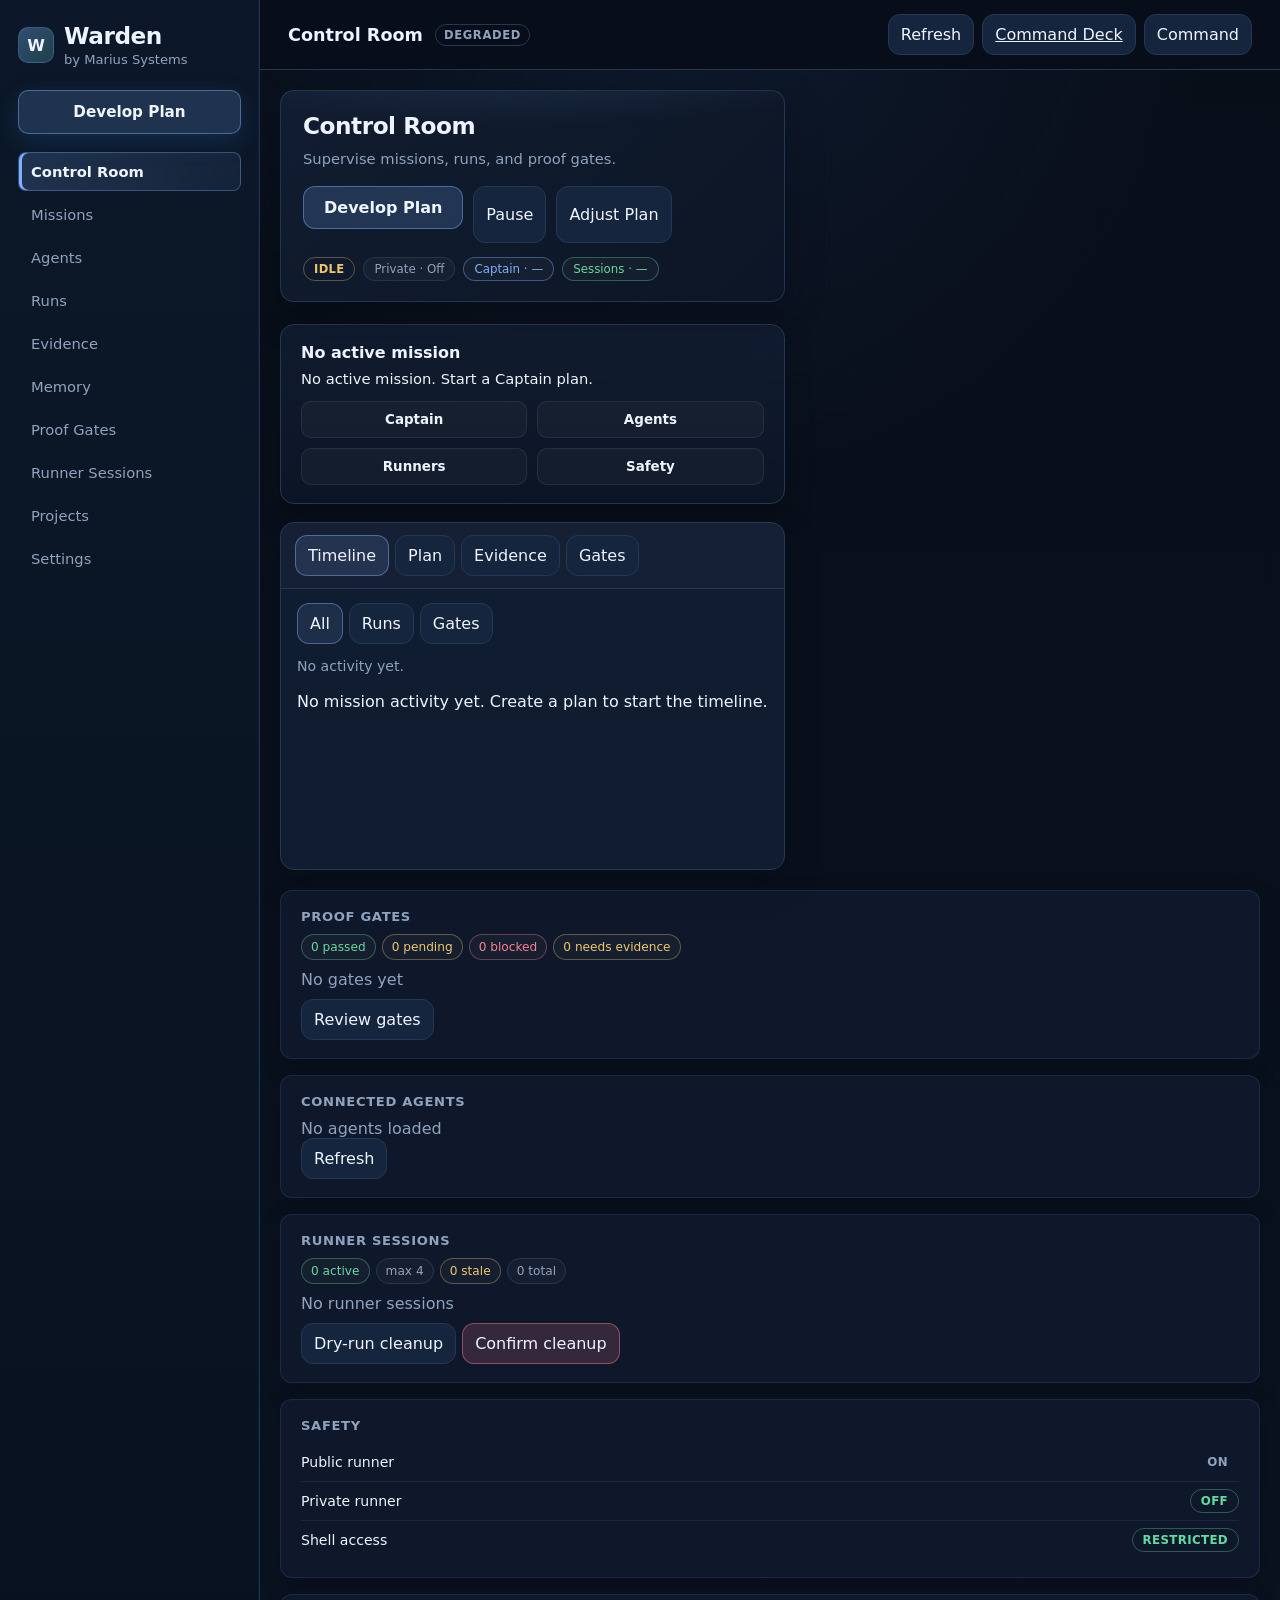
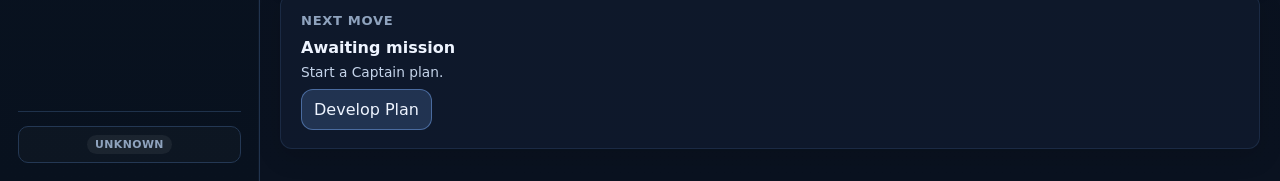
==== commit 16e131df: "chore(warden): reconcile command deck ui into working repo" ====
--- a/web/warden/index.html
+++ b/web/warden/index.html
@@ -38,9 +38,9 @@
         <button type="button" class="nav-item" data-section="runs" data-testid="nav-runs">Runs</button>
         <button type="button" class="nav-item" data-section="evidence" data-testid="nav-evidence">Evidence</button>
         <button type="button" class="nav-item" data-section="memory" data-testid="nav-memory">Memory</button>
-        <button type="button" class="nav-item" data-section="assistant" data-testid="nav-assistant">Assistant</button>
         <button type="button" class="nav-item" data-section="proof-gates" data-testid="nav-proof-gates">Proof Gates</button>
         <button type="button" class="nav-item" data-section="runner-sessions" data-testid="nav-runner-sessions">Runner Sessions</button>
+        <button type="button" class="nav-item" data-section="projects" data-testid="nav-projects">Projects</button>
         <button type="button" class="nav-item" data-section="settings" data-testid="nav-settings">Settings</button>
       </nav>
 
@@ -62,6 +62,7 @@
         </div>
         <div class="topbar-actions">
           <button type="button" id="topbar-refresh" class="btn" data-testid="topbar-refresh">Refresh</button>
+          <a href="./command-deck.html" class="btn" data-testid="topbar-command-deck">Command Deck</a>
           <button type="button" id="topbar-command" class="btn" data-testid="topbar-command">Command</button>
         </div>
       </header>
@@ -321,193 +322,285 @@
       </section>
 
       <section id="warden-section-memory" class="workspace-section" data-section="memory" data-testid="warden-section-memory">
-        <header class="workspace-header memory-header">
+
+        <!-- Top bar -->
+        <div class="mem-topbar">
           <div>
-            <h2 class="workspace-title">Memory</h2>
-            <p class="workspace-subhead">Private project context for decisions, proof, failures, and handoffs.</p>
-          </div>
-          <button type="button" id="memory-refresh" class="btn" data-testid="memory-refresh">Refresh</button>
-        </header>
-
-        <div id="memory-private-notice" class="memory-private-notice" data-testid="memory-private-notice" style="display:none;">
-          Memory is private-runner-only. Use the private cockpit service to search, remember, or preview context packs.
-        </div>
-
-        <div class="memory-status-grid">
-          <article class="memory-stat-card">
-            <span class="memory-stat-label">Status</span>
-            <strong id="memory-status-value" data-testid="memory-status-value">Checking…</strong>
-            <span id="memory-status-detail" class="memory-stat-detail">Private runner only</span>
-          </article>
-          <article class="memory-stat-card">
-            <span class="memory-stat-label">Memories</span>
-            <strong id="memory-count-value" data-testid="memory-count-value">—</strong>
-            <span class="memory-stat-detail">stored for this service</span>
-          </article>
-          <article class="memory-stat-card">
-            <span class="memory-stat-label">Project</span>
-            <strong id="memory-project-value" data-testid="memory-project-value">Warden</strong>
-            <span id="memory-updated-value" class="memory-stat-detail">No memories yet</span>
-          </article>
-        </div>
-
-        <div class="memory-work-grid">
-          <article class="memory-panel">
-            <div class="memory-panel-heading">
-              <div>
-                <h3>Search Memory</h3>
-                <p>Search the project truth before repeating work.</p>
-              </div>
-            </div>
-            <form id="memory-search-form" class="memory-inline-form" data-testid="memory-search-form">
-              <input id="memory-search-query" maxlength="500" placeholder="Search project memory…" data-testid="memory-search-query" />
-              <button type="submit" class="btn primary" data-testid="memory-search-submit">Search</button>
-            </form>
-            <div id="memory-search-status" class="memory-form-status" aria-live="polite"></div>
-            <div id="memory-search-results" class="memory-list" data-testid="memory-search-results"></div>
-          </article>
-
-          <article class="memory-panel">
-            <div class="memory-panel-heading">
-              <div>
-                <h3>Remember Note</h3>
-                <p>Write one compact truth for the next operator or agent.</p>
-              </div>
-            </div>
-            <form id="memory-remember-form" class="memory-form" data-testid="memory-remember-form">
+            <h2 class="workspace-title" style="margin:0 0 2px;">Memory</h2>
+            <p class="workspace-subhead" style="margin:0;">Your second brain — decisions, proofs, handoffs, and everything agents should know about you.</p>
+          </div>
+          <div class="mem-topbar-actions">
+            <button type="button" class="btn primary" id="mem-new-btn" data-testid="mem-new-btn">+ New Memory</button>
+            <button type="button" class="btn" id="mem-refresh-btn" data-testid="mem-refresh-btn">Refresh</button>
+          </div>
+        </div>
+
+        <!-- Stat strip -->
+        <div class="mem-stat-strip" id="mem-stat-strip">
+          <div class="mem-stat-card">
+            <span class="mem-stat-label">Total</span>
+            <strong id="mem-stat-total">—</strong>
+          </div>
+          <div class="mem-stat-card">
+            <span class="mem-stat-label">Semantic</span>
+            <strong id="mem-stat-vectors">—</strong>
+            <span class="mem-stat-sub" id="mem-stat-embed-status"></span>
+          </div>
+          <div class="mem-stat-card">
+            <span class="mem-stat-label">Decisions</span>
+            <strong id="mem-stat-decisions">—</strong>
+          </div>
+          <div class="mem-stat-card">
+            <span class="mem-stat-label">Proofs</span>
+            <strong id="mem-stat-proofs">—</strong>
+          </div>
+          <div class="mem-stat-card">
+            <span class="mem-stat-label">Failures</span>
+            <strong id="mem-stat-failures">—</strong>
+          </div>
+          <div class="mem-stat-card">
+            <span class="mem-stat-label">Handoffs</span>
+            <strong id="mem-stat-handoffs">—</strong>
+          </div>
+        </div>
+
+        <!-- Who is Matt strip (PiecesOS personal context) -->
+        <div class="mem-identity-strip" id="mem-identity-strip">
+          <div class="mem-identity-avatar">M</div>
+          <div class="mem-identity-copy">
+            <div class="mem-identity-name" id="mem-identity-name">Loading…</div>
+            <div class="mem-identity-bio" id="mem-identity-bio"></div>
+          </div>
+          <div class="mem-identity-projects" id="mem-identity-projects"></div>
+          <button type="button" class="btn" id="mem-edit-identity-btn" style="margin-left:auto;flex-shrink:0;font-size:0.78rem;padding:5px 10px;">Edit Profile</button>
+        </div>
+
+        <!-- 3-col layout -->
+        <div class="mem-layout">
+
+          <!-- Left: search + filters -->
+          <aside class="mem-left-rail">
+            <div class="mem-search-box">
+              <input type="text" id="mem-search-input" placeholder="Search memories…" data-testid="mem-search-input" autocomplete="off" />
+              <button type="button" id="mem-search-btn" class="btn" data-testid="mem-search-btn">→</button>
+            </div>
+            <div class="mem-filter-chips" id="mem-filter-chips">
+              <button type="button" class="mem-filter-chip active" data-kind="">All</button>
+              <button type="button" class="mem-filter-chip" data-kind="decision">Decision</button>
+              <button type="button" class="mem-filter-chip" data-kind="proof">Proof</button>
+              <button type="button" class="mem-filter-chip" data-kind="failure">Failure</button>
+              <button type="button" class="mem-filter-chip" data-kind="handoff">Handoff</button>
+              <button type="button" class="mem-filter-chip" data-kind="constraint">Constraint</button>
+              <button type="button" class="mem-filter-chip" data-kind="user_note">Note</button>
+            </div>
+            <div class="mem-project-filter">
+              <label style="font-size:0.72rem;color:var(--muted);font-weight:600;text-transform:uppercase;letter-spacing:0.05em;display:block;margin-bottom:6px;">Project</label>
+              <select id="mem-project-filter" style="width:100%;background:rgba(7,14,25,0.72);border:1px solid var(--line);border-radius:8px;color:var(--text);padding:7px 10px;font:inherit;font-size:0.84rem;">
+                <option value="">All projects</option>
+              </select>
+            </div>
+            <div class="mem-workstream-panel">
+              <div style="font-size:0.72rem;font-weight:700;letter-spacing:0.05em;text-transform:uppercase;color:var(--muted);margin-bottom:8px;">Workstream</div>
+              <div id="mem-workstream-list" class="mem-workstream-list"></div>
+            </div>
+          </aside>
+
+          <!-- Center: memory list -->
+          <main class="mem-center">
+            <div class="mem-list-header">
+              <span class="mem-list-count" id="mem-list-count"></span>
+              <div class="mem-sort-row">
+                <select id="mem-sort-select" style="background:rgba(7,14,25,0.72);border:1px solid var(--line);border-radius:8px;color:var(--text);padding:5px 8px;font:inherit;font-size:0.8rem;">
+                  <option value="recent">Most recent</option>
+                  <option value="kind">Kind</option>
+                  <option value="project">Project</option>
+                </select>
+              </div>
+            </div>
+            <div id="mem-list" class="mem-list" data-testid="mem-list"></div>
+          </main>
+
+          <!-- Right: detail / new form -->
+          <aside class="mem-right-rail">
+            <!-- Detail view -->
+            <div id="mem-detail" class="mem-detail-panel" style="display:none;">
+              <div class="mem-detail-header">
+                <span id="mem-detail-kind-chip" class="memory-chip"></span>
+                <button type="button" id="mem-detail-close" class="btn" style="padding:4px 8px;font-size:0.72rem;">✕ Close</button>
+              </div>
+              <h3 id="mem-detail-title" class="mem-detail-title"></h3>
+              <div class="mem-detail-meta" id="mem-detail-meta"></div>
+              <div id="mem-detail-body" class="mem-detail-body"></div>
+              <div class="mem-detail-tags" id="mem-detail-tags"></div>
+              <div class="mem-detail-actions">
+                <button type="button" class="btn bad" id="mem-forget-btn" style="font-size:0.78rem;">Forget</button>
+              </div>
+            </div>
+
+            <!-- Context pack -->
+            <div id="mem-context-panel" class="mem-context-panel">
+              <div style="font-size:0.72rem;font-weight:700;letter-spacing:0.05em;text-transform:uppercase;color:var(--muted);margin-bottom:10px;">Context Pack</div>
+              <textarea id="mem-context-prompt" rows="3" placeholder="What should the next agent do?" style="width:100%;background:rgba(7,14,25,0.72);border:1px solid var(--line);border-radius:8px;color:var(--text);padding:9px 10px;font:inherit;font-size:0.84rem;resize:vertical;margin-bottom:8px;"></textarea>
+              <select id="mem-context-agent" style="width:100%;background:rgba(7,14,25,0.72);border:1px solid var(--line);border-radius:8px;color:var(--text);padding:7px 10px;font:inherit;font-size:0.84rem;margin-bottom:8px;">
+                <option value="codex_cli">Codex CLI</option>
+                <option value="claude_code">Claude Code</option>
+                <option value="jules_remote">Jules</option>
+                <option value="captain">Captain</option>
+              </select>
+              <button type="button" class="btn primary" id="mem-context-build-btn" style="width:100%;margin-bottom:10px;">Build Context Pack</button>
+              <div id="mem-context-status" class="memory-form-status" aria-live="polite" style="margin-bottom:6px;min-height:16px;font-size:0.8rem;"></div>
+              <pre id="mem-context-preview" style="margin:0;padding:10px 12px;border:1px solid var(--line);border-radius:8px;background:#07101c;color:var(--text);font-family:var(--mono);font-size:0.72rem;white-space:pre-wrap;word-break:break-word;max-height:300px;overflow:auto;display:none;"></pre>
+            </div>
+          </aside>
+        </div>
+
+        <!-- New Memory modal -->
+        <div id="mem-new-modal" class="warden-modal" style="display:none;">
+          <div class="warden-modal-content" style="max-width:540px;">
+            <h3 style="margin:0 0 14px;">New Memory</h3>
+            <div class="memory-form">
               <div class="memory-form-row">
-                <label>
-                  <span>Title</span>
-                  <input id="memory-note-title" maxlength="160" placeholder="Short title" data-testid="memory-note-title" />
+                <label class="memory-form"><span>Title</span>
+                  <input id="mem-new-title" maxlength="160" placeholder="Short descriptive title" />
                 </label>
-                <label>
-                  <span>Kind</span>
-                  <select id="memory-note-kind" data-testid="memory-note-kind">
-                    <option value="user_note">note</option>
-                    <option value="decision">decision</option>
-                    <option value="failure">failure</option>
-                    <option value="proof">proof</option>
-                    <option value="constraint">constraint</option>
-                    <option value="handoff">handoff</option>
+                <label class="memory-form"><span>Kind</span>
+                  <select id="mem-new-kind">
+                    <option value="user_note">Note</option>
+                    <option value="decision">Decision</option>
+                    <option value="proof">Proof</option>
+                    <option value="failure">Failure</option>
+                    <option value="constraint">Constraint</option>
+                    <option value="handoff">Handoff</option>
                   </select>
                 </label>
               </div>
-              <label>
-                <span>Tags</span>
-                <input id="memory-note-tags" maxlength="320" placeholder="api, runner, acceptance" data-testid="memory-note-tags" />
+              <label class="memory-form"><span>Project</span>
+                <input id="mem-new-project" placeholder="warden, grademy, marius…" />
               </label>
-              <label>
-                <span>Note</span>
-                <textarea id="memory-note-content" rows="5" maxlength="5000" placeholder="What should the next agent know?" data-testid="memory-note-content"></textarea>
+              <label class="memory-form"><span>Tags (comma-separated)</span>
+                <input id="mem-new-tags" placeholder="api, auth, critical" />
               </label>
-              <div class="memory-form-help">Secrets are redacted on write and render. Keep notes short and operational.</div>
-              <div class="memory-form-actions">
-                <button type="submit" class="btn primary" data-testid="memory-remember-submit">Remember</button>
-                <span id="memory-remember-status" class="memory-form-status" data-testid="memory-remember-status" aria-live="polite"></span>
-              </div>
-            </form>
-          </article>
-        </div>
-
-        <article class="memory-panel">
-          <div class="memory-panel-heading">
-            <div>
-              <h3>Top of Mind</h3>
-              <p>Recent project memory, newest first. Redaction is shown inline.</p>
-            </div>
-          </div>
-          <div id="memory-recent-list" class="memory-list memory-list-recent" data-testid="memory-recent-list">
-            <div class="memory-empty">Loading memory…</div>
-          </div>
-        </article>
-
-        <article class="memory-panel memory-panel-context">
-          <div class="memory-panel-heading">
-            <div>
-              <h3>Context Pack Preview</h3>
-              <p>Preview the bounded memory block Warden would attach to the next agent task.</p>
-            </div>
-            <span id="memory-context-meta" class="memory-context-meta" data-testid="memory-context-meta">Not built yet</span>
-          </div>
-          <div class="memory-context-controls">
-            <label>
-              <span>Agent</span>
-              <select id="memory-context-agent" data-testid="memory-context-agent">
-                <option value="codex_cli">Codex</option>
-                <option value="jules_remote">Jules</option>
-                <option value="grok">Grok</option>
-                <option value="captain">Captain</option>
-              </select>
-            </label>
-            <label class="memory-context-prompt">
-              <span>Next agent task</span>
-              <textarea id="memory-context-prompt" rows="3" maxlength="5000" placeholder="What is the next agent task?" data-testid="memory-context-prompt"></textarea>
-            </label>
-            <button type="button" id="memory-context-build" class="btn primary" data-testid="memory-context-build">Build Context Pack</button>
-          </div>
-          <div id="memory-context-status" class="memory-form-status" aria-live="polite"></div>
-          <pre id="memory-context-preview" class="memory-context-preview" data-testid="memory-context-preview">No context pack built.</pre>
-          <div id="memory-context-sources" class="memory-context-sources" data-testid="memory-context-sources"></div>
-        </article>
+              <label class="memory-form"><span>Content</span>
+                <textarea id="mem-new-content" rows="6" maxlength="8000" placeholder="What should any agent know about this?"></textarea>
+              </label>
+              <div id="mem-new-error" style="color:var(--bad);font-size:0.84rem;min-height:18px;"></div>
+            </div>
+            <div class="modal-actions">
+              <button type="button" class="btn primary" id="mem-new-submit">Save Memory</button>
+              <button type="button" class="btn" id="mem-new-cancel">Cancel</button>
+            </div>
+          </div>
+        </div>
+
       </section>
 
-      <section id="warden-section-assistant" class="workspace-section" data-section="assistant" data-testid="warden-section-assistant">
-        <header class="workspace-header memory-header">
-          <div>
-            <h2 class="workspace-title">Warden Assistant</h2>
-            <p class="workspace-subhead">Local, private, and deterministic by default.</p>
-          </div>
-          <button type="button" id="assistant-refresh" class="btn" data-testid="assistant-refresh">Refresh</button>
-        </header>
-
-        <div id="assistant-private-notice" class="memory-private-notice" data-testid="assistant-private-notice" style="display:none;">
-          Private runner required. The assistant is unavailable on the public service.
-        </div>
-
-        <div class="memory-status-grid assistant-status-grid">
-          <article class="memory-stat-card">
-            <span class="memory-stat-label">Status</span>
-            <strong id="assistant-status-value" data-testid="assistant-status-value">Checking…</strong>
-            <span id="assistant-status-detail" class="memory-stat-detail">Private runner required</span>
-          </article>
-          <article class="memory-stat-card">
-            <span class="memory-stat-label">Provider</span>
-            <strong id="assistant-provider-value" data-testid="assistant-provider-value">—</strong>
-            <span class="memory-stat-detail">local answer path</span>
-          </article>
-          <article class="memory-stat-card">
-            <span class="memory-stat-label">Google RAG</span>
-            <strong id="assistant-rag-value" data-testid="assistant-rag-value">disabled</strong>
-            <span class="memory-stat-detail">adapter slot only</span>
-          </article>
-        </div>
-
-        <article class="memory-panel assistant-panel" data-testid="assistant-panel">
-          <div class="memory-panel-heading">
-            <div>
-              <h3>Ask Warden Assistant</h3>
-              <p>Reads memory plus allowlisted docs. No arbitrary filesystem crawl.</p>
-            </div>
-          </div>
-          <div class="assistant-toggle-row">
-            <label class="assistant-toggle"><input type="checkbox" id="assistant-include-memory" checked /> <span>Memory</span></label>
-            <label class="assistant-toggle"><input type="checkbox" id="assistant-include-project-context" checked /> <span>Project docs</span></label>
-            <label class="assistant-toggle"><input type="checkbox" id="assistant-include-google-rag" /> <span>Google RAG</span></label>
-          </div>
-          <label class="assistant-question">
-            <span>Question</span>
-            <textarea id="assistant-message" rows="5" maxlength="5000" placeholder="Ask a local Warden question…" data-testid="assistant-message"></textarea>
-          </label>
-          <div class="memory-form-actions">
-            <button type="button" id="assistant-ask" class="btn primary" data-testid="assistant-ask">Ask</button>
-            <button type="button" id="assistant-copy" class="btn" data-testid="assistant-copy">Copy</button>
-            <span id="assistant-chat-status" class="memory-form-status" data-testid="assistant-chat-status" aria-live="polite"></span>
-          </div>
-          <pre id="assistant-answer" class="memory-context-preview assistant-answer" data-testid="assistant-answer">No answer yet.</pre>
-          <div id="assistant-sources" class="memory-context-sources" data-testid="assistant-sources">No sources yet.</div>
-          <div id="assistant-warnings" class="memory-form-status" data-testid="assistant-warnings"></div>
-        </article>
+      <!-- ===== PROJECTS SECTION ===== -->
+      <section id="warden-section-projects" class="workspace-section" data-section="projects" data-testid="warden-section-projects">
+        <!-- Overview panel (shown when no project selected) -->
+        <div id="projects-overview" class="projects-view">
+          <div class="workspace-header-row">
+            <div class="workspace-header">
+              <h2 class="workspace-title">Projects</h2>
+              <p class="workspace-subhead">Repos, agent worktrees, and execution contexts — all in one place.</p>
+            </div>
+            <button type="button" class="btn primary" id="new-project-btn" data-testid="new-project-btn">+ New Project</button>
+          </div>
+
+          <div id="projects-grid" class="projects-grid" data-testid="projects-grid">
+            <div class="projects-empty" id="projects-empty">
+              <p>No projects yet.</p>
+              <button type="button" class="btn primary" data-action="new-project">Create your first project</button>
+            </div>
+          </div>
+        </div>
+
+        <!-- Detail panel (shown when project selected) -->
+        <div id="projects-detail" class="projects-view" style="display:none;">
+          <!-- Context strip -->
+          <div class="project-context-strip" id="project-context-strip">
+            <button type="button" class="btn" id="projects-back-btn" data-testid="projects-back-btn">← Projects</button>
+            <div class="project-context-info">
+              <span class="project-context-name" id="project-context-name"></span>
+              <span class="project-context-repo mono" id="project-context-repo"></span>
+            </div>
+            <div class="project-context-chips" id="project-context-chips"></div>
+            <button type="button" class="btn primary" id="launch-agent-btn" data-testid="launch-agent-btn">Launch Agent</button>
+          </div>
+
+          <!-- 3-col grid -->
+          <div class="project-detail-grid">
+            <!-- Left rail -->
+            <div class="project-left-rail">
+              <div class="project-rail-section">
+                <div class="project-rail-heading">Agents</div>
+                <div id="project-agent-cards" class="project-agent-cards"></div>
+              </div>
+              <div class="project-rail-section">
+                <div class="project-rail-heading">Task Templates</div>
+                <div id="project-templates" class="project-templates"></div>
+                <button type="button" class="btn" id="new-template-btn" style="width:100%;margin-top:8px;font-size:0.82rem;">+ New Template</button>
+              </div>
+              <div class="project-rail-section">
+                <div class="project-rail-heading">Brain Search</div>
+                <div class="brain-search-row">
+                  <input type="text" id="brain-search-input" placeholder="Recall from memory…" data-testid="brain-search-input" />
+                  <button type="button" class="btn" id="brain-search-btn">→</button>
+                </div>
+                <div id="brain-search-results" class="brain-search-results"></div>
+              </div>
+            </div>
+
+            <!-- Center -->
+            <div class="project-center">
+              <!-- Workspace status -->
+              <div class="project-panel">
+                <div class="project-panel-header">
+                  <h3 class="project-panel-title">Workspaces</h3>
+                  <span id="worktrees-count" class="project-count-pill"></span>
+                </div>
+                <div id="worktrees-table-wrap" class="worktrees-table-wrap">
+                  <table class="worktrees-table" id="worktrees-table">
+                    <thead>
+                      <tr>
+                        <th>Branch</th>
+                        <th>Agent</th>
+                        <th>Status</th>
+                        <th>Actions</th>
+                      </tr>
+                    </thead>
+                    <tbody id="worktrees-tbody"></tbody>
+                  </table>
+                  <div id="worktrees-empty" class="projects-empty" style="display:none;">No worktrees yet. Launch an agent to create one.</div>
+                </div>
+              </div>
+
+              <!-- Recent Runs -->
+              <div class="project-panel" style="margin-top:14px;">
+                <div class="project-panel-header">
+                  <h3 class="project-panel-title">Recent Runs</h3>
+                </div>
+                <div id="project-runs-list" class="project-runs-list"></div>
+              </div>
+            </div>
+
+            <!-- Right rail -->
+            <div class="project-right-rail">
+              <div class="project-panel">
+                <div class="project-rail-heading" style="margin-bottom:10px;">Recommended Next</div>
+                <div id="project-next-action" class="project-next-action">
+                  <span class="muted" style="font-size:0.84rem;">Run bootstrap to get a recommendation.</span>
+                </div>
+                <button type="button" class="btn" id="bootstrap-btn" style="width:100%;margin-top:10px;font-size:0.82rem;" data-testid="bootstrap-btn">Re-bootstrap</button>
+              </div>
+              <div class="project-panel" style="margin-top:14px;">
+                <div class="project-rail-heading" style="margin-bottom:10px;">Proof Ledger</div>
+                <div id="project-proof-ledger" class="project-proof-ledger"></div>
+              </div>
+            </div>
+          </div>
+        </div>
       </section>
+      <!-- ===== /PROJECTS SECTION ===== -->
 
       <section id="warden-section-settings" class="workspace-section" data-section="settings" data-testid="warden-section-settings">
         <header class="workspace-header">
@@ -593,6 +686,62 @@
     </div>
   </div>
 
+  <!-- New Project Modal -->
+  <div id="new-project-modal" class="warden-modal" style="display:none;">
+    <div class="warden-modal-content" style="max-width:520px;">
+      <h3 style="margin:0 0 14px;">New Project</h3>
+      <div class="memory-form" id="new-project-form">
+        <label class="memory-form"><span>Project Name</span>
+          <input type="text" id="np-name" placeholder="e.g. Warden" />
+        </label>
+        <label class="memory-form"><span>Repo Path (absolute)</span>
+          <input type="text" id="np-repo" placeholder="/home/matt/workspaces/…" />
+        </label>
+        <label class="memory-form"><span>Worktree Root (where branches are created)</span>
+          <input type="text" id="np-worktrees" placeholder="/home/matt/workspaces/worktrees/…" />
+        </label>
+        <label class="memory-form"><span>Agents (comma-separated IDs)</span>
+          <input type="text" id="np-agents" placeholder="claude_code, codex_cli" />
+        </label>
+        <label class="memory-form"><span>Brain Tags (comma-separated)</span>
+          <input type="text" id="np-tags" placeholder="warden, agent-os" />
+        </label>
+        <div id="np-error" style="color:var(--bad);font-size:0.84rem;min-height:18px;"></div>
+      </div>
+      <div class="modal-actions">
+        <button type="button" class="btn primary" id="np-submit-btn">Create Project</button>
+        <button type="button" class="btn" id="np-cancel-btn">Cancel</button>
+      </div>
+    </div>
+  </div>
+
+  <!-- Launch Agent Drawer -->
+  <div id="launch-agent-modal" class="warden-modal" style="display:none;">
+    <div class="warden-modal-content" style="max-width:540px;">
+      <h3 style="margin:0 0 14px;">Launch Agent</h3>
+      <div class="memory-form">
+        <label class="memory-form"><span>Agent</span>
+          <select id="la-agent"></select>
+        </label>
+        <label class="memory-form"><span>Branch Name</span>
+          <input type="text" id="la-branch" placeholder="feature-…" />
+        </label>
+        <label class="memory-form"><span>Task Prompt</span>
+          <textarea id="la-prompt" rows="5" placeholder="Describe what the agent should do…"></textarea>
+        </label>
+        <details id="la-bootstrap-preview-details">
+          <summary style="cursor:pointer;color:var(--muted);font-size:0.84rem;margin-bottom:6px;">Preview bootstrap context</summary>
+          <pre id="la-bootstrap-preview" class="history-modal-pre" style="max-height:180px;font-size:0.75rem;"></pre>
+        </details>
+        <div id="la-error" style="color:var(--bad);font-size:0.84rem;min-height:18px;"></div>
+      </div>
+      <div class="modal-actions">
+        <button type="button" class="btn primary" id="la-submit-btn">Launch</button>
+        <button type="button" class="btn" id="la-cancel-btn">Cancel</button>
+      </div>
+    </div>
+  </div>
+
   <div id="command-palette" class="warden-modal" data-testid="command-palette" style="display:none;">
     <div class="warden-modal-content command-palette-content">
       <h3>Command Palette</h3>
@@ -714,7 +863,7 @@
         <label style="display:block; font-size:0.85em;">Prompt / task description</label>
         <textarea id="modal-prompt" style="width:100%; height:120px; padding:6px;" placeholder="Describe the change or task for Codex..."></textarea>
       </div>
-      <div id="use-agent-memory-note" class="use-agent-memory-note">Memory context will be attached when available.</div>
+      <div class="use-agent-memory-note">Memory context will be attached when available.</div>
       <div id="deploy-disabled-note" style="display:none; color:var(--bad); font-size:0.85em; margin:6px 0;"></div>
       <div style="display:flex; gap:8px; margin-top:12px;">
         <button id="deploy-prompt-btn" class="btn primary" type="button">Deploy Prompt</button>
@@ -893,5 +1042,7 @@
 
   <script src="./control-room.js"></script>
   <script src="./app.js"></script>
+  <script src="./projects.js"></script>
+  <script src="./memory.js"></script>
 </body>
 </html>
